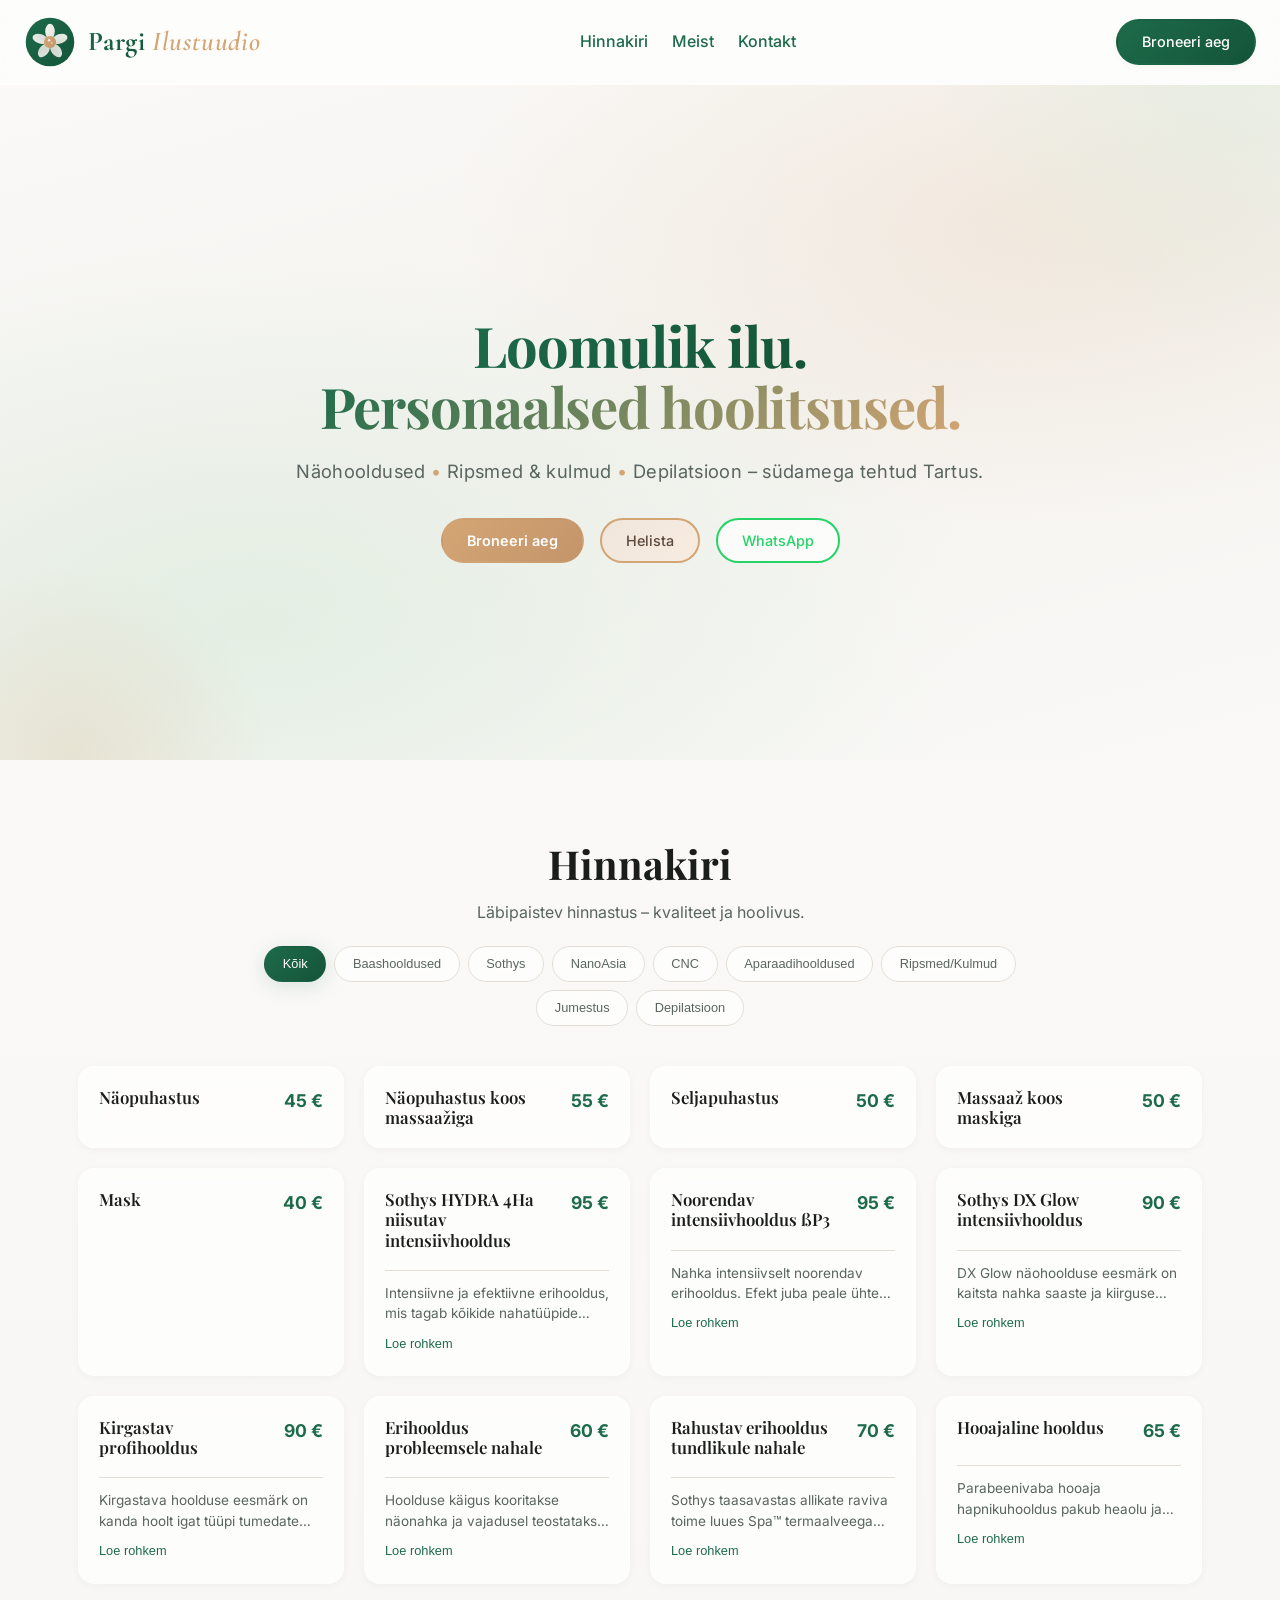
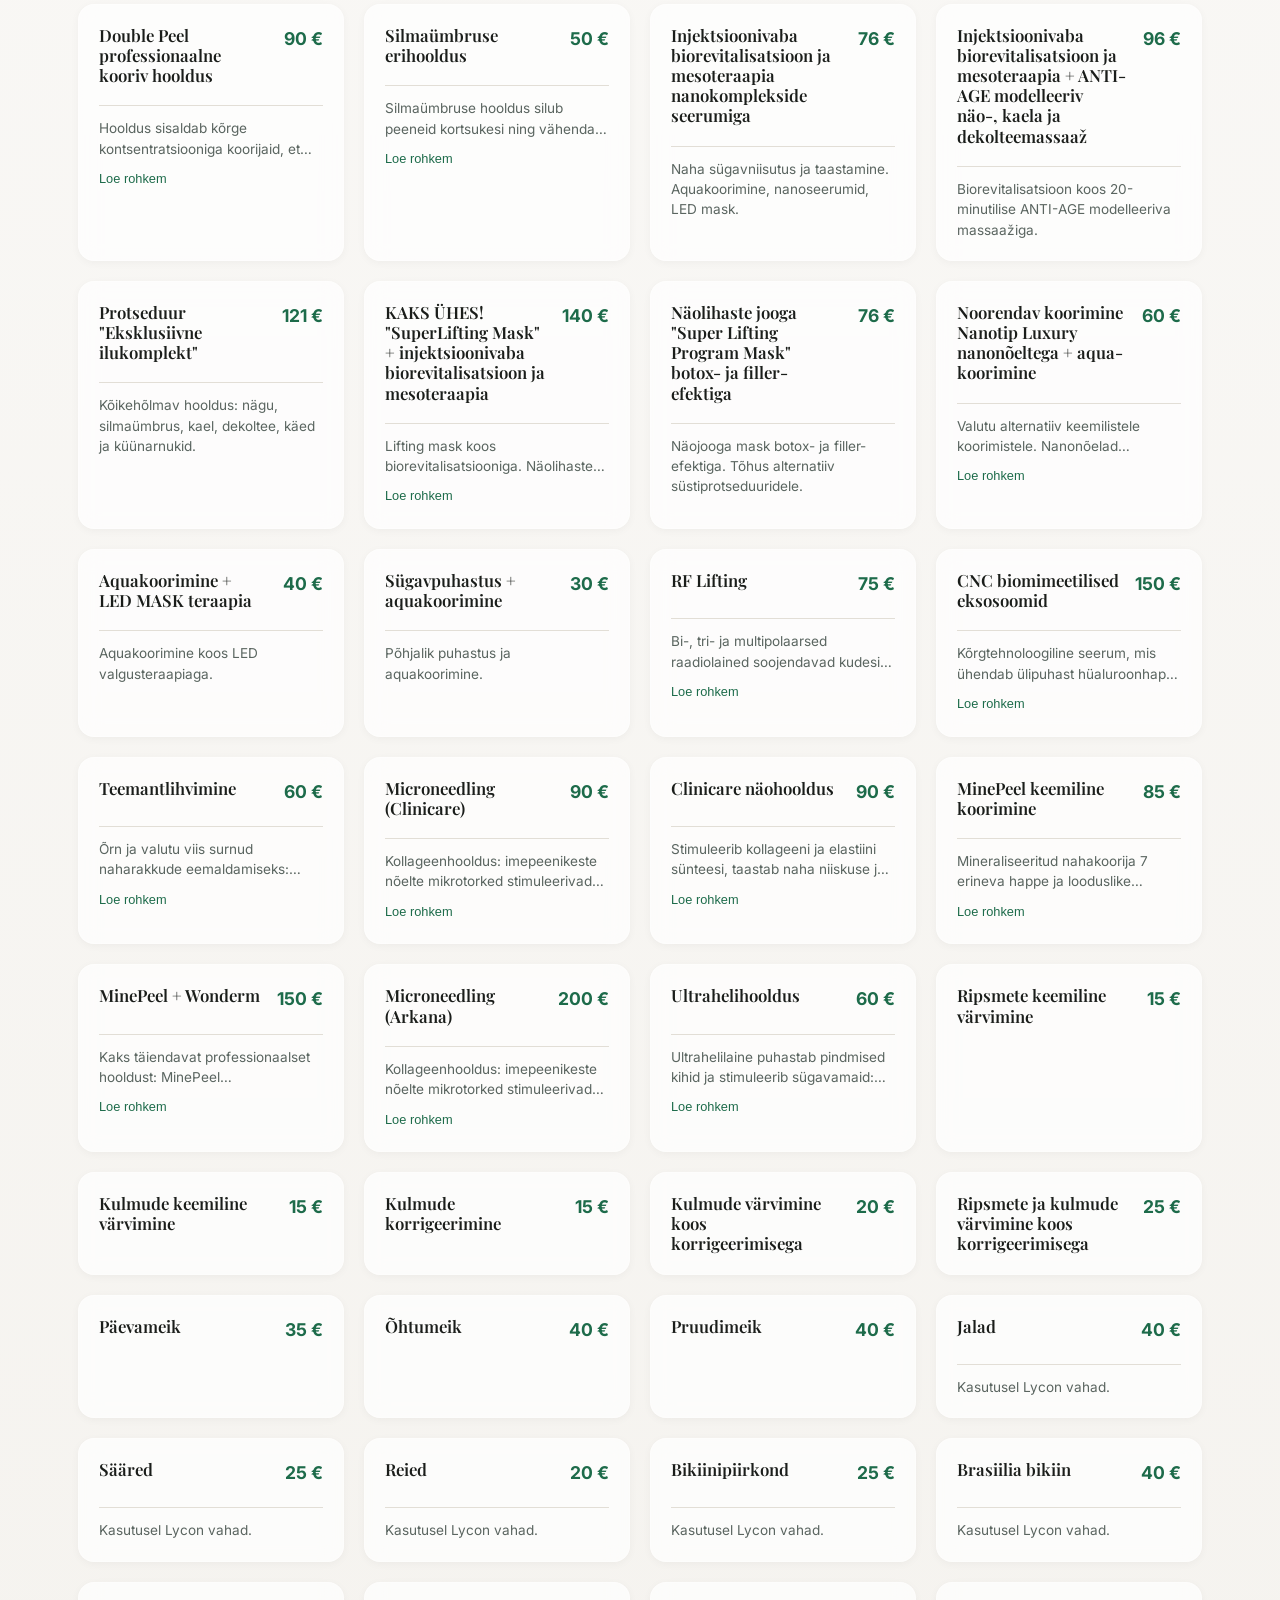
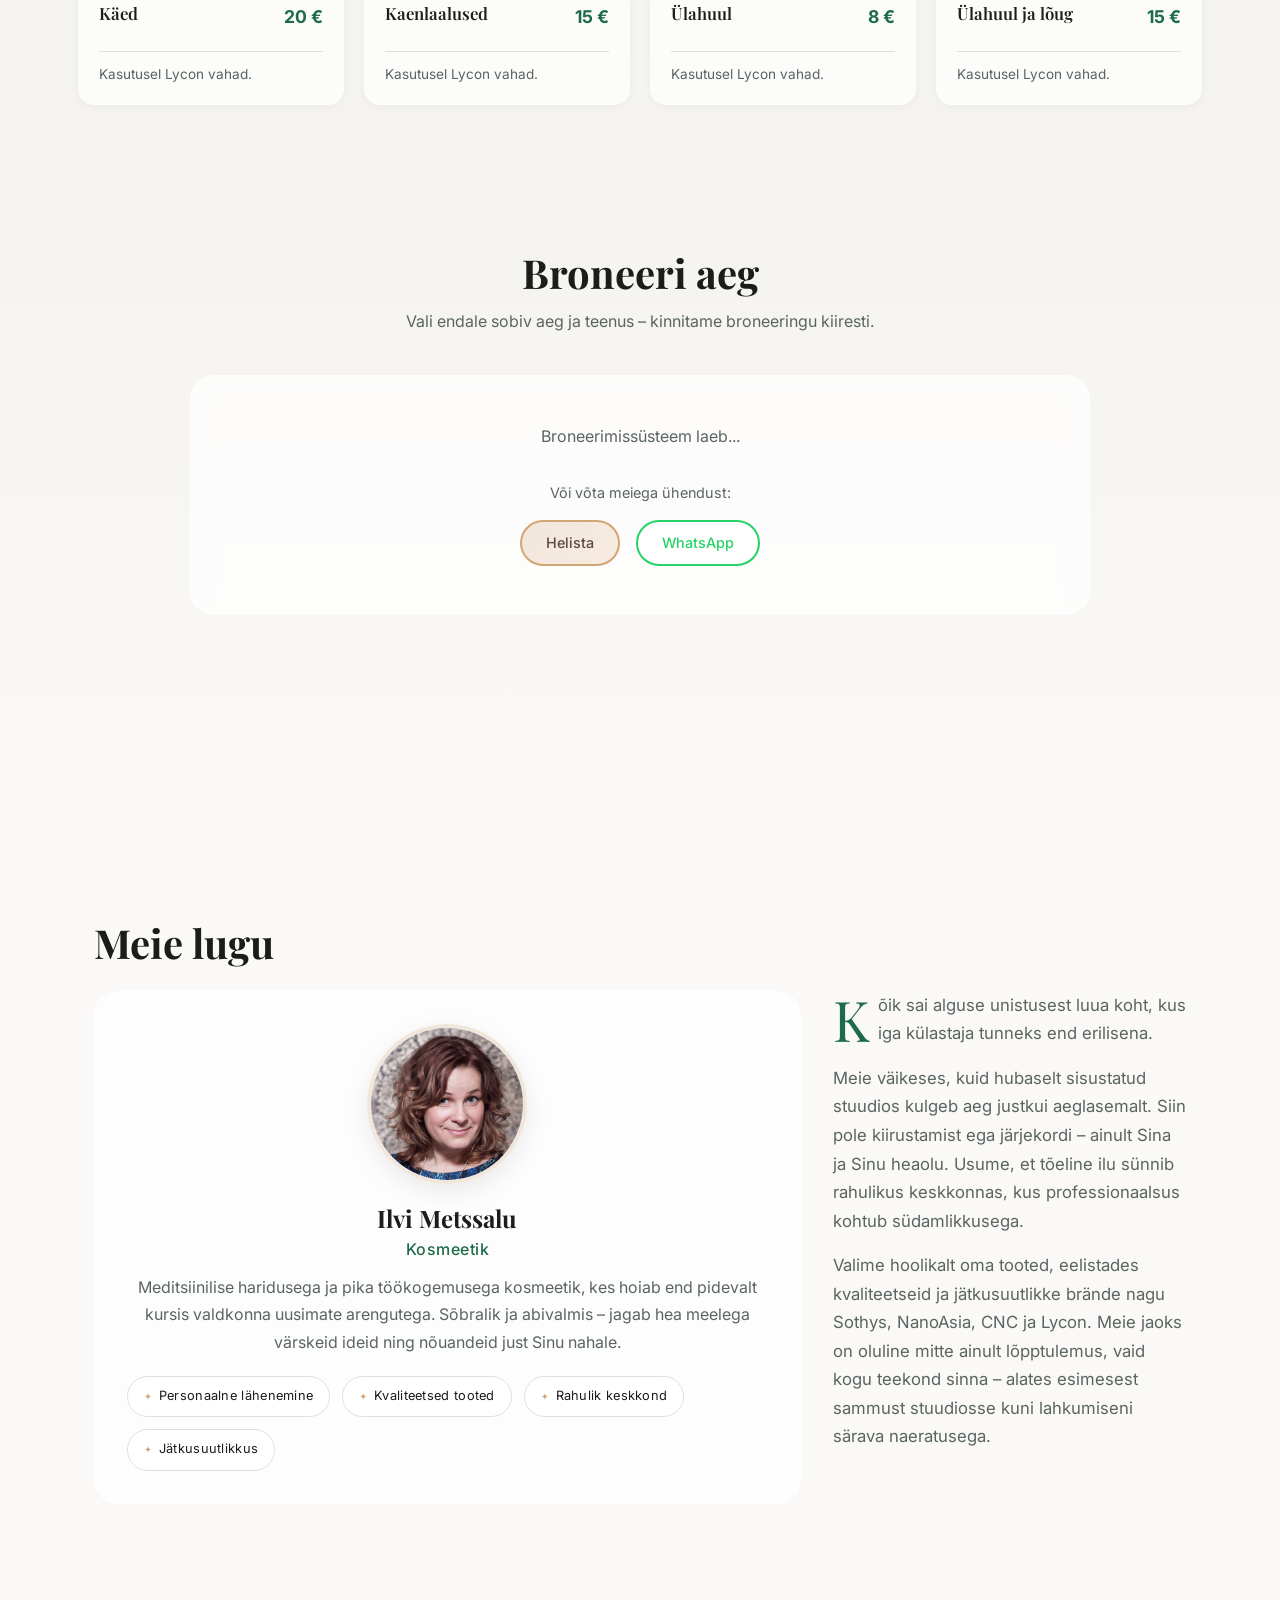
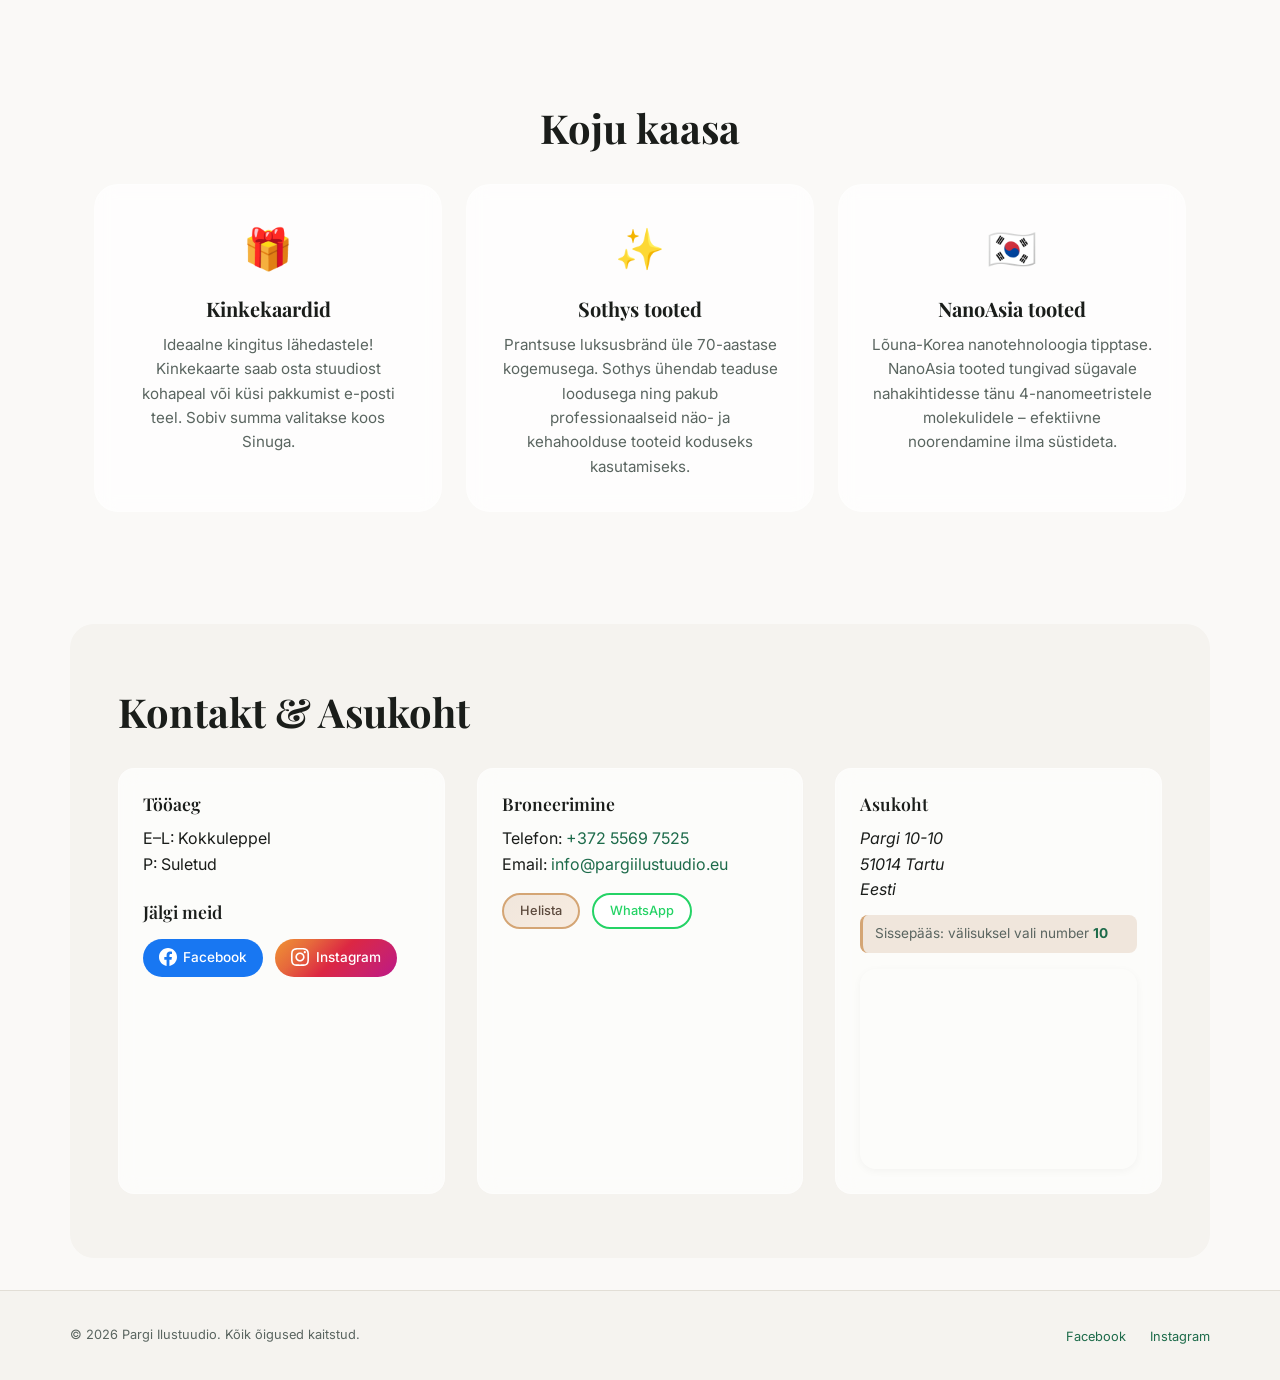
==== index.html @ 6206e0dc "Fix story text and rename products section - Fix grammar: 'on aeg justkui aeglasemalt' → 'kulgeb aeg" ====
<!DOCTYPE html>
<html lang="et">
<head>
  <meta charset="UTF-8" />
  <meta name="viewport" content="width=device-width,initial-scale=1" />
  <title>Pargi Ilustuudio – Ilu & Hoolitsus Tartus</title>
  <meta name="description" content="Pargi Ilustuudio Tartus: näohooldused, ripsmed ja kulmud, depilatsioon. Vaata hinnakirja ja broneeri aeg." />
  <meta name="author" content="Pargi Ilustuudio" />
  <meta name="theme-color" content="#f8f8f6" />
  <!-- Open Graph -->
  <meta property="og:title" content="Pargi Ilustuudio – Ilu & Hoolitsus Tartus" />
  <meta property="og:description" content="Pargi Ilustuudio Tartus: näohooldused, ripsmed ja kulmud, depilatsioon." />
  <meta property="og:type" content="website" />
  <meta property="og:url" content="https://www.pargiilustuudio.eu" />
  <meta property="og:image" content="assets/og-image.jpg" />
  <link rel="canonical" href="https://www.pargiilustuudio.eu" />
  <link rel="manifest" href="manifest.json" />
  <link rel="icon" href="assets/favicon.svg" type="image/svg+xml" />
  <link rel="apple-touch-icon" sizes="192x192" href="assets/favicon.svg" />
  <link rel="apple-touch-icon" sizes="512x512" href="assets/favicon.svg" />
  <link rel="preconnect" href="https://fonts.googleapis.com" />
  <link rel="preconnect" href="https://fonts.gstatic.com" crossorigin />
  <link href="https://fonts.googleapis.com/css2?family=Cormorant+Garamond:wght@400;500;600&family=Inter:wght@400;500;600&family=Playfair+Display:wght@600&display=swap" rel="stylesheet" />
  <link rel="stylesheet" href="styles.css" />
  <script type="application/ld+json" id="structured-data"></script>
</head>
<body>
  <header class="site-header" role="banner">
    <div class="logo-wrap">
          <img src="assets/logo-pargi.svg" alt="Pargi Ilustuudio logo" class="logo" />
          <h1 class="brand"><span class="brand-pargi">Pargi</span> <span class="brand-ilu">Ilustuudio</span></h1>
    </div>
    <nav aria-label="Põhinavigatsioon" class="main-nav">
      <ul>
        <li><a href="#hinnakiri">Hinnakiri</a></li>
        <li><a href="#meist">Meist</a></li>
        <li><a href="#kontakt">Kontakt</a></li>
      </ul>
    </nav>
    <a href="#booklux-booking" class="cta primary" id="hero-book-cta">Broneeri aeg</a>
  </header>

  <section class="hero" id="broneeri" aria-labelledby="hero-heading">
    <div class="hero-inner">
      <h2 id="hero-heading"><span class="highlight">Loomulik ilu.</span><br><span class="highlight accent">Personaalsed hoolitsused.</span></h2>
      <p class="tagline">Näohooldused <span>•</span> Ripsmed & kulmud <span>•</span> Depilatsioon – südamega tehtud Tartus.</p>
      <div class="hero-actions">
        <a class="cta booking" href="#booklux-booking" id="booking-cta">Broneeri aeg</a>
        <a class="cta accent" href="tel:+37255697525">Helista</a>
        <a class="cta outline whatsapp" href="https://wa.me/37255697525" rel="noopener" target="_blank">WhatsApp</a>
      </div>
    </div>
  </section>

  <main id="main" tabindex="-1">
    <section id="hinnakiri" aria-labelledby="hinnakiri-heading" class="pricing-section">
      <div class="section-head">
        <h2 id="hinnakiri-heading">Hinnakiri</h2>
        <p class="intro">Läbipaistev hinnastus – kvaliteet ja hoolivus.</p>
        <div class="pricing-filters" role="tablist" aria-label="Teenuste kategooriad">
          <!-- Tabs inserted dynamically -->
        </div>
      </div>
      <div id="pricing-container" class="pricing-container" aria-live="polite"></div>
    </section>

    <section id="booklux-booking" aria-labelledby="booking-heading" class="booking-section">
      <div class="section-head">
        <h2 id="booking-heading">Broneeri aeg</h2>
        <p class="intro">Vali endale sobiv aeg ja teenus – kinnitame broneeringu kiiresti.</p>
      </div>
      <div id="booklux-container" class="booklux-container">
        <!-- Booklux embed will be inserted here -->
        <div class="booklux-placeholder">
          <p>Broneerimissüsteem laeb...</p>
          <p class="booklux-fallback">Või võta meiega ühendust:</p>
          <div class="hero-actions">
            <a class="cta accent" href="tel:+37255697525">Helista</a>
            <a class="cta outline whatsapp" href="https://wa.me/37255697525" rel="noopener" target="_blank">WhatsApp</a>
          </div>
        </div>
      </div>
    </section>

    <section id="meist" aria-labelledby="meist-heading" class="about-section reveal">
      <h2 id="meist-heading">Meie lugu</h2>
      <div class="about-content">
        <div class="beautician-profile">
          <div class="profile-image-wrap">
            <img src="assets/ilvi-1-300x300.png" alt="Ilvi Metssalu - Kosmeetik" class="profile-image" />
          </div>
          <div class="profile-info">
            <h3 class="profile-name">Ilvi Metssalu</h3>
            <p class="profile-title">Kosmeetik</p>
            <p class="profile-bio">Meditsiinilise haridusega ja pika töökogemusega kosmeetik, kes hoiab end pidevalt kursis valdkonna uusimate arengutega. Sõbralik ja abivalmis – jagab hea meelega värskeid ideid ning nõuandeid just Sinu nahale.</p>
          </div>
          <ul class="pill-list" aria-label="Väärtused">
            <li>Personaalne lähenemine</li>
            <li>Kvaliteetsed tooted</li>
            <li>Rahulik keskkond</li>
            <li>Jätkusuutlikkus</li>
          </ul>
        </div>
        <div class="story">
          <p>Kõik sai alguse unistusest luua koht, kus iga külastaja tunneks end erilisena.</p>
          <p>Meie väikeses, kuid hubaselt sisustatud stuudios kulgeb aeg justkui aeglasemalt. Siin pole kiirustamist ega järjekordi – ainult Sina ja Sinu heaolu. Usume, et tõeline ilu sünnib rahulikus keskkonnas, kus professionaalsus kohtub südamlikkusega.</p>
          <p>Valime hoolikalt oma tooted, eelistades kvaliteetseid ja jätkusuutlikke brände nagu Sothys, NanoAsia, CNC ja Lycon. Meie jaoks on oluline mitte ainult lõpptulemus, vaid kogu teekond sinna – alates esimesest sammust stuudiosse kuni lahkumiseni särava naeratusega.</p>
        </div>
      </div>
    </section>

    <section id="koju-kaasa" aria-labelledby="koju-kaasa-heading" class="highlights-section reveal">
      <h2 id="koju-kaasa-heading">Koju kaasa</h2>
      <div class="highlights-grid">
        <div class="highlight-card">
          <div class="highlight-icon">🎁</div>
          <h3>Kinkekaardid</h3>
          <p>Ideaalne kingitus lähedastele! Kinkekaarte saab osta stuudiost kohapeal või küsi pakkumist e-posti teel. Sobiv summa valitakse koos Sinuga.</p>
        </div>
        <div class="highlight-card">
          <div class="highlight-icon">✨</div>
          <h3>Sothys tooted</h3>
          <p>Prantsuse luksusbränd üle 70-aastase kogemusega. Sothys ühendab teaduse loodusega ning pakub professionaalseid näo- ja kehahoolduse tooteid koduseks kasutamiseks.</p>
        </div>
        <div class="highlight-card">
          <div class="highlight-icon">🇰🇷</div>
          <h3>NanoAsia tooted</h3>
          <p>Lõuna-Korea nanotehnoloogia tipptase. NanoAsia tooted tungivad sügavale nahakihtidesse tänu 4-nanomeetristele molekulidele – efektiivne noorendamine ilma süstideta.</p>
        </div>
      </div>
    </section>

    <section id="kontakt" aria-labelledby="kontakt-heading" class="contact-section reveal">
      <h2 id="kontakt-heading">Kontakt & Asukoht</h2>
      <div class="contact-grid">
        <div>
          <h3>Tööaeg</h3>
          <p>E–L: Kokkuleppel</p>
          <p>P: Suletud</p>
          <h3 style="margin-top: 1.5rem;">Jälgi meid</h3>
          <div class="social-links">
            <a href="https://www.facebook.com/pargiilustuudio/" target="_blank" rel="noopener" aria-label="Facebook" class="facebook-link">
              <svg width="18" height="18" viewBox="0 0 24 24" fill="currentColor"><path d="M24 12.073c0-6.627-5.373-12-12-12s-12 5.373-12 12c0 5.99 4.388 10.954 10.125 11.854v-8.385H7.078v-3.47h3.047V9.43c0-3.007 1.792-4.669 4.533-4.669 1.312 0 2.686.235 2.686.235v2.953H15.83c-1.491 0-1.956.925-1.956 1.874v2.25h3.328l-.532 3.47h-2.796v8.385C19.612 23.027 24 18.062 24 12.073z"/></svg>
              Facebook
            </a>
            <a href="https://instagram.com/pargiilustuudio" target="_blank" rel="noopener" aria-label="Instagram">
              <svg width="18" height="18" viewBox="0 0 24 24" fill="currentColor"><path d="M12 2.163c3.204 0 3.584.012 4.85.07 3.252.148 4.771 1.691 4.919 4.919.058 1.265.069 1.645.069 4.849 0 3.205-.012 3.584-.069 4.849-.149 3.225-1.664 4.771-4.919 4.919-1.266.058-1.644.07-4.85.07-3.204 0-3.584-.012-4.849-.07-3.26-.149-4.771-1.699-4.919-4.92-.058-1.265-.07-1.644-.07-4.849 0-3.204.013-3.583.07-4.849.149-3.227 1.664-4.771 4.919-4.919 1.266-.057 1.645-.069 4.849-.069zm0-2.163c-3.259 0-3.667.014-4.947.072-4.358.2-6.78 2.618-6.98 6.98-.059 1.281-.073 1.689-.073 4.948 0 3.259.014 3.668.072 4.948.2 4.358 2.618 6.78 6.98 6.98 1.281.058 1.689.072 4.948.072 3.259 0 3.668-.014 4.948-.072 4.354-.2 6.782-2.618 6.979-6.98.059-1.28.073-1.689.073-4.948 0-3.259-.014-3.667-.072-4.947-.196-4.354-2.617-6.78-6.979-6.98-1.281-.059-1.69-.073-4.949-.073zm0 5.838c-3.403 0-6.162 2.759-6.162 6.162s2.759 6.163 6.162 6.163 6.162-2.759 6.162-6.163c0-3.403-2.759-6.162-6.162-6.162zm0 10.162c-2.209 0-4-1.79-4-4 0-2.209 1.791-4 4-4s4 1.791 4 4c0 2.21-1.791 4-4 4zm6.406-11.845c-.796 0-1.441.645-1.441 1.44s.645 1.44 1.441 1.44c.795 0 1.439-.645 1.439-1.44s-.644-1.44-1.439-1.44z"/></svg>
              Instagram
            </a>
          </div>
        </div>
        <div>
          <h3>Broneerimine</h3>
          <p>Telefon: <a href="tel:+37255697525">+372 5569 7525</a></p>
          <p>Email: <a href="mailto:info@pargiilustuudio.eu">info@pargiilustuudio.eu</a></p>
          <div class="quick-actions">
            <a class="cta small accent" href="tel:+37255697525">Helista</a>
            <a class="cta small outline whatsapp" href="https://wa.me/37255697525" target="_blank" rel="noopener">WhatsApp</a>
          </div>
        </div>
        <div>
          <h3>Asukoht</h3>
          <address>
            Pargi 10-10<br />
            51014 Tartu<br />
            Eesti
          </address>
          <p class="entrance-note">Sissepääs: välisuksel vali number <strong>10</strong></p>
          <div class="map-embed">
            <iframe
              src="https://www.google.com/maps/embed?pb=!1m18!1m12!1m3!1d2092.8!2d26.729!3d58.377!2m3!1f0!2f0!3f0!3m2!1i1024!2i768!4f13.1!3m3!1m2!1s0x46eb36e4a3a9a8c7%3A0x0!2sPargi%2010%2C%20Tartu!5e0!3m2!1set!2see!4v1"
              width="100%"
              height="200"
              style="border:0;"
              allowfullscreen=""
              loading="lazy"
              referrerpolicy="no-referrer-when-downgrade"
              title="Pargi Ilustuudio asukoht kaardil">
            </iframe>
          </div>
        </div>
      </div>
    </section>
  </main>

  <footer class="site-footer" role="contentinfo">
    <div class="footer-inner">
      <p>&copy; <span id="year"></span> Pargi Ilustuudio. Kõik õigused kaitstud.</p>
      <div class="footer-nav">
        <ul>
          <li><a href="https://www.facebook.com/pargiilustuudio/" target="_blank" rel="noopener">Facebook</a></li>
          <li><a href="https://instagram.com/pargiilustuudio" target="_blank" rel="noopener">Instagram</a></li>
        </ul>
      </div>
    </div>
  </footer>

  <!-- Mobile sticky booking button -->
  <div class="mobile-booking">
    <a class="cta booking" href="#booklux-booking">Broneeri aeg</a>
  </div>

  <script src="script.js" defer></script>
</body>
</html>
---- styles.css ----
/* Base CSS Variables - 2026 Modern Design */
:root {
  --bg: #faf9f7;
  --bg-warm: #f5f3ef;
  --text: #1a1d1a;
  --text-muted: #5a6560;
  --accent: #c8e6d0; /* soft mint */
  --accent-strong: #1d6b4a; /* deep green */
  --accent-alt: #145438; /* darker for hover */
  --accent-warm: #d4a574; /* rose gold / warm accent */
  --accent-warm-light: #f0e6dc;
  --border: #e2ded6;
  --card-bg: rgba(255, 255, 255, 0.7);
  --glass-bg: rgba(255, 255, 255, 0.6);
  --glass-border: rgba(255, 255, 255, 0.3);
  --radius-sm: 8px;
  --radius-md: 16px;
  --radius-lg: 24px;
  --radius-pill: 999px;
  --shadow-sm: 0 2px 8px rgba(0,0,0,.04);
  --shadow-md: 0 8px 24px rgba(0,0,0,.08);
  --shadow-lg: 0 16px 48px rgba(0,0,0,.1);
  --shadow-glow: 0 4px 20px rgba(29, 107, 74, 0.15);
  --font-sans: 'Inter', system-ui, -apple-system, BlinkMacSystemFont, 'Segoe UI', Roboto, Oxygen, Ubuntu, Cantarell, 'Fira Sans', 'Droid Sans', 'Helvetica Neue', Arial, sans-serif;
  --font-serif: 'Playfair Display', 'Georgia', serif;
  --font-brand: 'Cormorant Garamond', 'Georgia', serif;
  --max-width: 1140px;
  --transition-smooth: cubic-bezier(0.4, 0, 0.2, 1);
}

* { box-sizing: border-box; margin: 0; padding: 0; }
html { scroll-behavior: smooth; }
body {
  font-family: var(--font-sans);
  background: var(--bg);
  color: var(--text);
  -webkit-font-smoothing: antialiased;
  line-height: 1.6;
  overflow-x: hidden;
}
img { max-width: 100%; display: block; height: auto; }
a { color: var(--accent-strong); text-decoration: none; transition: color 0.3s var(--transition-smooth); }
a:hover, a:focus { color: var(--accent-alt); }
h1, h2, h3, h4 { line-height: 1.2; }

.site-header {
  display: flex;
  align-items: center;
  justify-content: space-between;
  flex-wrap: wrap;
  gap: 1rem;
  padding: 1rem 1.5rem;
  position: sticky;
  top: 0;
  background: var(--glass-bg);
  backdrop-filter: blur(20px);
  -webkit-backdrop-filter: blur(20px);
  border-bottom: 1px solid var(--glass-border);
  z-index: 100;
  transition: all 0.3s var(--transition-smooth);
}
.site-header.scrolled {
  padding: 0.75rem 1.5rem;
  box-shadow: var(--shadow-sm);
}
.logo-wrap { display: flex; align-items: center; gap: 0.75rem; }
.logo {
  width: 52px;
  height: 52px;
  transition: transform 0.3s var(--transition-smooth);
}
.logo:hover { transform: scale(1.05); }
.brand {
  font-family: 'Cormorant Garamond', var(--font-serif);
  font-size: 1.7rem;
  font-weight: 600;
  letter-spacing: 0.03em;
  display: flex;
  align-items: baseline;
  gap: 0.35rem;
}
.brand-pargi {
  background: linear-gradient(135deg, var(--accent-strong), var(--accent-alt));
  -webkit-background-clip: text;
  -webkit-text-fill-color: transparent;
  background-clip: text;
  font-weight: 700;
}
.brand-ilu {
  color: var(--accent-warm);
  font-weight: 600;
  font-style: italic;
}

.main-nav ul, .footer-nav ul { list-style: none; display: flex; gap: 1.5rem; flex-wrap: wrap; }
.main-nav a {
  font-weight: 500;
  position: relative;
  padding: 0.25rem 0;
}
.main-nav a::after {
  content: '';
  position: absolute;
  bottom: 0;
  left: 0;
  width: 0;
  height: 2px;
  background: linear-gradient(90deg, var(--accent-strong), var(--accent-warm));
  transition: width 0.3s var(--transition-smooth);
}
.main-nav a:hover::after { width: 100%; }
.main-nav a:hover { text-decoration: none; }

.cta {
  display: inline-flex;
  align-items: center;
  justify-content: center;
  gap: 0.5rem;
  padding: 0.75rem 1.5rem;
  border-radius: var(--radius-pill);
  font-size: 0.9rem;
  font-weight: 500;
  line-height: 1.2;
  transition: all 0.3s var(--transition-smooth);
  border: 2px solid transparent;
  cursor: pointer;
  text-decoration: none !important;
  position: relative;
  overflow: hidden;
}
.cta::before {
  content: '';
  position: absolute;
  top: 0;
  left: -100%;
  width: 100%;
  height: 100%;
  background: linear-gradient(90deg, transparent, rgba(255,255,255,0.2), transparent);
  transition: left 0.5s var(--transition-smooth);
}
.cta:hover::before { left: 100%; }
.cta.primary {
  background: linear-gradient(135deg, var(--accent-strong), var(--accent-alt));
  color: #ffffff;
  box-shadow: var(--shadow-sm);
}
.cta.primary:hover {
  transform: translateY(-2px);
  box-shadow: var(--shadow-glow);
}
.cta.accent {
  background: linear-gradient(135deg, var(--accent-warm-light), #f8ece0);
  color: #5c4a3d;
  border-color: var(--accent-warm);
}
.cta.accent:hover {
  background: var(--accent-warm);
  color: #fff;
  transform: translateY(-2px);
}
.cta.outline {
  background: var(--card-bg);
  backdrop-filter: blur(10px);
  color: var(--accent-strong);
  border-color: var(--accent-strong);
}
.cta.outline:hover {
  background: var(--accent-strong);
  color: #fff;
  transform: translateY(-2px);
}
.cta.small { padding: 0.5rem 1rem; font-size: 0.8rem; }
.cta.booking {
  background: linear-gradient(135deg, var(--accent-warm), #c4956a);
  color: #fff;
  font-weight: 600;
}
.cta.booking:hover {
  transform: translateY(-2px);
  box-shadow: 0 4px 20px rgba(212, 165, 116, 0.4);
}


.hero {
  min-height: 70vh;
  display: grid;
  place-items: center;
  padding: 6rem 1.5rem 4rem;
  background:
    radial-gradient(ellipse at 20% 80%, rgba(200, 230, 208, 0.4) 0%, transparent 50%),
    radial-gradient(ellipse at 80% 20%, rgba(212, 165, 116, 0.15) 0%, transparent 40%),
    linear-gradient(165deg, var(--bg) 0%, var(--bg-warm) 50%, var(--bg) 100%);
  position: relative;
  overflow: hidden;
}
.hero::before {
  content: '';
  position: absolute;
  top: -50%;
  right: -20%;
  width: 600px;
  height: 600px;
  background: radial-gradient(circle, rgba(200, 230, 208, 0.3) 0%, transparent 70%);
  animation: float 20s ease-in-out infinite;
}
.hero::after {
  content: '';
  position: absolute;
  bottom: -30%;
  left: -10%;
  width: 400px;
  height: 400px;
  background: radial-gradient(circle, rgba(212, 165, 116, 0.2) 0%, transparent 70%);
  animation: float 15s ease-in-out infinite reverse;
}
@keyframes float {
  0%, 100% { transform: translate(0, 0) scale(1); }
  50% { transform: translate(30px, -30px) scale(1.05); }
}
.hero-inner {
  max-width: 800px;
  text-align: center;
  animation: fadeInUp 1s ease;
  position: relative;
  z-index: 1;
}
.hero h2 {
  font-family: var(--font-serif);
  font-size: clamp(2.2rem, 6vw, 3.5rem);
  margin: 0 0 1.25rem;
  line-height: 1.1;
  color: var(--text);
  letter-spacing: -0.02em;
}
.hero h2 span.highlight {
  background: linear-gradient(135deg, var(--accent-strong), var(--accent-alt));
  -webkit-background-clip: text;
  -webkit-text-fill-color: transparent;
  background-clip: text;
}
.hero h2 span.highlight.accent {
  background: linear-gradient(135deg, var(--accent-strong), var(--accent-warm));
  -webkit-background-clip: text;
  -webkit-text-fill-color: transparent;
  background-clip: text;
}
.tagline {
  font-size: 1.15rem;
  margin: 0 0 2rem;
  color: var(--text-muted);
  letter-spacing: 0.02em;
}
.tagline span { color: var(--accent-warm); }
.hero-actions {
  display: flex;
  gap: 1rem;
  justify-content: center;
  flex-wrap: wrap;
}
@keyframes fadeInUp {
  from { opacity: 0; transform: translateY(30px); }
  to { opacity: 1; transform: translateY(0); }
}

.section-head {
  max-width: 800px;
  margin: 0 auto 2.5rem;
  padding: 0 1.5rem;
  text-align: center;
}
.section-head h2 {
  font-family: var(--font-serif);
  font-size: clamp(1.8rem, 4vw, 2.5rem);
  margin: 0 0 0.75rem;
  color: var(--text);
}
.section-head .intro {
  margin: 0 0 1.25rem;
  font-size: 1rem;
  color: var(--text-muted);
}

.pricing-section {
  padding: 5rem 1rem 4rem;
  background: linear-gradient(180deg, var(--bg) 0%, var(--bg-warm) 100%);
}
.pricing-filters {
  display: flex;
  gap: 0.5rem;
  flex-wrap: wrap;
  justify-content: center;
}
.pricing-filters button {
  background: var(--card-bg);
  backdrop-filter: blur(10px);
  color: var(--text-muted);
  border: 1px solid var(--border);
  padding: 0.6rem 1.1rem;
  border-radius: var(--radius-pill);
  font-size: 0.8rem;
  cursor: pointer;
  font-weight: 500;
  transition: all 0.3s var(--transition-smooth);
}
.pricing-filters button:hover {
  background: var(--accent-warm-light);
  border-color: var(--accent-warm);
  color: var(--text);
  transform: translateY(-1px);
}
.pricing-filters button[aria-selected="true"] {
  background: linear-gradient(135deg, var(--accent-strong), var(--accent-alt));
  color: #ffffff;
  border-color: transparent;
  box-shadow: var(--shadow-glow);
}
.pricing-container {
  display: grid;
  gap: 1.25rem;
  grid-template-columns: repeat(auto-fill, minmax(260px, 1fr));
  max-width: var(--max-width);
  margin: 0 auto;
  padding: 0 0.5rem;
}
.service-card {
  background: var(--card-bg);
  backdrop-filter: blur(10px);
  border: 1px solid var(--glass-border);
  padding: 1.25rem;
  border-radius: var(--radius-md);
  display: flex;
  flex-direction: column;
  gap: 0.5rem;
  position: relative;
  box-shadow: var(--shadow-sm);
  min-width: 0;
  transition: all 0.3s var(--transition-smooth);
}
.service-card:hover {
  transform: translateY(-4px);
  box-shadow: var(--shadow-md);
  border-color: var(--accent);
}
.service-card h3 {
  margin: 0;
  font-family: var(--font-serif);
  font-size: 1.05rem;
  font-weight: 600;
  letter-spacing: 0;
  color: var(--text);
}
.service-meta {
  font-size: 0.7rem;
  text-transform: uppercase;
  letter-spacing: 1px;
  color: var(--text-muted);
}
.price {
  font-weight: 700;
  font-size: 1.1rem;
  color: var(--accent-strong);
}
.service-desc {
  font-size: 0.85rem;
  line-height: 1.5;
  margin: 0;
  color: var(--text-muted);
}
.service-desc-wrap {
  margin-top: 0.75rem;
  padding-top: 0.75rem;
  border-top: 1px solid var(--border);
}
.service-desc-wrap.collapsed .service-desc {
  display: -webkit-box;
  -webkit-line-clamp: 2;
  -webkit-box-orient: vertical;
  overflow: hidden;
}
.desc-toggle {
  background: none;
  border: none;
  color: var(--accent-strong);
  font-size: 0.8rem;
  font-weight: 500;
  cursor: pointer;
  padding: 0.25rem 0;
  margin-top: 0.5rem;
  transition: color 0.2s var(--transition-smooth);
}
.desc-toggle:hover {
  color: var(--accent-alt);
  text-decoration: underline;
}
.service-top {
  display: flex;
  justify-content: space-between;
  align-items: flex-start;
  gap: 1rem;
}
.service-top h3 {
  flex: 1;
  word-break: break-word;
}
.service-top .price {
  flex-shrink: 0;
}

.about-section, .gallery-section, .contact-section {
  padding: 5rem 1.5rem;
  max-width: var(--max-width);
  margin: 0 auto;
}
.about-section {
  position: relative;
}
.about-section h2 {
  font-family: var(--font-serif);
  font-size: clamp(1.8rem, 4vw, 2.5rem);
  margin-bottom: 1.5rem;
}
.about-section .about-content {
  display: grid;
  grid-template-columns: 1fr;
  gap: 2rem;
}
@media (min-width: 768px) {
  .about-section .about-content {
    grid-template-columns: 2fr 1fr;
    align-items: start;
  }
}
.about-section .story {
  max-width: 680px;
  line-height: 1.7;
  color: var(--text-muted);
  font-size: 1.05rem;
}
.about-section .story p {
  margin-bottom: 1rem;
}
.about-section .story p:first-child::first-letter {
  font-family: var(--font-serif);
  font-size: 3.5rem;
  float: left;
  line-height: 1;
  margin-right: 0.5rem;
  color: var(--accent-strong);
}
.pill-list {
  list-style: none;
  display: flex;
  gap: 0.75rem;
  margin: 1.25rem 0 0;
  flex-wrap: wrap;
}
.pill-list li {
  background: var(--card-bg);
  backdrop-filter: blur(10px);
  border: 1px solid var(--border);
  padding: 0.6rem 1rem;
  font-size: 0.8rem;
  border-radius: var(--radius-pill);
  letter-spacing: 0.3px;
  transition: all 0.3s var(--transition-smooth);
  display: flex;
  align-items: center;
  gap: 0.4rem;
}
.pill-list li:hover {
  border-color: var(--accent-warm);
  background: var(--accent-warm-light);
}
.pill-list li::before {
  content: '✦';
  color: var(--accent-warm);
  font-size: 0.6rem;
}

.contact-section {
  background: var(--bg-warm);
  border-radius: var(--radius-lg);
  padding: 3rem 2rem;
  margin: 2rem auto;
}
.contact-section h2 {
  font-family: var(--font-serif);
  font-size: clamp(1.8rem, 4vw, 2.5rem);
  margin-bottom: 2rem;
}
.contact-section h3 {
  font-family: var(--font-serif);
  font-size: 1.1rem;
  font-weight: 600;
  margin-bottom: 0.75rem;
  color: var(--text);
}
.contact-grid {
  display: grid;
  gap: 2rem;
  grid-template-columns: repeat(auto-fit, minmax(250px, 1fr));
}
.contact-grid > div {
  background: var(--card-bg);
  backdrop-filter: blur(10px);
  padding: 1.5rem;
  border-radius: var(--radius-md);
  border: 1px solid var(--glass-border);
}
.hours { list-style: none; margin: 0.5rem 0 0; }
.hours li { font-size: 0.9rem; line-height: 1.5; }
.quick-actions { display: flex; gap: 0.75rem; margin-top: 1rem; flex-wrap: wrap; }
.map-link {
  font-size: 0.85rem;
  display: inline-flex;
  align-items: center;
  gap: 0.3rem;
}
.map-link::before { content: '📍'; }
.map-embed {
  border-radius: var(--radius-md);
  overflow: hidden;
  margin-top: 1rem;
  box-shadow: var(--shadow-sm);
}
.map-embed iframe {
  display: block;
  width: 100%;
  height: 200px;
  border: none;
}
.social-links {
  display: flex;
  gap: 0.75rem;
  margin-top: 1rem;
}
.social-links a {
  display: inline-flex;
  align-items: center;
  gap: 0.4rem;
  padding: 0.5rem 1rem;
  background: linear-gradient(135deg, #f09433, #e6683c, #dc2743, #cc2366, #bc1888);
  color: #fff;
  border-radius: var(--radius-pill);
  font-size: 0.85rem;
  font-weight: 500;
  transition: all 0.3s var(--transition-smooth);
}
.social-links a:hover {
  transform: translateY(-2px);
  box-shadow: 0 4px 15px rgba(225, 48, 108, 0.4);
  color: #fff;
}

.site-footer {
  background: var(--bg-warm);
  border-top: 1px solid var(--border);
  padding: 2rem 1.5rem;
}
.footer-inner {
  max-width: var(--max-width);
  margin: 0 auto;
  display: flex;
  flex-wrap: wrap;
  gap: 1rem;
  align-items: center;
  justify-content: space-between;
}
.footer-inner p {
  margin: 0;
  font-size: 0.8rem;
  color: var(--text-muted);
}
.footer-nav a { font-size: 0.8rem; }

/* Sticky mobile booking button */
.mobile-booking {
  display: none;
  position: fixed;
  bottom: 0;
  left: 0;
  right: 0;
  padding: 1rem;
  background: var(--glass-bg);
  backdrop-filter: blur(20px);
  border-top: 1px solid var(--glass-border);
  z-index: 90;
}
.mobile-booking .cta {
  width: 100%;
  justify-content: center;
}

@media (max-width: 768px) {
  .mobile-booking { display: block; }
  body { padding-bottom: 80px; }
}

@media (min-width: 880px) {
  .hero { min-height: 75vh; }
  .contact-section { padding: 4rem 3rem; }
}

@media (max-width: 640px) {
  .main-nav ul { gap: 1rem; }
  .brand { font-size: 1.2rem; }
  .cta.primary#hero-book-cta { order: 99; width: 100%; text-align: center; }
  .service-card { padding: 1rem; }
  .pricing-container { grid-template-columns: repeat(2, 1fr); }
  .contact-section { padding: 2rem 1.25rem; margin: 1rem; }
}

@media (max-width: 460px) {
  .pricing-container { grid-template-columns: 1fr; }
  .hero { padding: 5rem 1rem 3.5rem; min-height: 60vh; }
  .hero h2 { font-size: 1.8rem; }
  .hero-actions { flex-direction: column; width: 100%; }
  .hero-actions .cta { width: 100%; }
  .site-header { justify-content: center; padding: 0.75rem 1rem; }
  .logo-wrap { width: 100%; justify-content: center; }
  .main-nav { width: 100%; }
  .main-nav ul { justify-content: center; gap: 0.75rem; }
  .cta.primary#hero-book-cta { display: none; }
  .pricing-filters { gap: 0.4rem; }
  .pricing-filters button { padding: 0.5rem 0.8rem; font-size: 0.75rem; }
}

/* Animations */
@keyframes fadeIn { from { opacity: 0; transform: translateY(12px); } to { opacity: 1; transform: translateY(0); } }

/* Focus styles */
:focus-visible {
  outline: 2px solid var(--accent-strong);
  outline-offset: 3px;
  border-radius: var(--radius-sm);
}

/* Selection color */
::selection {
  background: var(--accent);
  color: var(--text);
}

/* Smooth reveal animations */
.reveal {
  opacity: 0;
  transform: translateY(20px);
  transition: opacity 0.6s var(--transition-smooth), transform 0.6s var(--transition-smooth);
}
.reveal.visible {
  opacity: 1;
  transform: translateY(0);
}

/* Booking section */
.booking-section {
  padding: 5rem 1rem 4rem;
  background: linear-gradient(180deg, var(--bg-warm) 0%, var(--bg) 100%);
}
.booklux-container {
  max-width: 900px;
  margin: 0 auto;
  min-height: 400px;
}
.booklux-placeholder {
  background: var(--card-bg);
  backdrop-filter: blur(10px);
  border: 1px solid var(--glass-border);
  border-radius: var(--radius-lg);
  padding: 3rem 2rem;
  text-align: center;
}
.booklux-placeholder p {
  color: var(--text-muted);
  margin-bottom: 1rem;
}
.booklux-placeholder .booklux-fallback {
  margin-top: 2rem;
  font-size: 0.9rem;
}
.booklux-placeholder .hero-actions {
  margin-top: 1rem;
}

/* Entrance note styling */
.entrance-note {
  font-size: 0.85rem;
  color: var(--text-muted);
  margin-top: 0.75rem;
  padding: 0.5rem 0.75rem;
  background: var(--accent-warm-light);
  border-radius: var(--radius-sm);
  border-left: 3px solid var(--accent-warm);
}
.entrance-note strong {
  color: var(--accent-strong);
}

/* Beautician profile */
.beautician-profile {
  display: flex;
  flex-direction: column;
  align-items: center;
  text-align: center;
  margin-bottom: 2.5rem;
  padding: 2rem;
  background: var(--card-bg);
  backdrop-filter: blur(10px);
  border-radius: var(--radius-lg);
  border: 1px solid var(--glass-border);
}
.profile-image-wrap {
  width: 160px;
  height: 160px;
  border-radius: 50%;
  overflow: hidden;
  margin-bottom: 1.25rem;
  border: 4px solid var(--accent-warm-light);
  box-shadow: var(--shadow-md);
}
.profile-image {
  width: 100%;
  height: 100%;
  object-fit: cover;
}
.profile-name {
  font-family: var(--font-serif);
  font-size: 1.5rem;
  margin: 0 0 0.25rem;
  color: var(--text);
}
.profile-title {
  font-size: 1rem;
  color: var(--accent-strong);
  margin: 0;
  font-weight: 500;
  letter-spacing: 0.5px;
}
.profile-bio {
  font-size: 1rem;
  color: var(--text-muted);
  margin: 0.75rem 0 0;
  line-height: 1.7;
}

/* Highlights / Good to know section */
.highlights-section {
  padding: 5rem 1.5rem;
  max-width: var(--max-width);
  margin: 0 auto;
}
.highlights-section h2 {
  font-family: var(--font-serif);
  font-size: clamp(1.8rem, 4vw, 2.5rem);
  margin-bottom: 2rem;
  text-align: center;
}
.highlights-grid {
  display: grid;
  gap: 1.5rem;
  grid-template-columns: repeat(auto-fit, minmax(280px, 1fr));
}
.highlight-card {
  background: var(--card-bg);
  backdrop-filter: blur(10px);
  border: 1px solid var(--glass-border);
  border-radius: var(--radius-lg);
  padding: 2rem;
  text-align: center;
  transition: all 0.3s var(--transition-smooth);
}
.highlight-card:hover {
  transform: translateY(-4px);
  box-shadow: var(--shadow-md);
  border-color: var(--accent);
}
.highlight-icon {
  font-size: 2.5rem;
  margin-bottom: 1rem;
  display: block;
}
.highlight-card h3 {
  font-family: var(--font-serif);
  font-size: 1.25rem;
  margin: 0 0 0.75rem;
  color: var(--text);
}
.highlight-card p {
  font-size: 0.95rem;
  line-height: 1.6;
  color: var(--text-muted);
  margin: 0;
}

/* Facebook link styling */
.social-links .facebook-link {
  background: #1877f2;
}
.social-links .facebook-link:hover {
  box-shadow: 0 4px 15px rgba(24, 119, 242, 0.4);
}
.cta.outline.facebook {
  border-color: #1877f2;
  color: #1877f2;
}
.cta.outline.facebook:hover {
  background: #1877f2;
  color: #fff;
}

/* WhatsApp link styling */
.cta.outline.whatsapp {
  border-color: #25d366;
  color: #25d366;
}
.cta.outline.whatsapp:hover {
  background: #25d366;
  color: #fff;
}
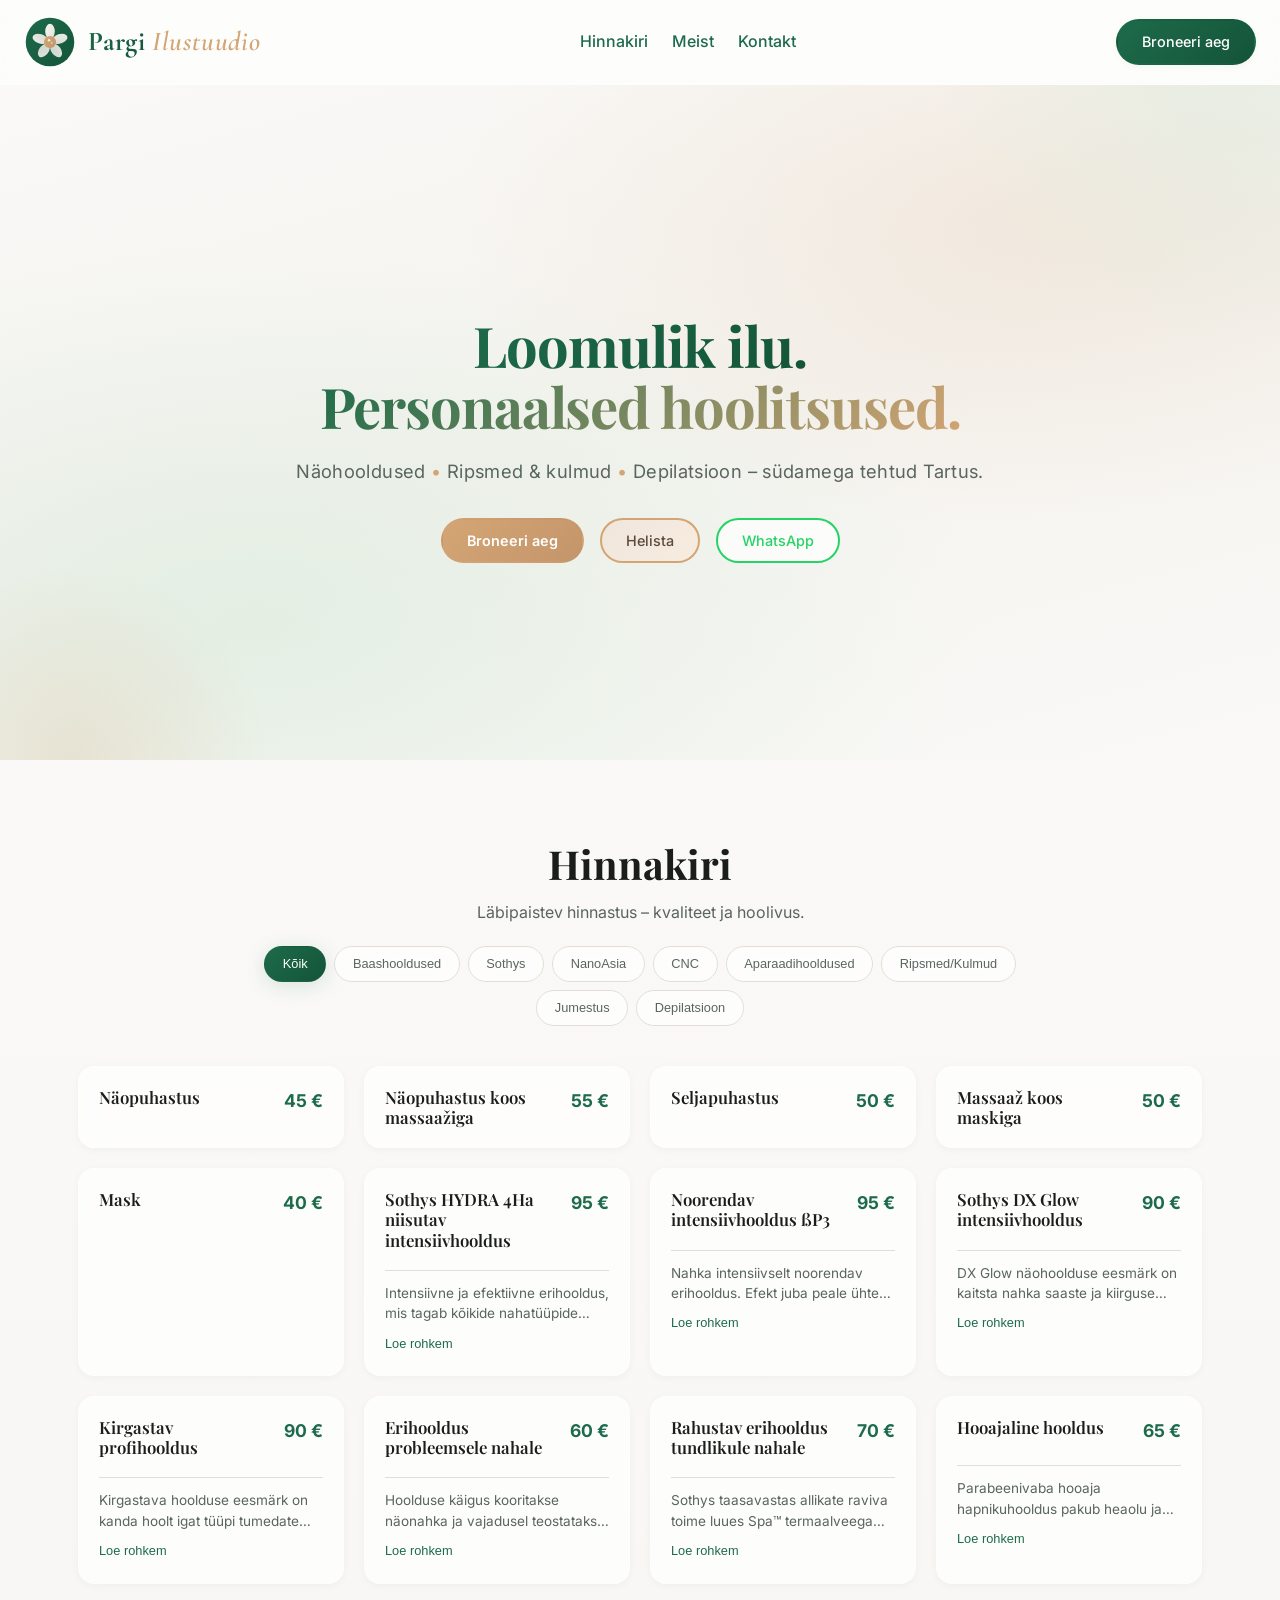
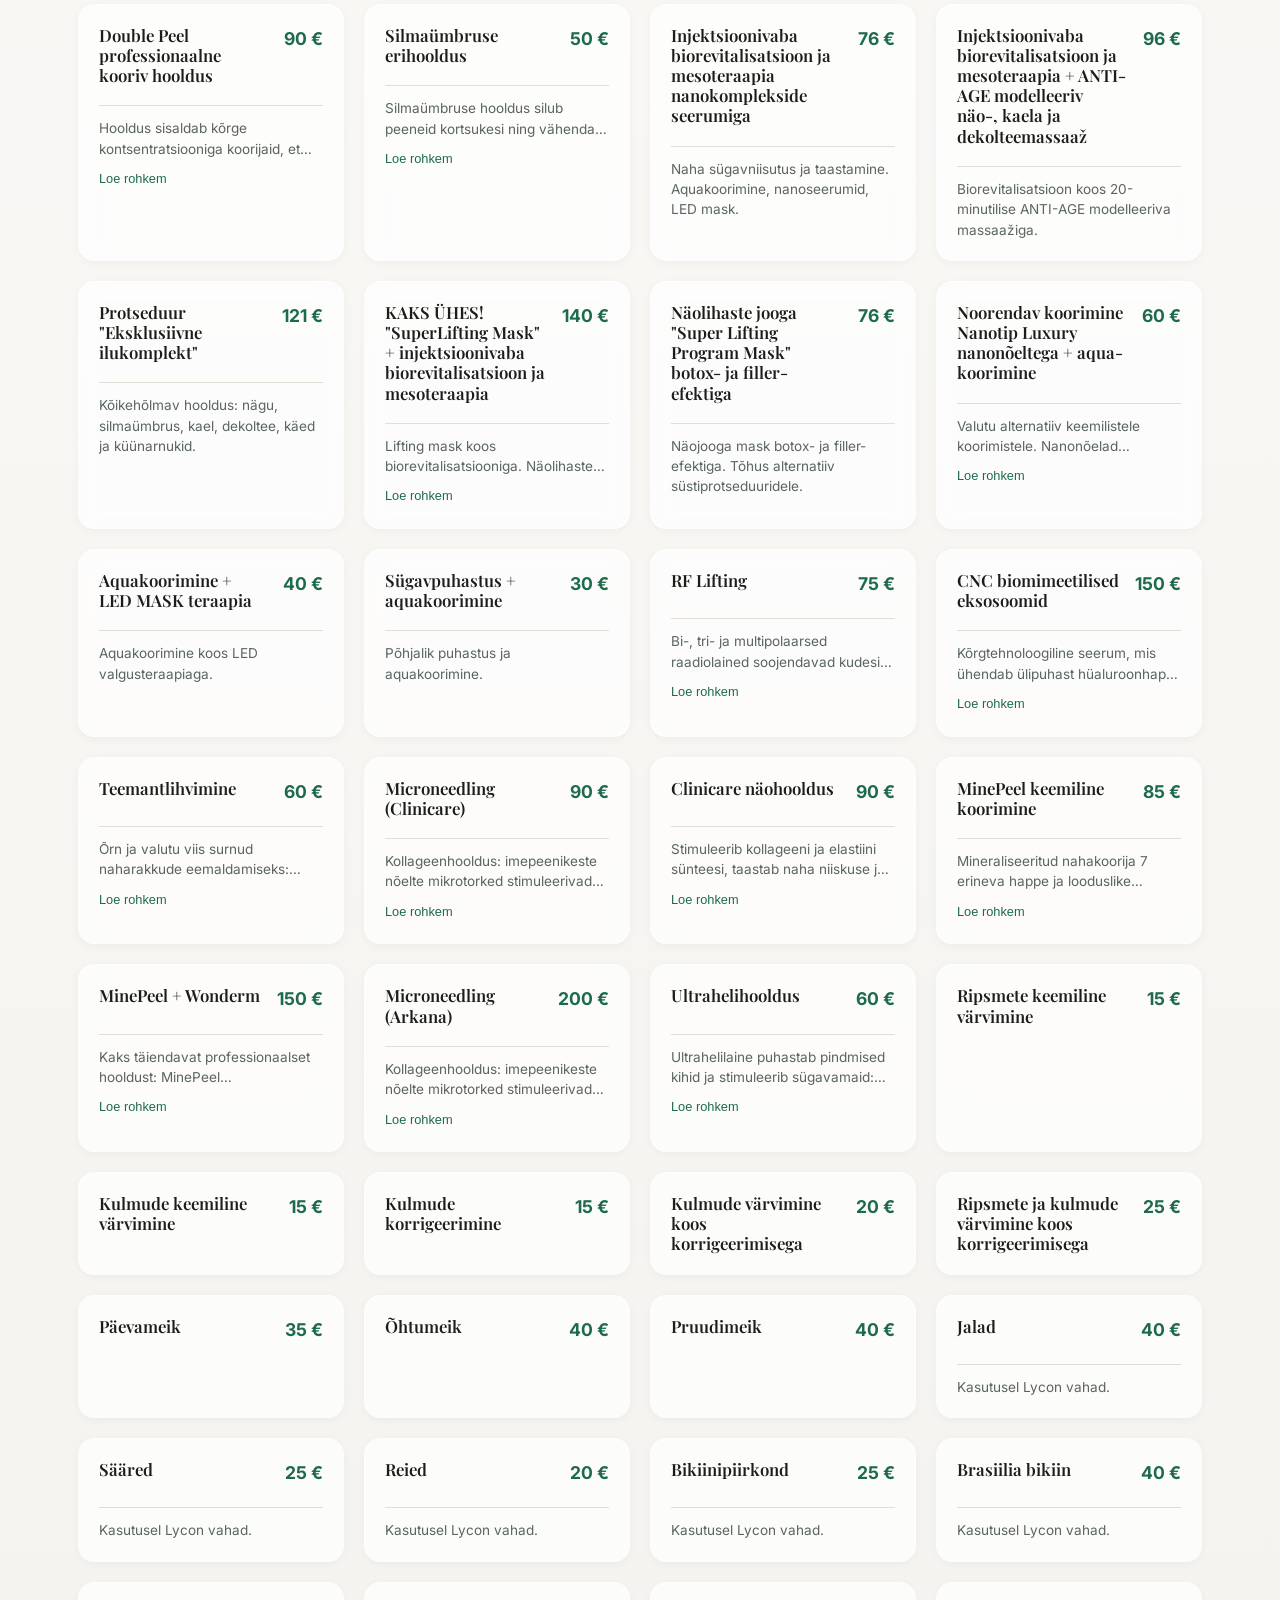
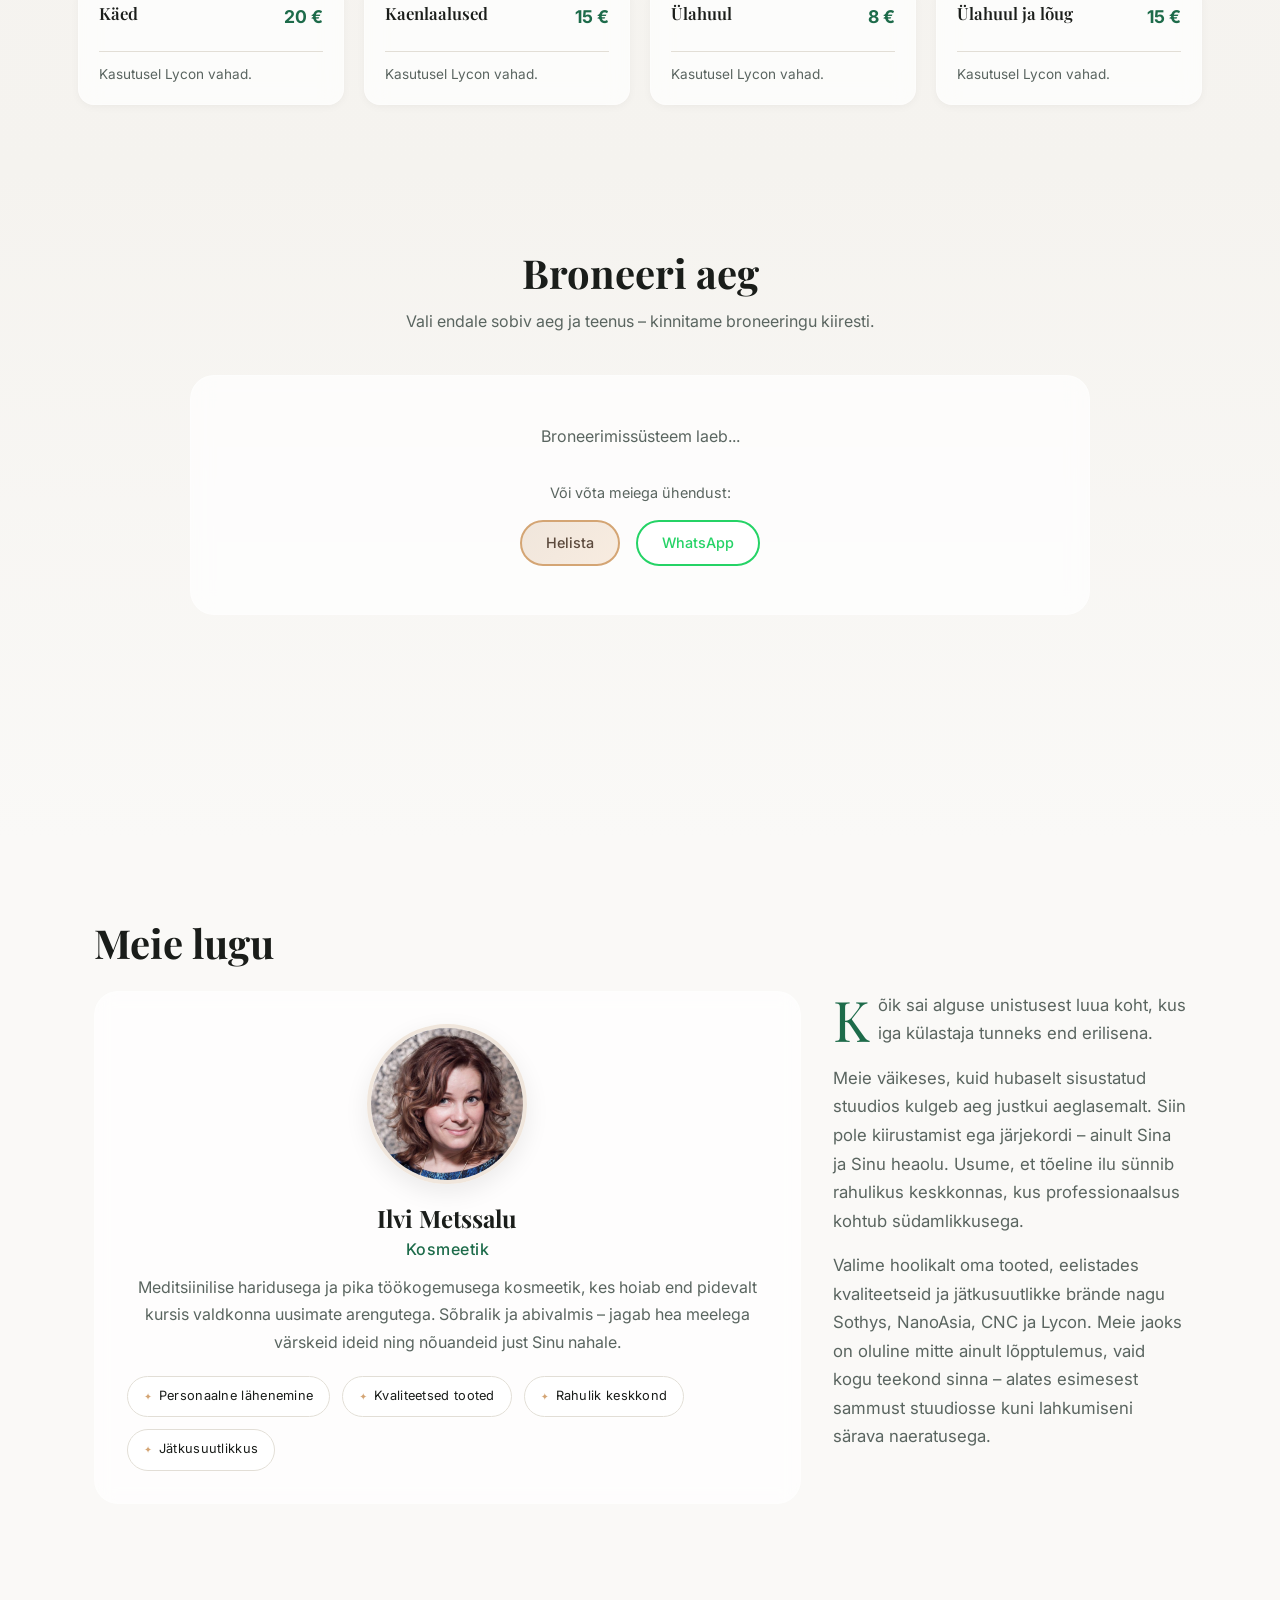
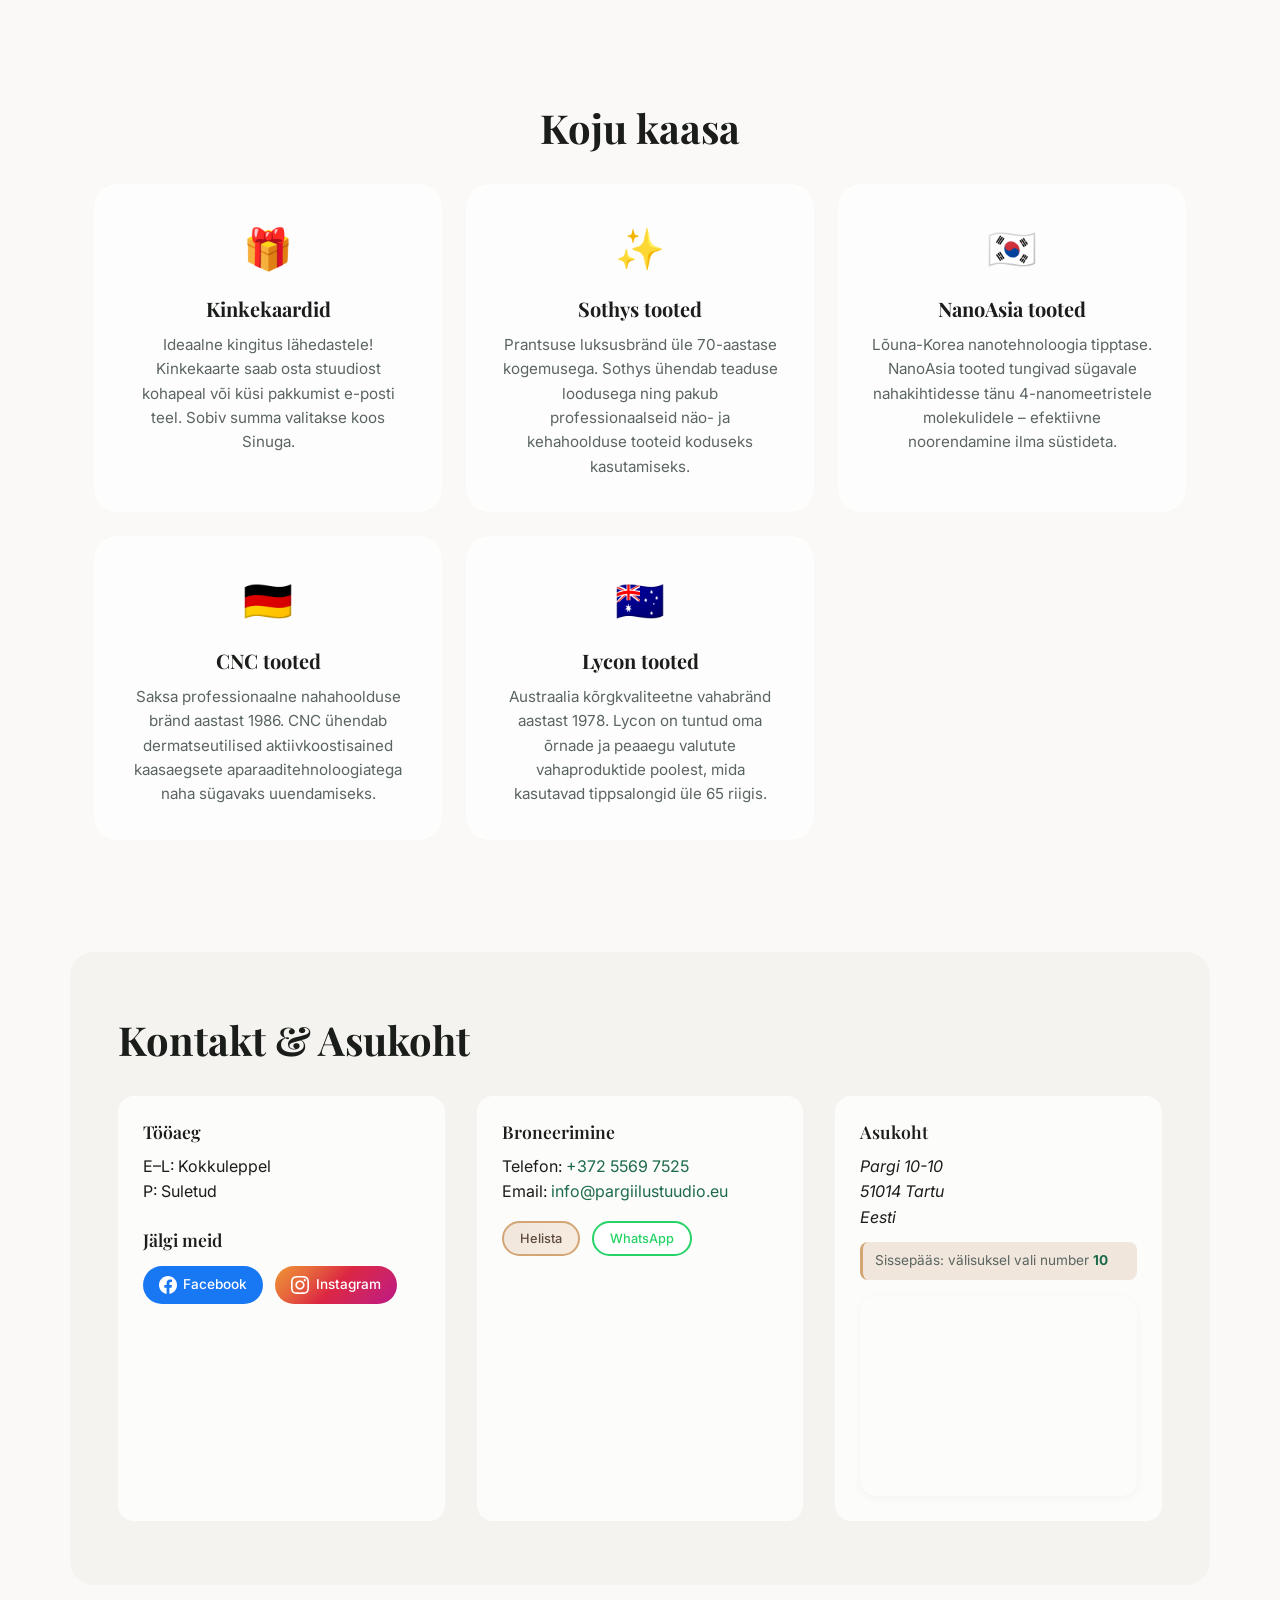
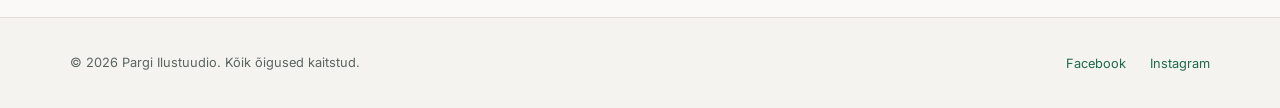
==== commit 4b82150c: "Add CNC and Lycon to 'Koju kaasa' product section - CNC: German professional skincare brand since 19" ====
--- a/index.html
+++ b/index.html
@@ -127,6 +127,16 @@
           <h3>NanoAsia tooted</h3>
           <p>Lõuna-Korea nanotehnoloogia tipptase. NanoAsia tooted tungivad sügavale nahakihtidesse tänu 4-nanomeetristele molekulidele – efektiivne noorendamine ilma süstideta.</p>
         </div>
+        <div class="highlight-card">
+          <div class="highlight-icon">🇩🇪</div>
+          <h3>CNC tooted</h3>
+          <p>Saksa professionaalne nahahoolduse bränd aastast 1986. CNC ühendab dermatseutilised aktiivkoostisained kaasaegsete aparaaditehnoloogiatega naha sügavaks uuendamiseks.</p>
+        </div>
+        <div class="highlight-card">
+          <div class="highlight-icon">🇦🇺</div>
+          <h3>Lycon tooted</h3>
+          <p>Austraalia kõrgkvaliteetne vahabränd aastast 1978. Lycon on tuntud oma õrnade ja peaaegu valutute vahaproduktide poolest, mida kasutavad tippsalongid üle 65 riigis.</p>
+        </div>
       </div>
     </section>
 
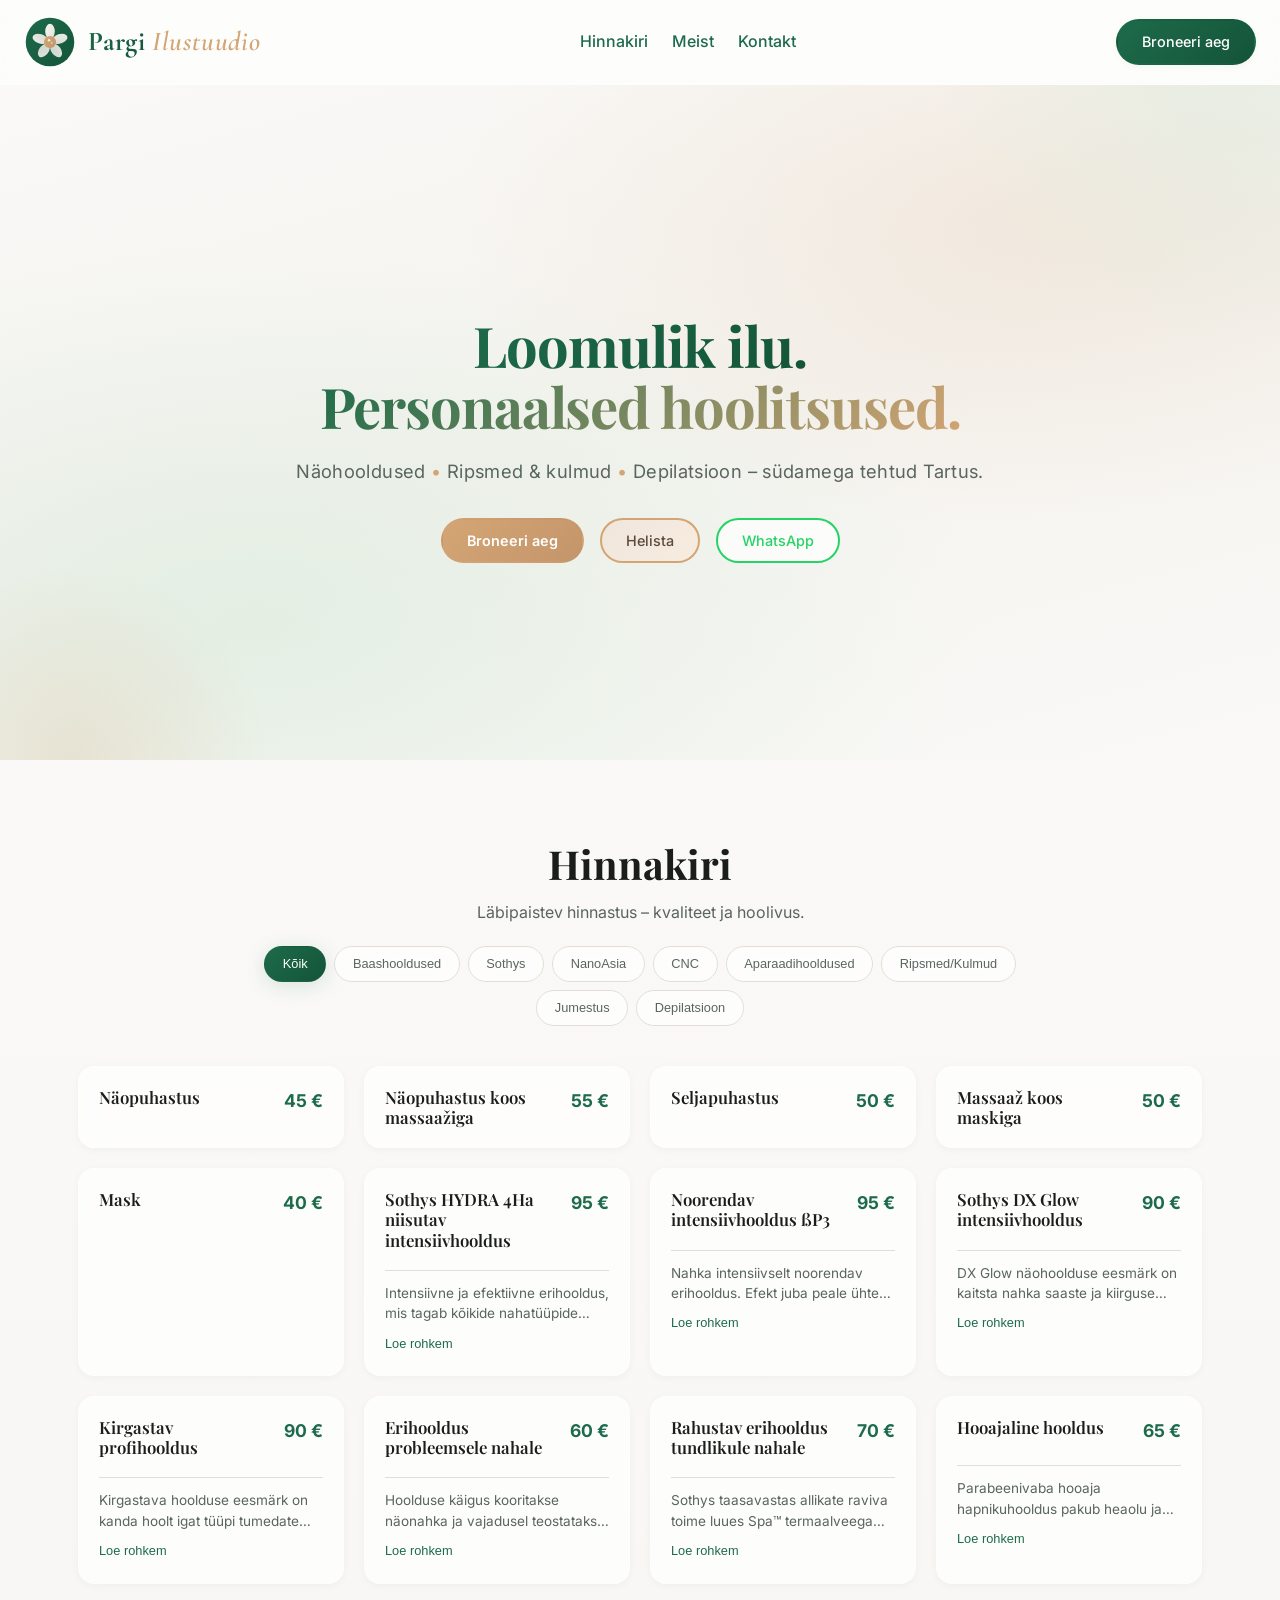
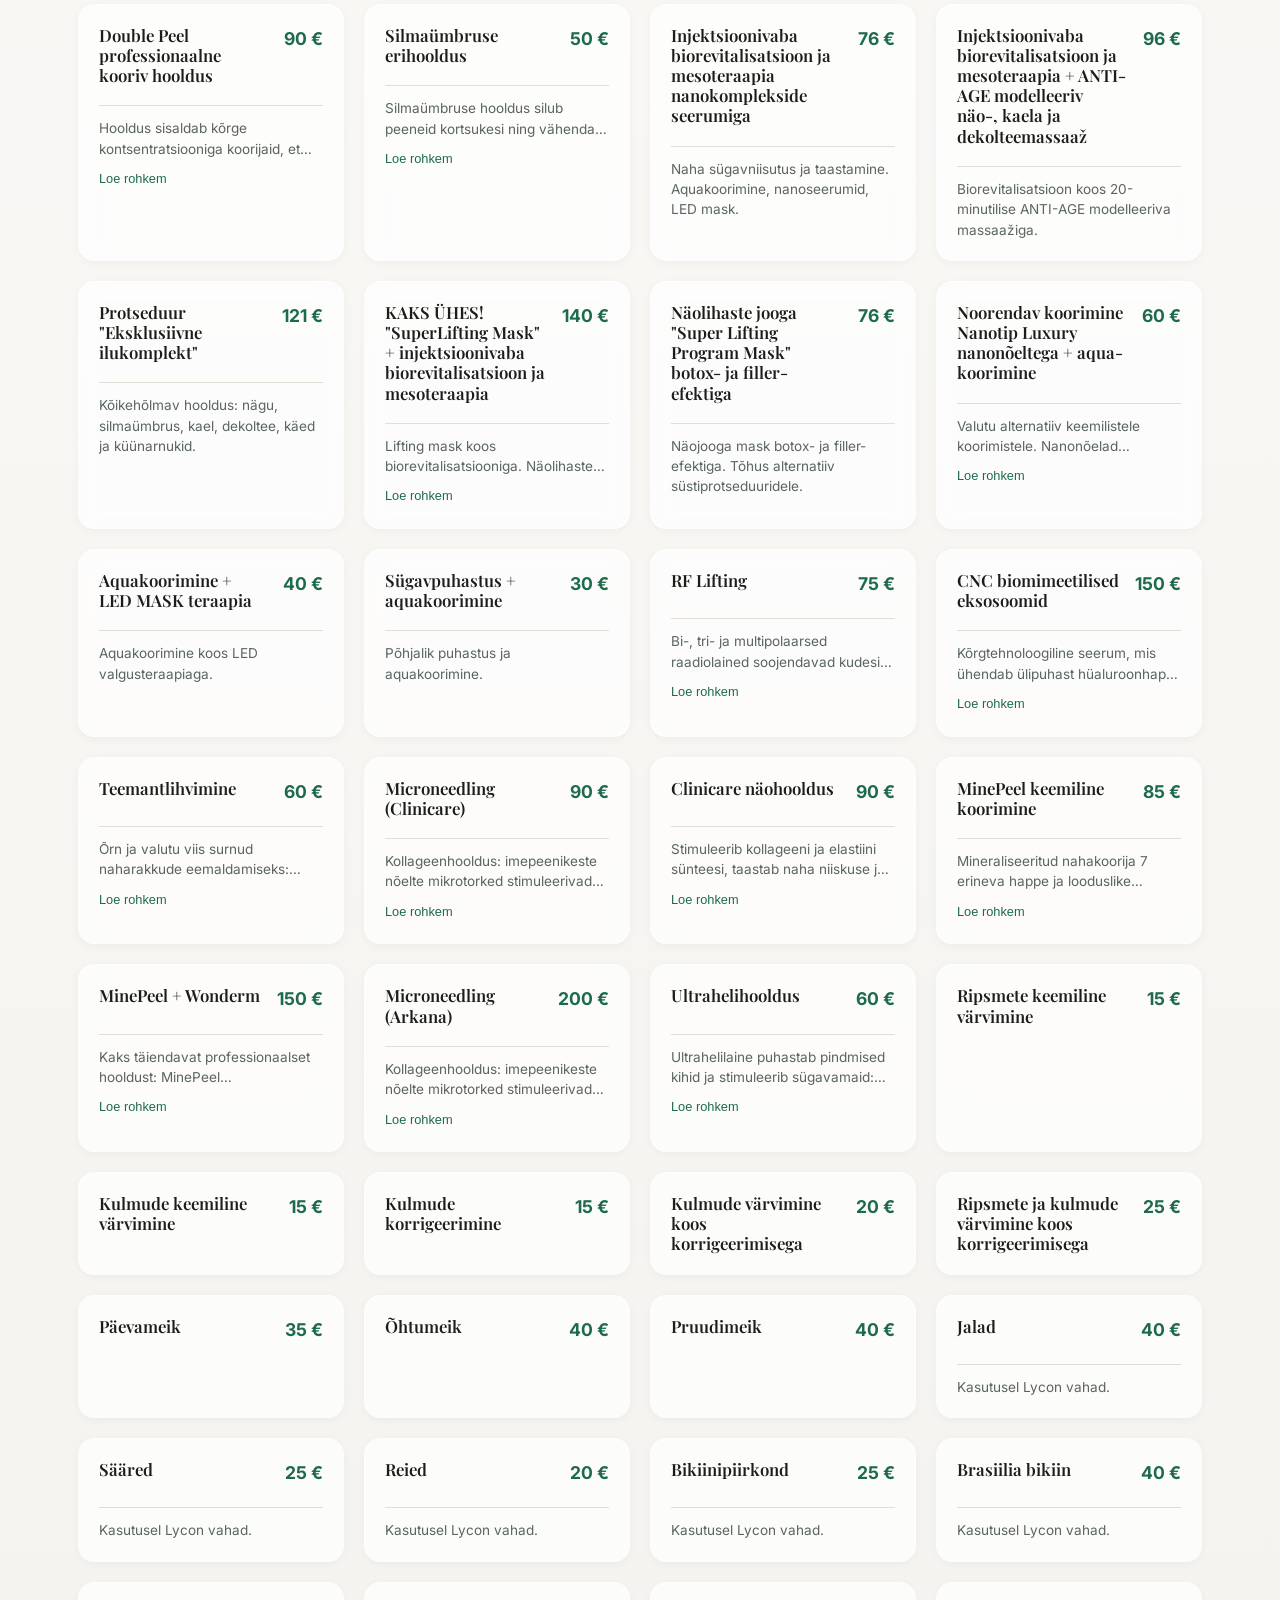
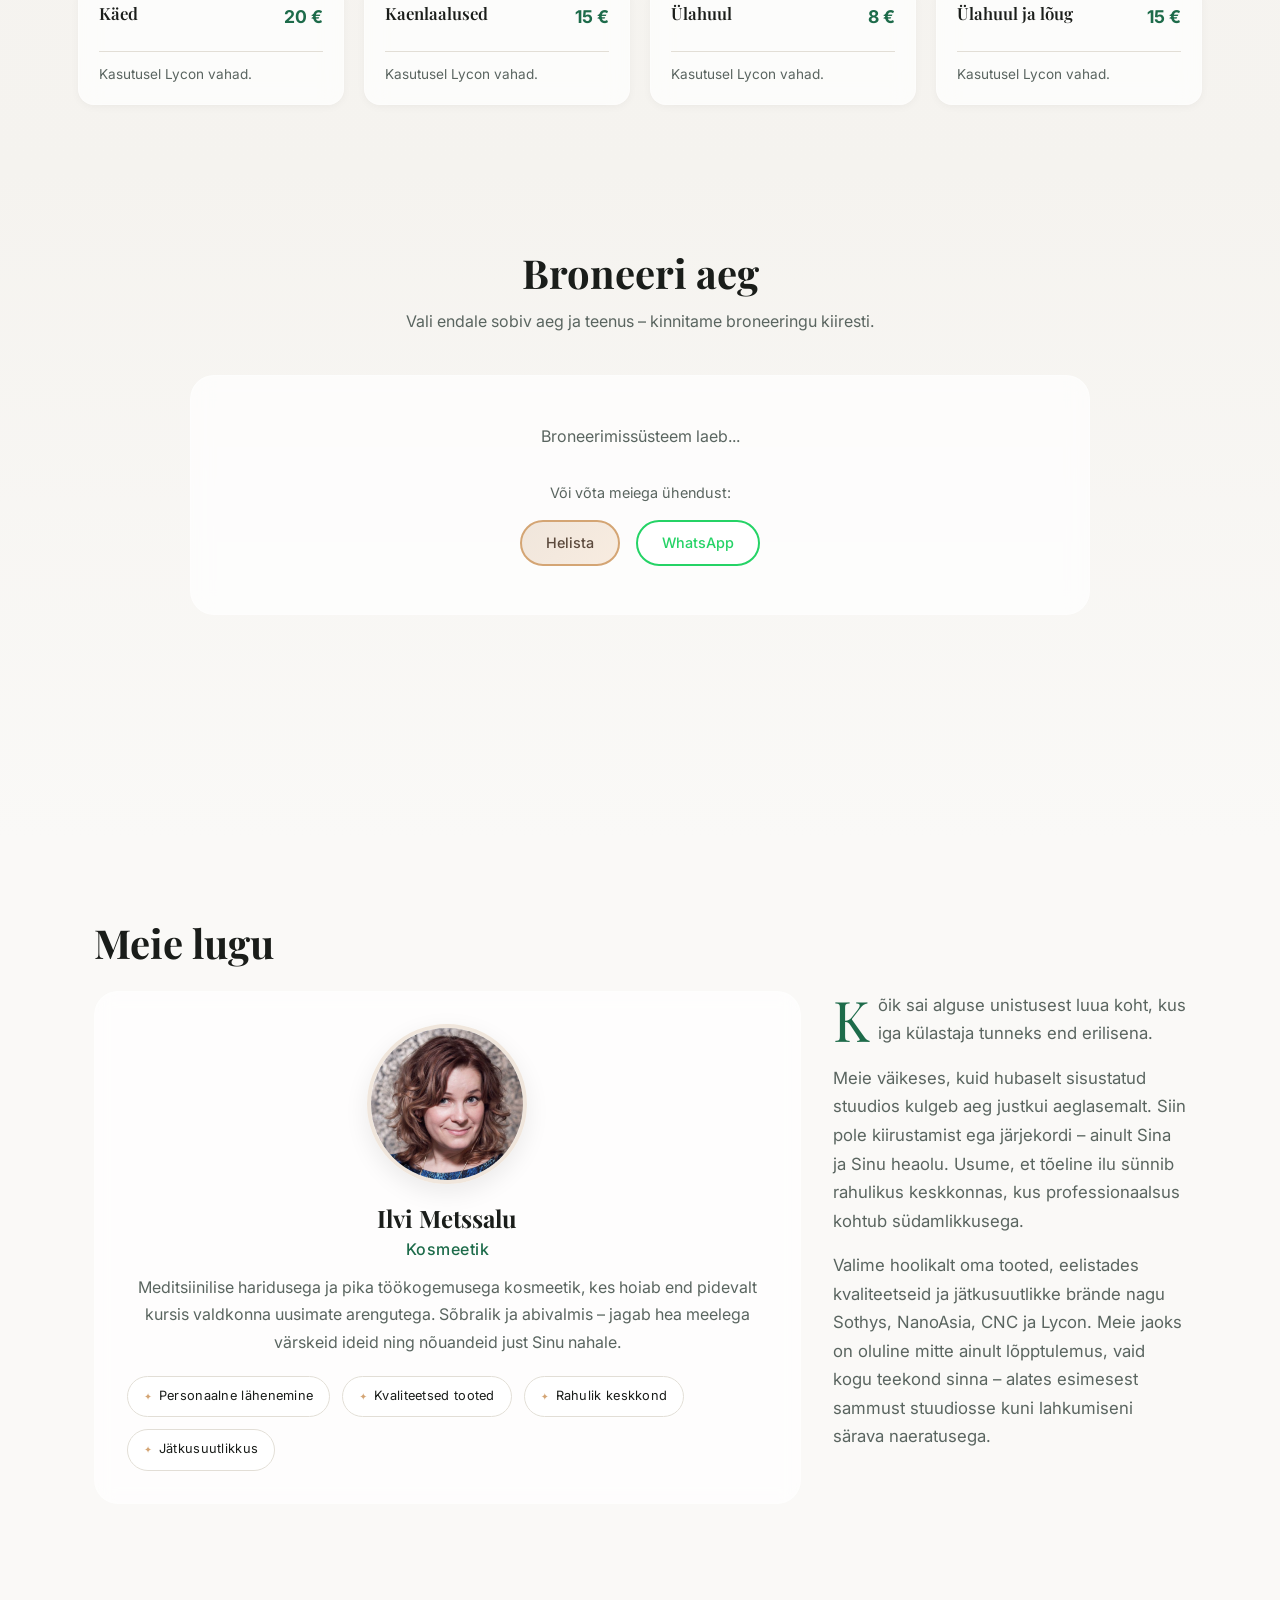
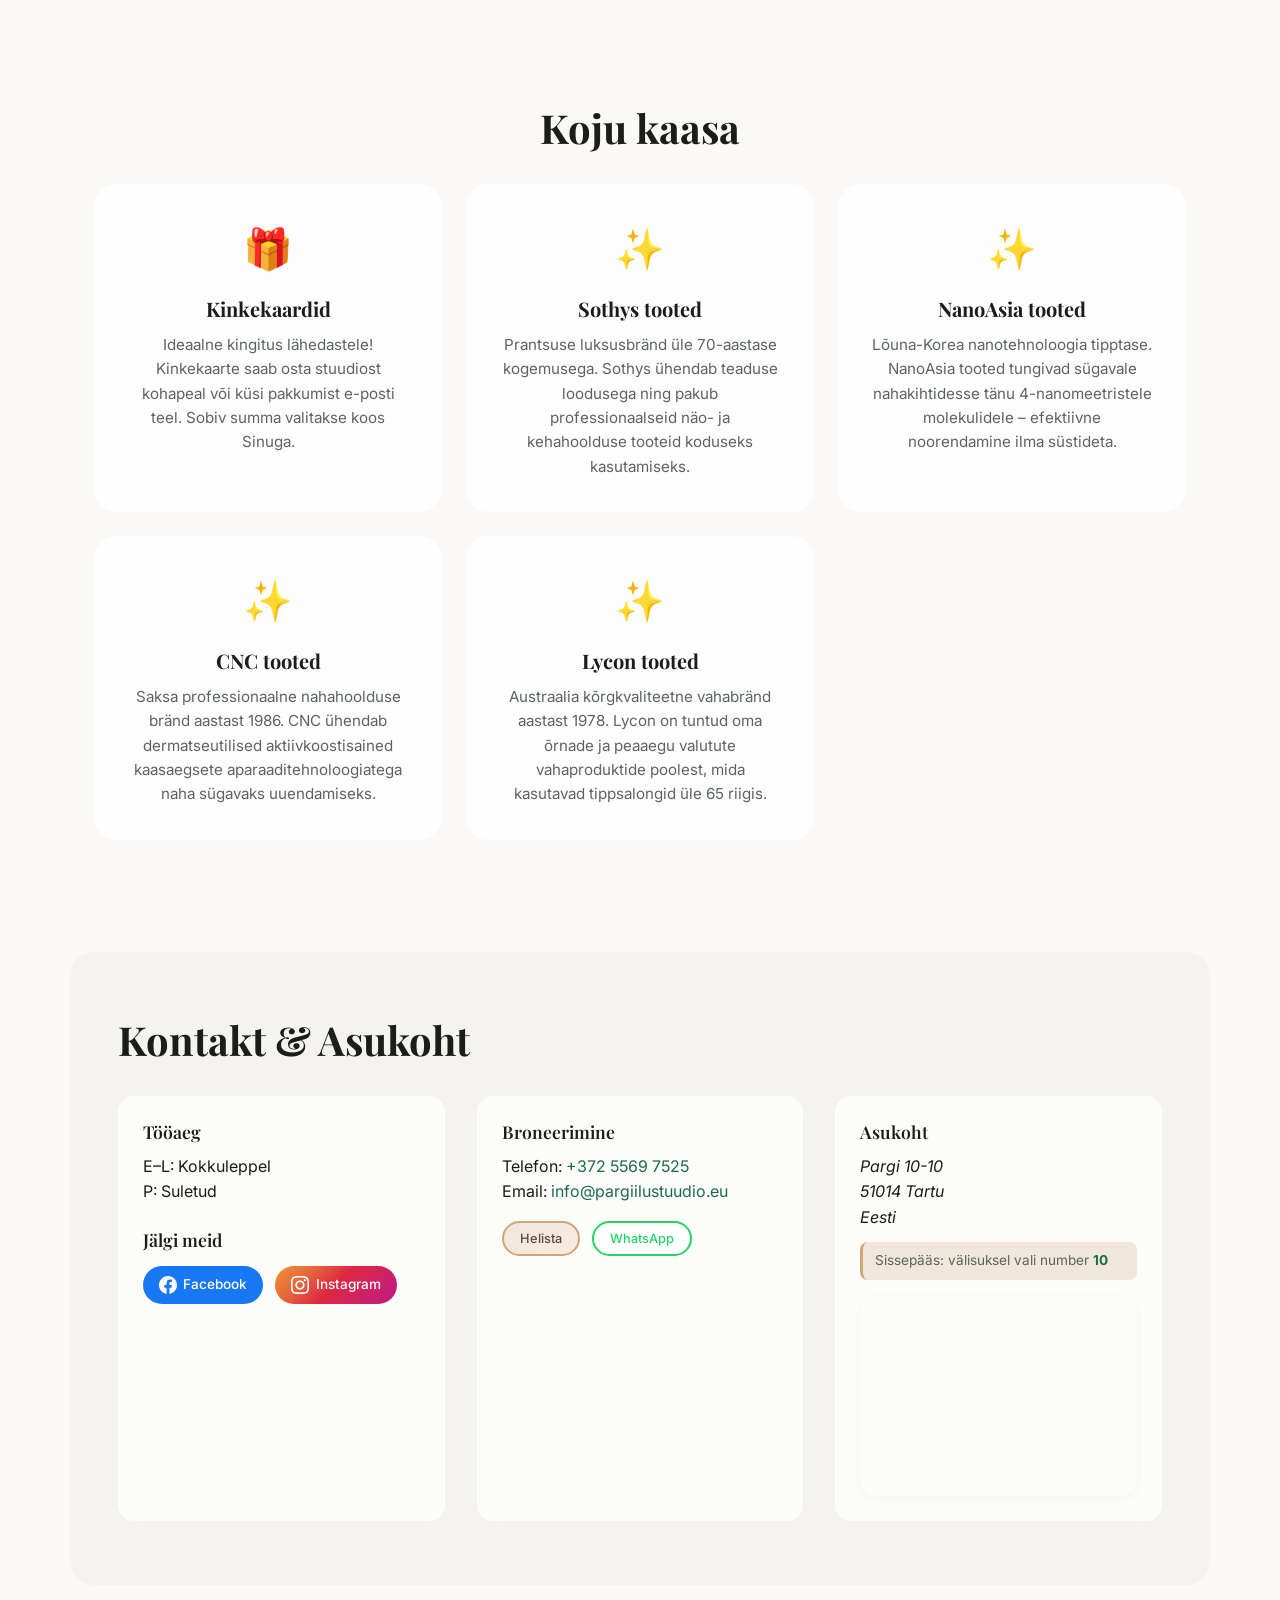
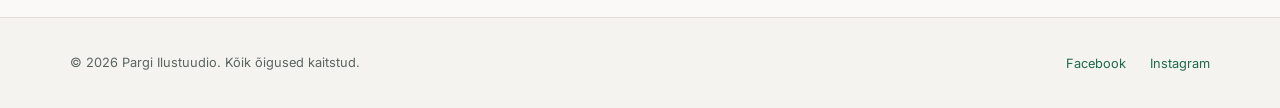
==== commit 4857f001: "Replace flag emojis with star symbols in product cards Co-Authored-By: Claude Opus 4.5 <noreply@anth" ====
--- a/index.html
+++ b/index.html
@@ -123,17 +123,17 @@
           <p>Prantsuse luksusbränd üle 70-aastase kogemusega. Sothys ühendab teaduse loodusega ning pakub professionaalseid näo- ja kehahoolduse tooteid koduseks kasutamiseks.</p>
         </div>
         <div class="highlight-card">
-          <div class="highlight-icon">🇰🇷</div>
+          <div class="highlight-icon">✨</div>
           <h3>NanoAsia tooted</h3>
           <p>Lõuna-Korea nanotehnoloogia tipptase. NanoAsia tooted tungivad sügavale nahakihtidesse tänu 4-nanomeetristele molekulidele – efektiivne noorendamine ilma süstideta.</p>
         </div>
         <div class="highlight-card">
-          <div class="highlight-icon">🇩🇪</div>
+          <div class="highlight-icon">✨</div>
           <h3>CNC tooted</h3>
           <p>Saksa professionaalne nahahoolduse bränd aastast 1986. CNC ühendab dermatseutilised aktiivkoostisained kaasaegsete aparaaditehnoloogiatega naha sügavaks uuendamiseks.</p>
         </div>
         <div class="highlight-card">
-          <div class="highlight-icon">🇦🇺</div>
+          <div class="highlight-icon">✨</div>
           <h3>Lycon tooted</h3>
           <p>Austraalia kõrgkvaliteetne vahabränd aastast 1978. Lycon on tuntud oma õrnade ja peaaegu valutute vahaproduktide poolest, mida kasutavad tippsalongid üle 65 riigis.</p>
         </div>
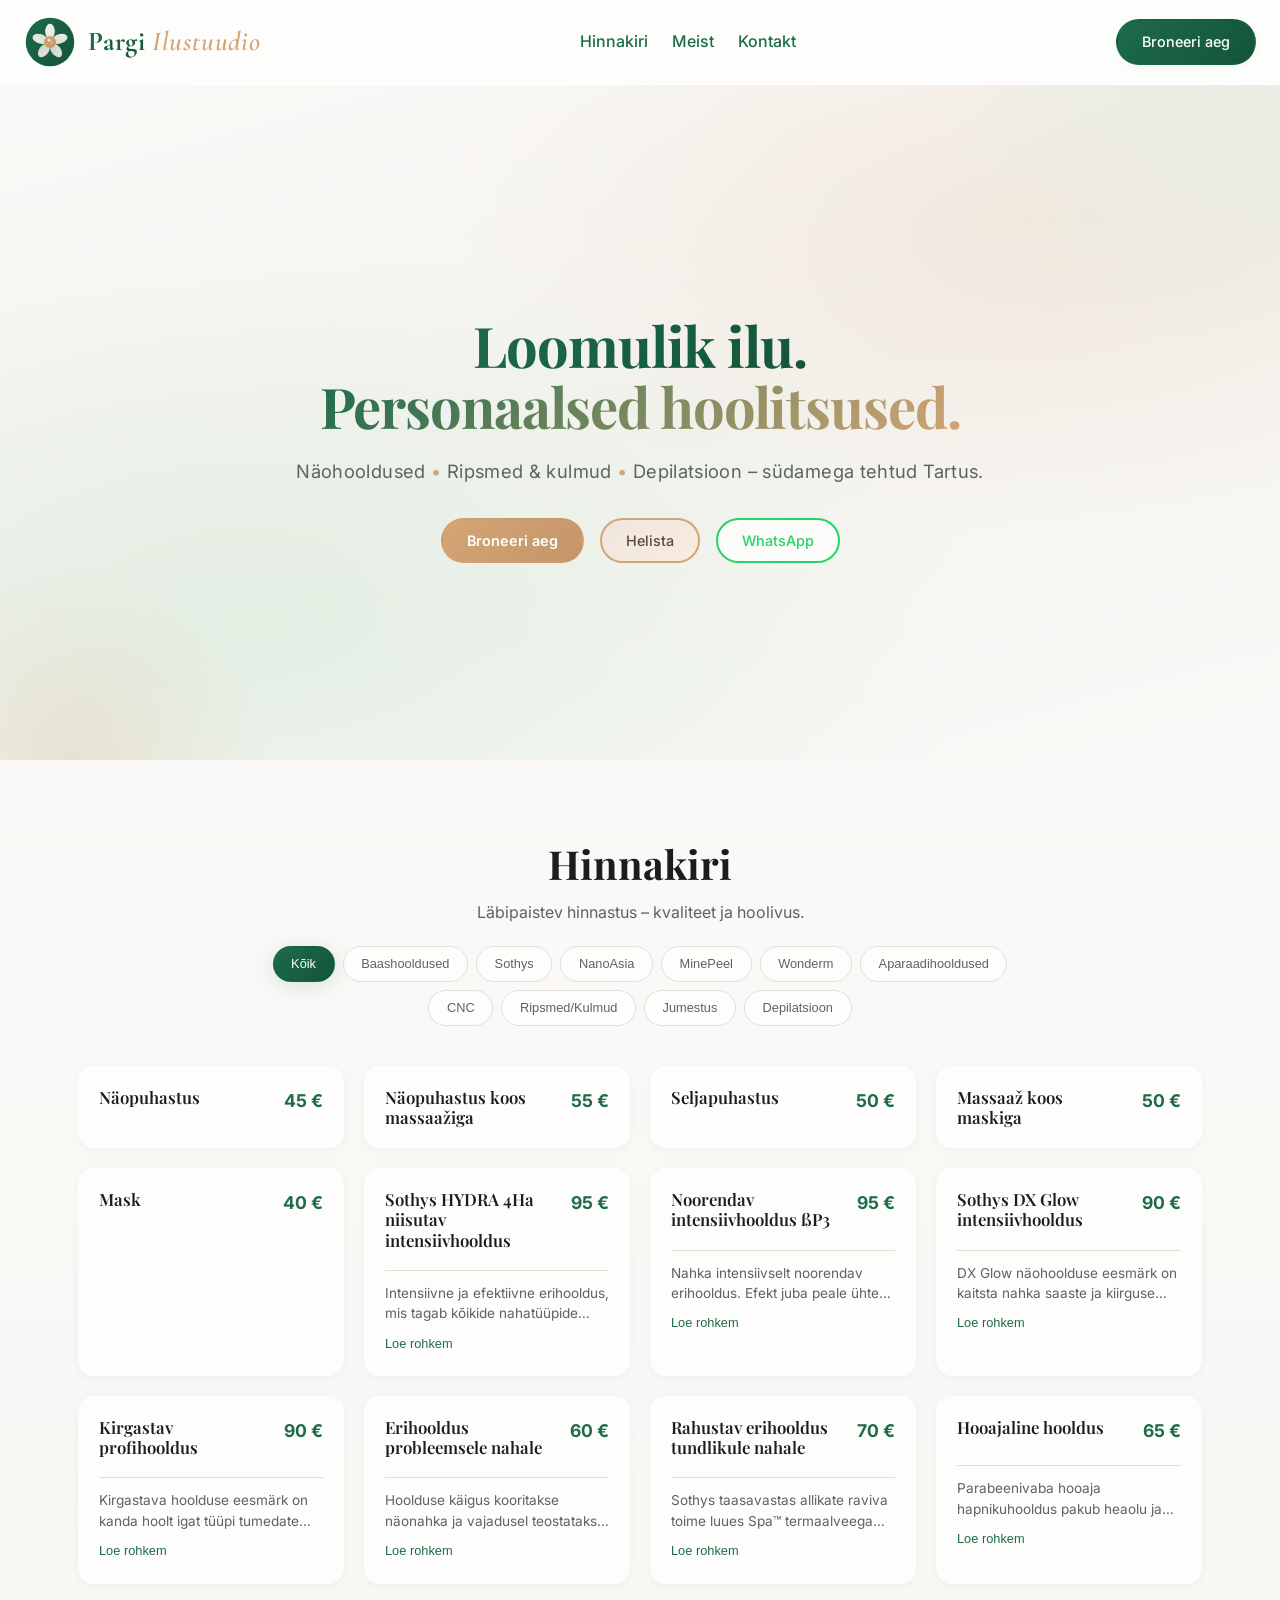
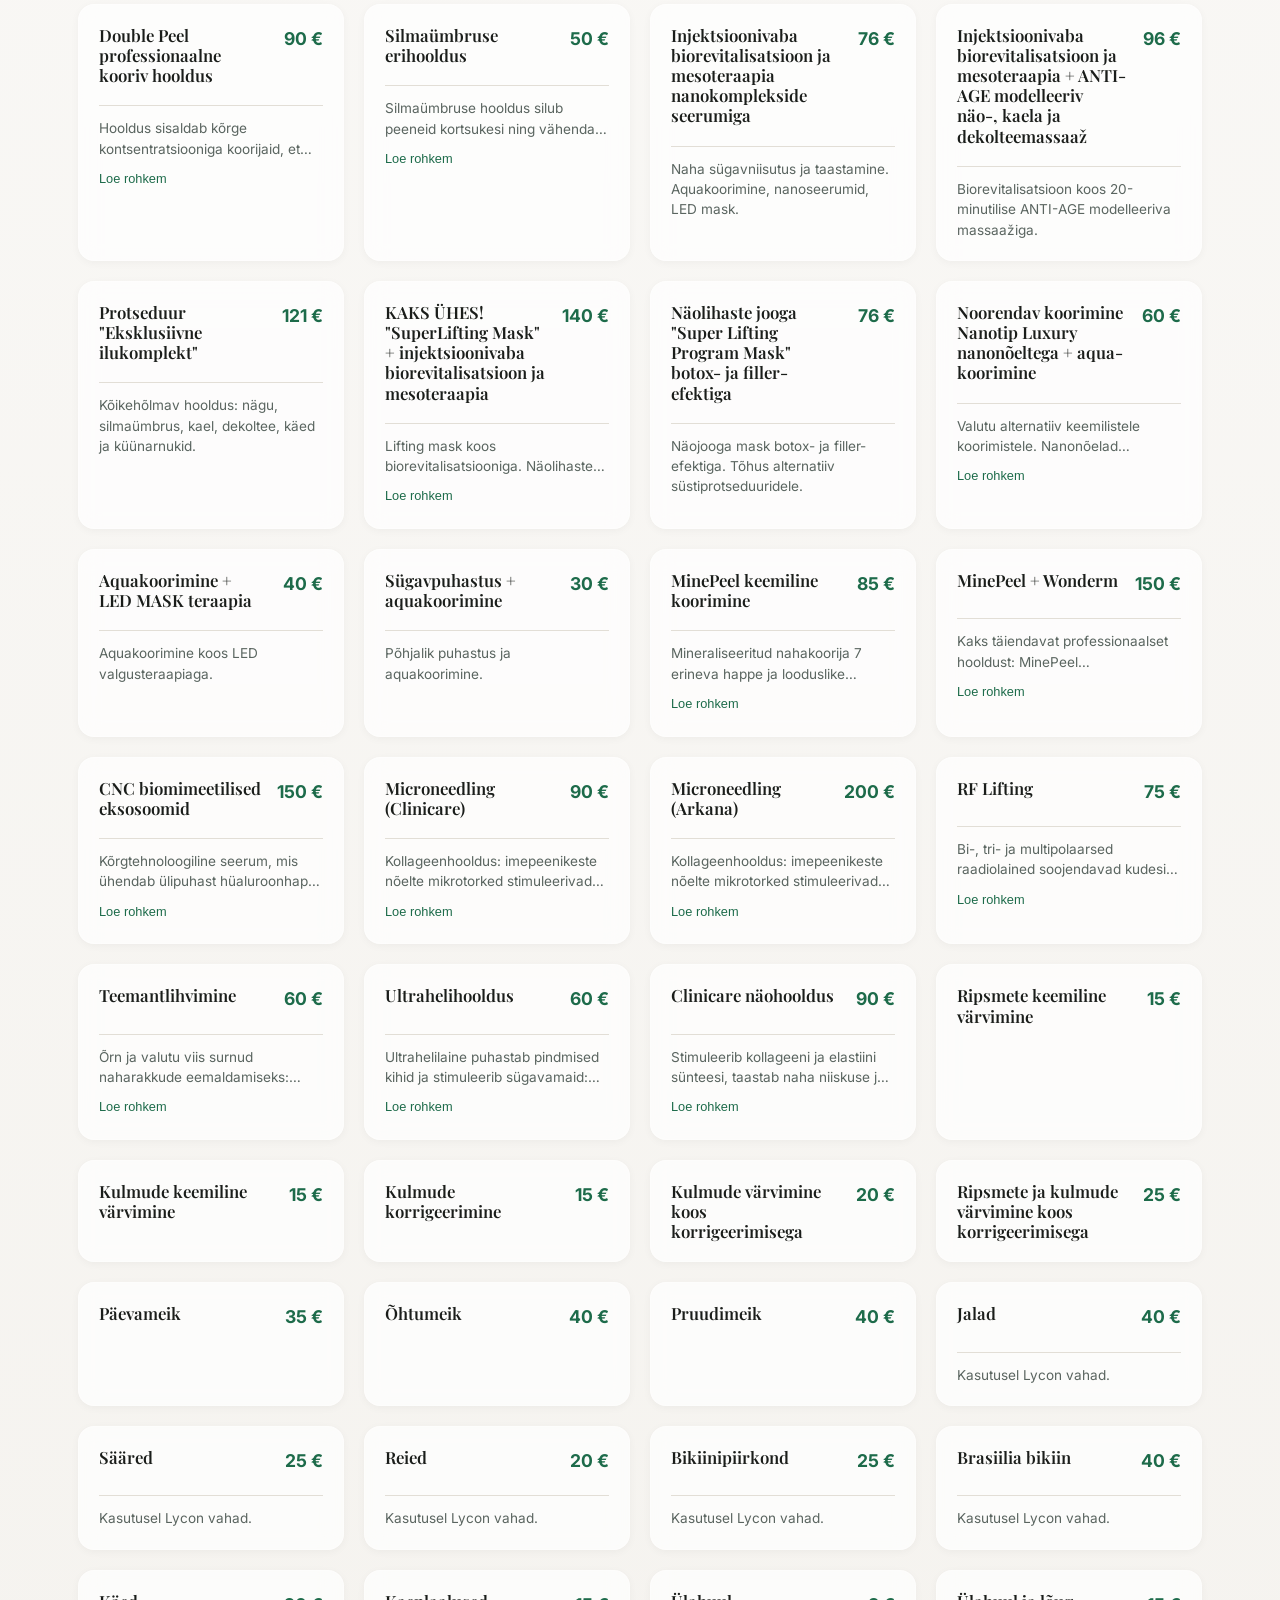
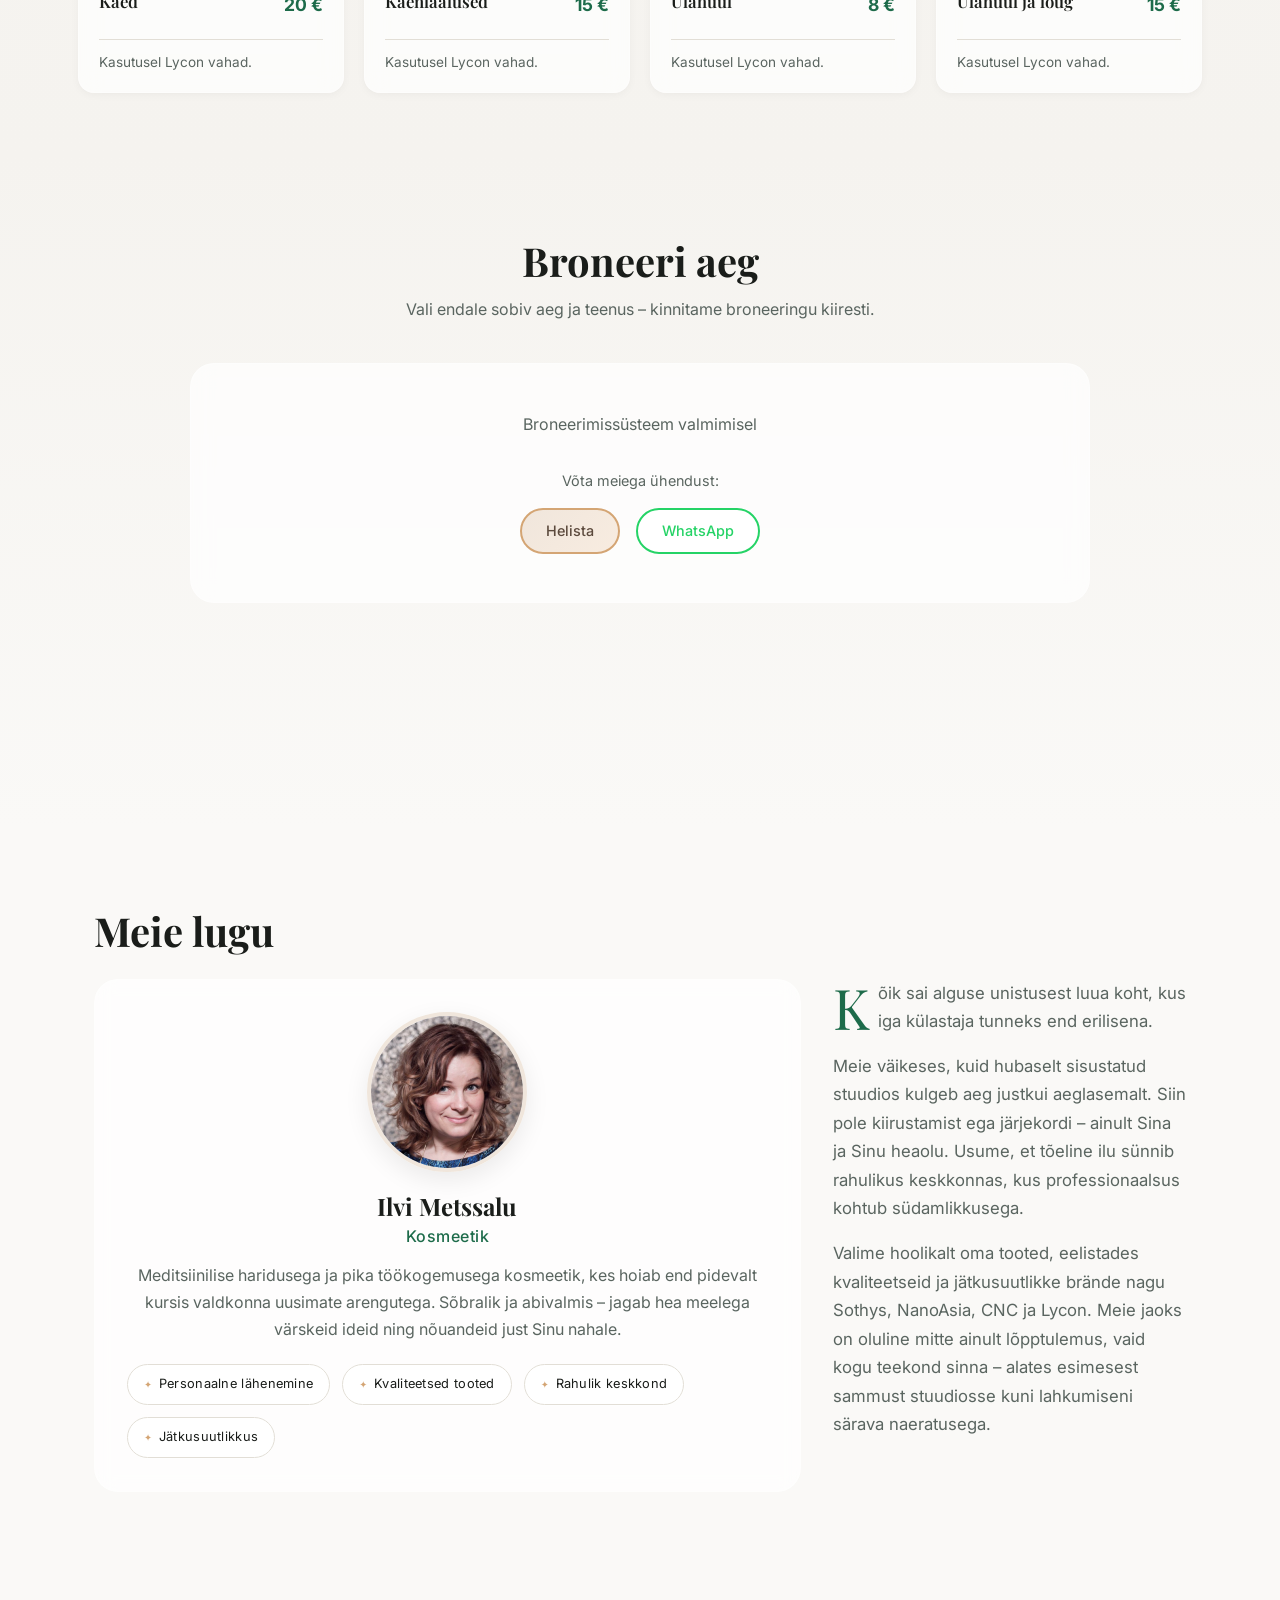
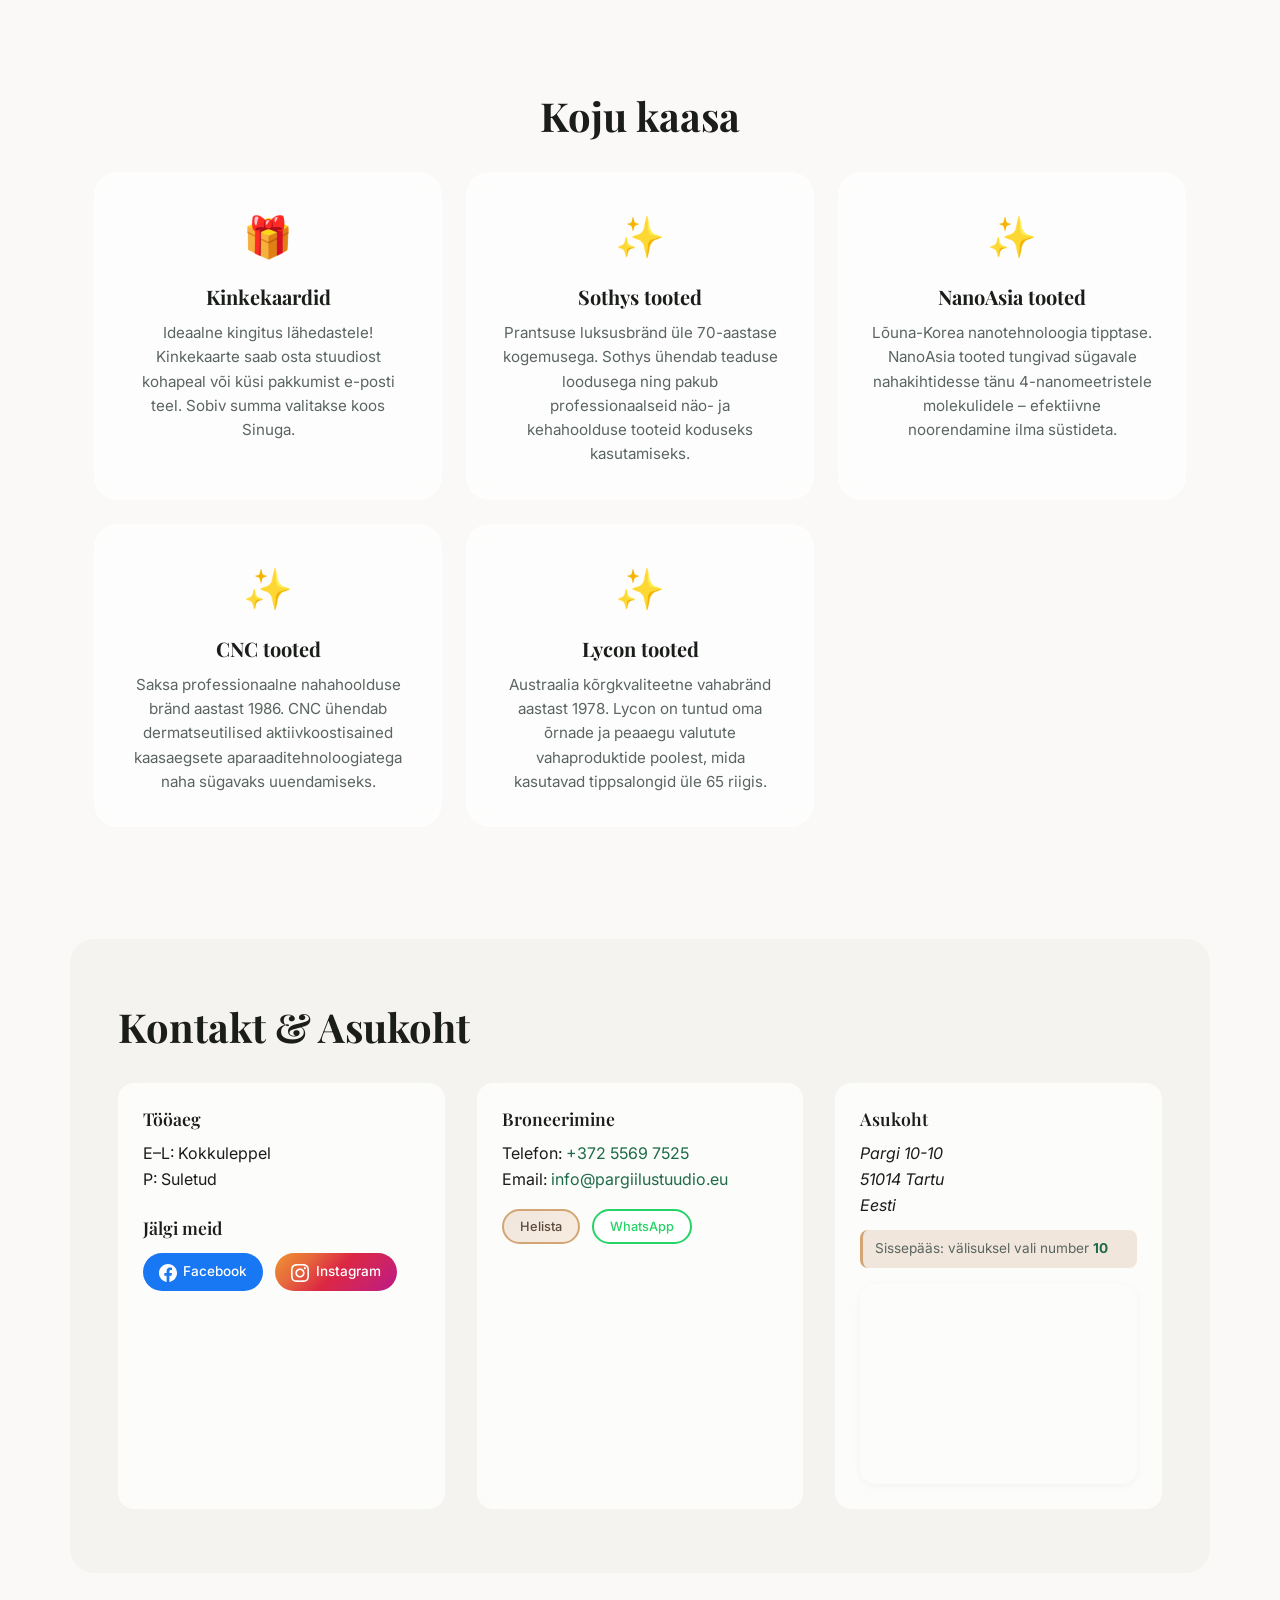
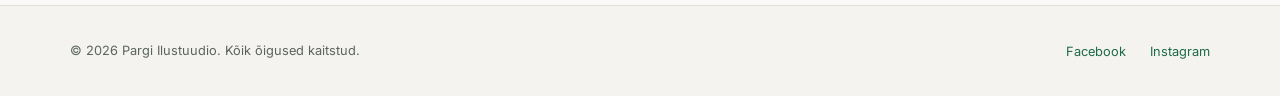
==== commit fcb0ba54: "Update booking placeholder text - 'Broneerimissüsteem laeb...' → 'Broneerimissüsteem valmimisel' - '" ====
--- a/index.html
+++ b/index.html
@@ -72,8 +72,8 @@
       <div id="booklux-container" class="booklux-container">
         <!-- Booklux embed will be inserted here -->
         <div class="booklux-placeholder">
-          <p>Broneerimissüsteem laeb...</p>
-          <p class="booklux-fallback">Või võta meiega ühendust:</p>
+          <p>Broneerimissüsteem valmimisel</p>
+          <p class="booklux-fallback">Võta meiega ühendust:</p>
           <div class="hero-actions">
             <a class="cta accent" href="tel:+37255697525">Helista</a>
             <a class="cta outline whatsapp" href="https://wa.me/37255697525" rel="noopener" target="_blank">WhatsApp</a>
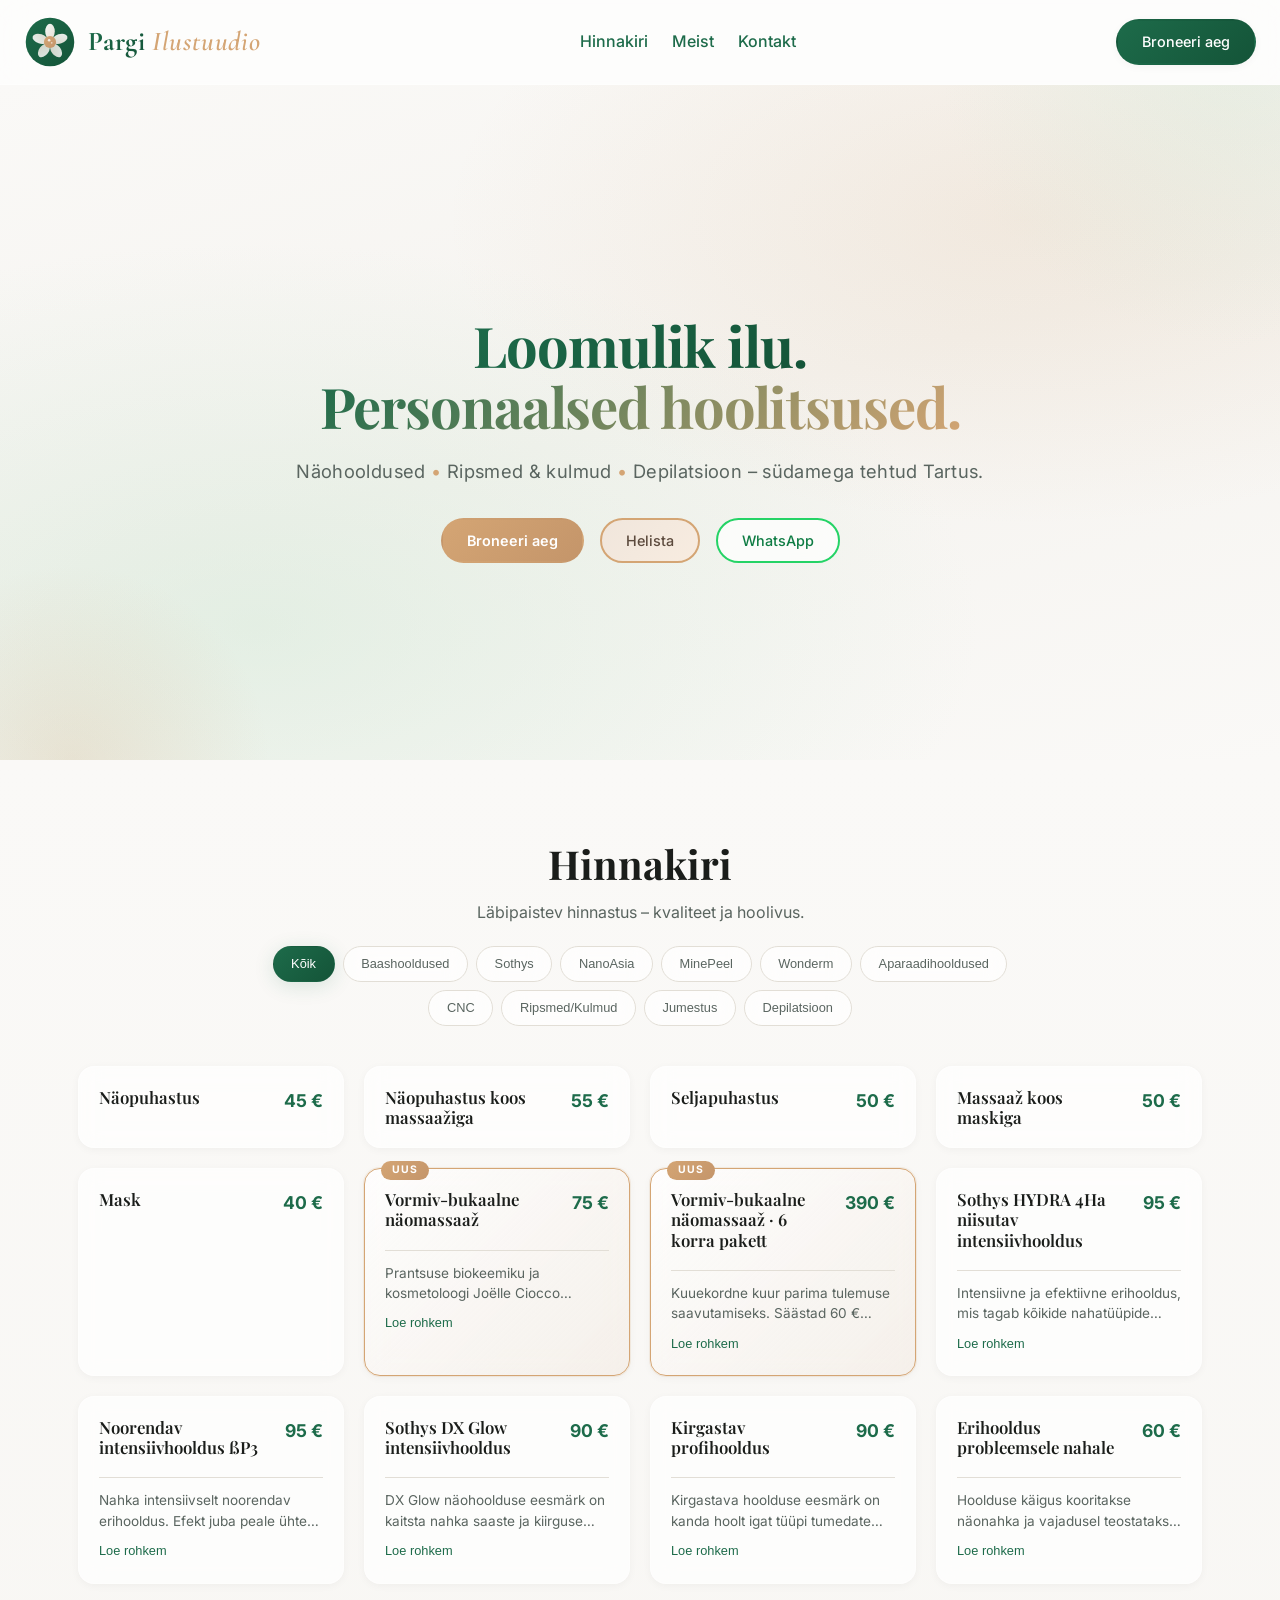
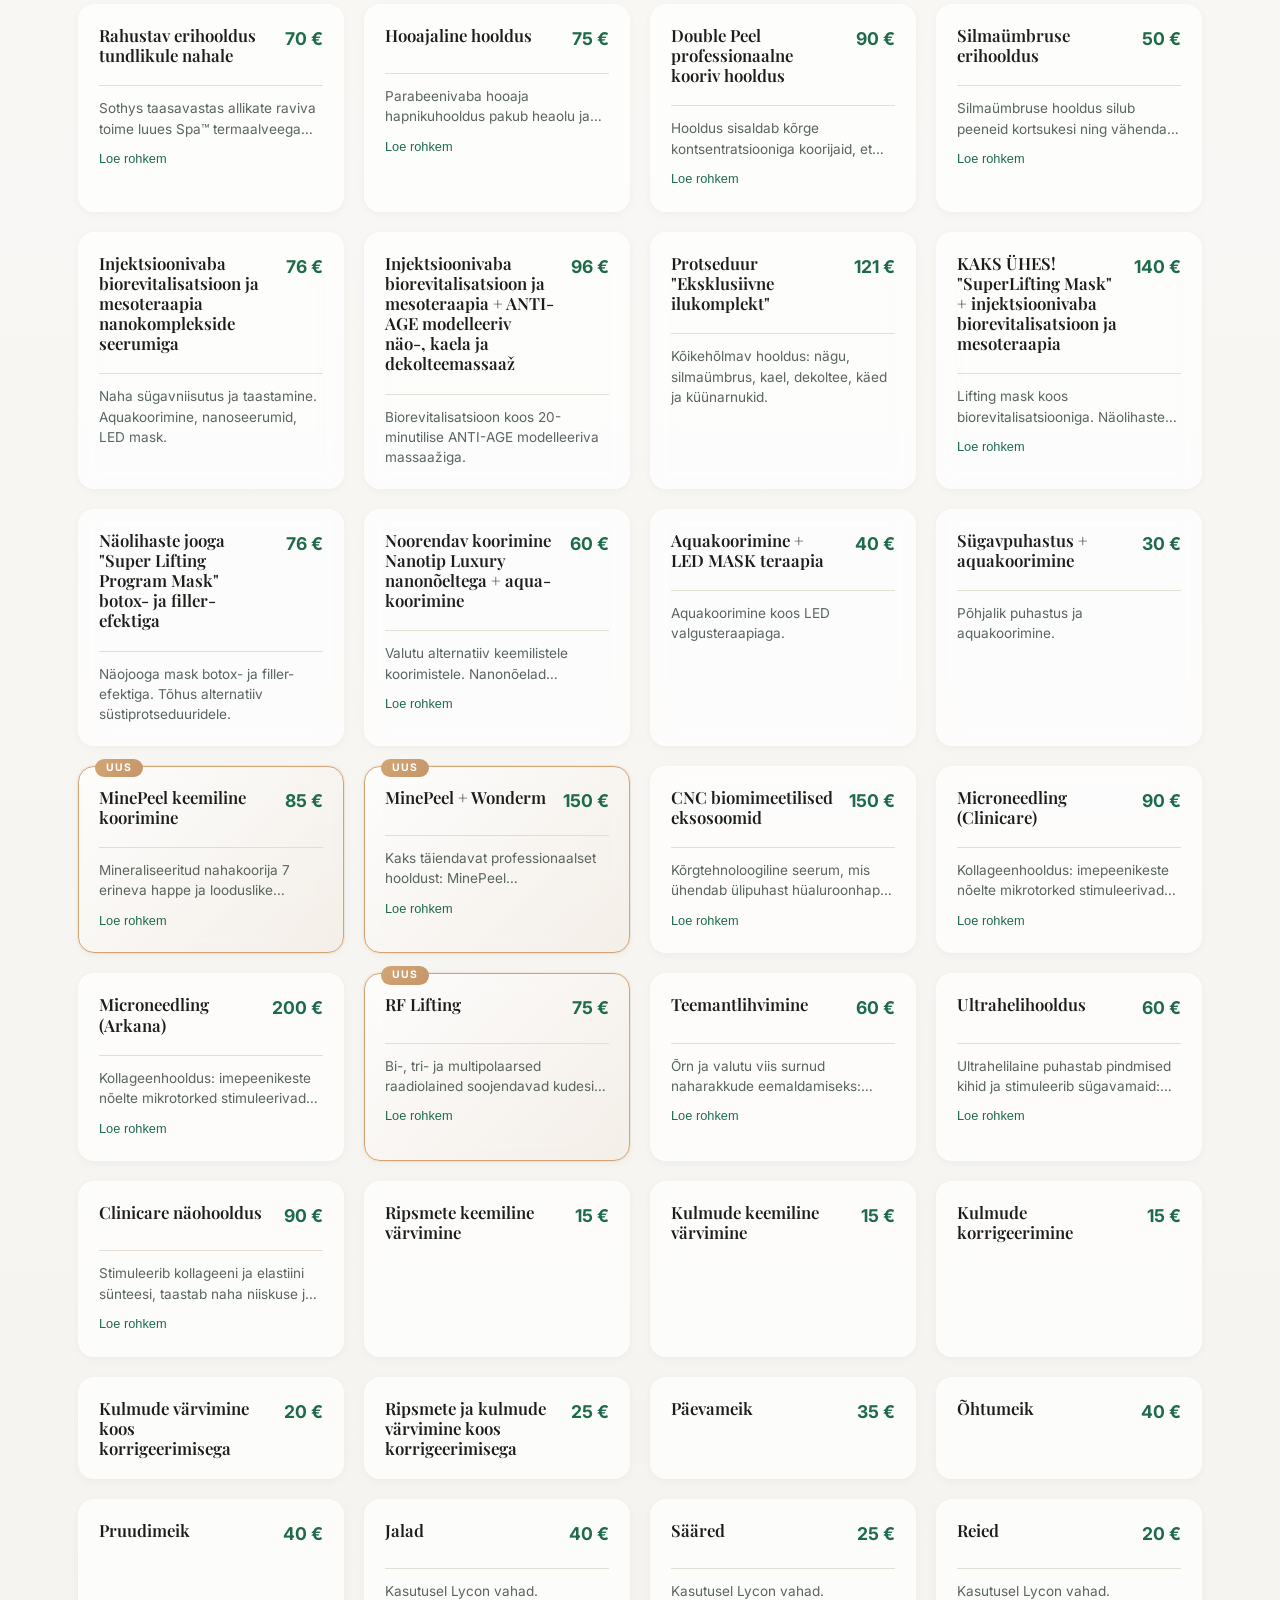
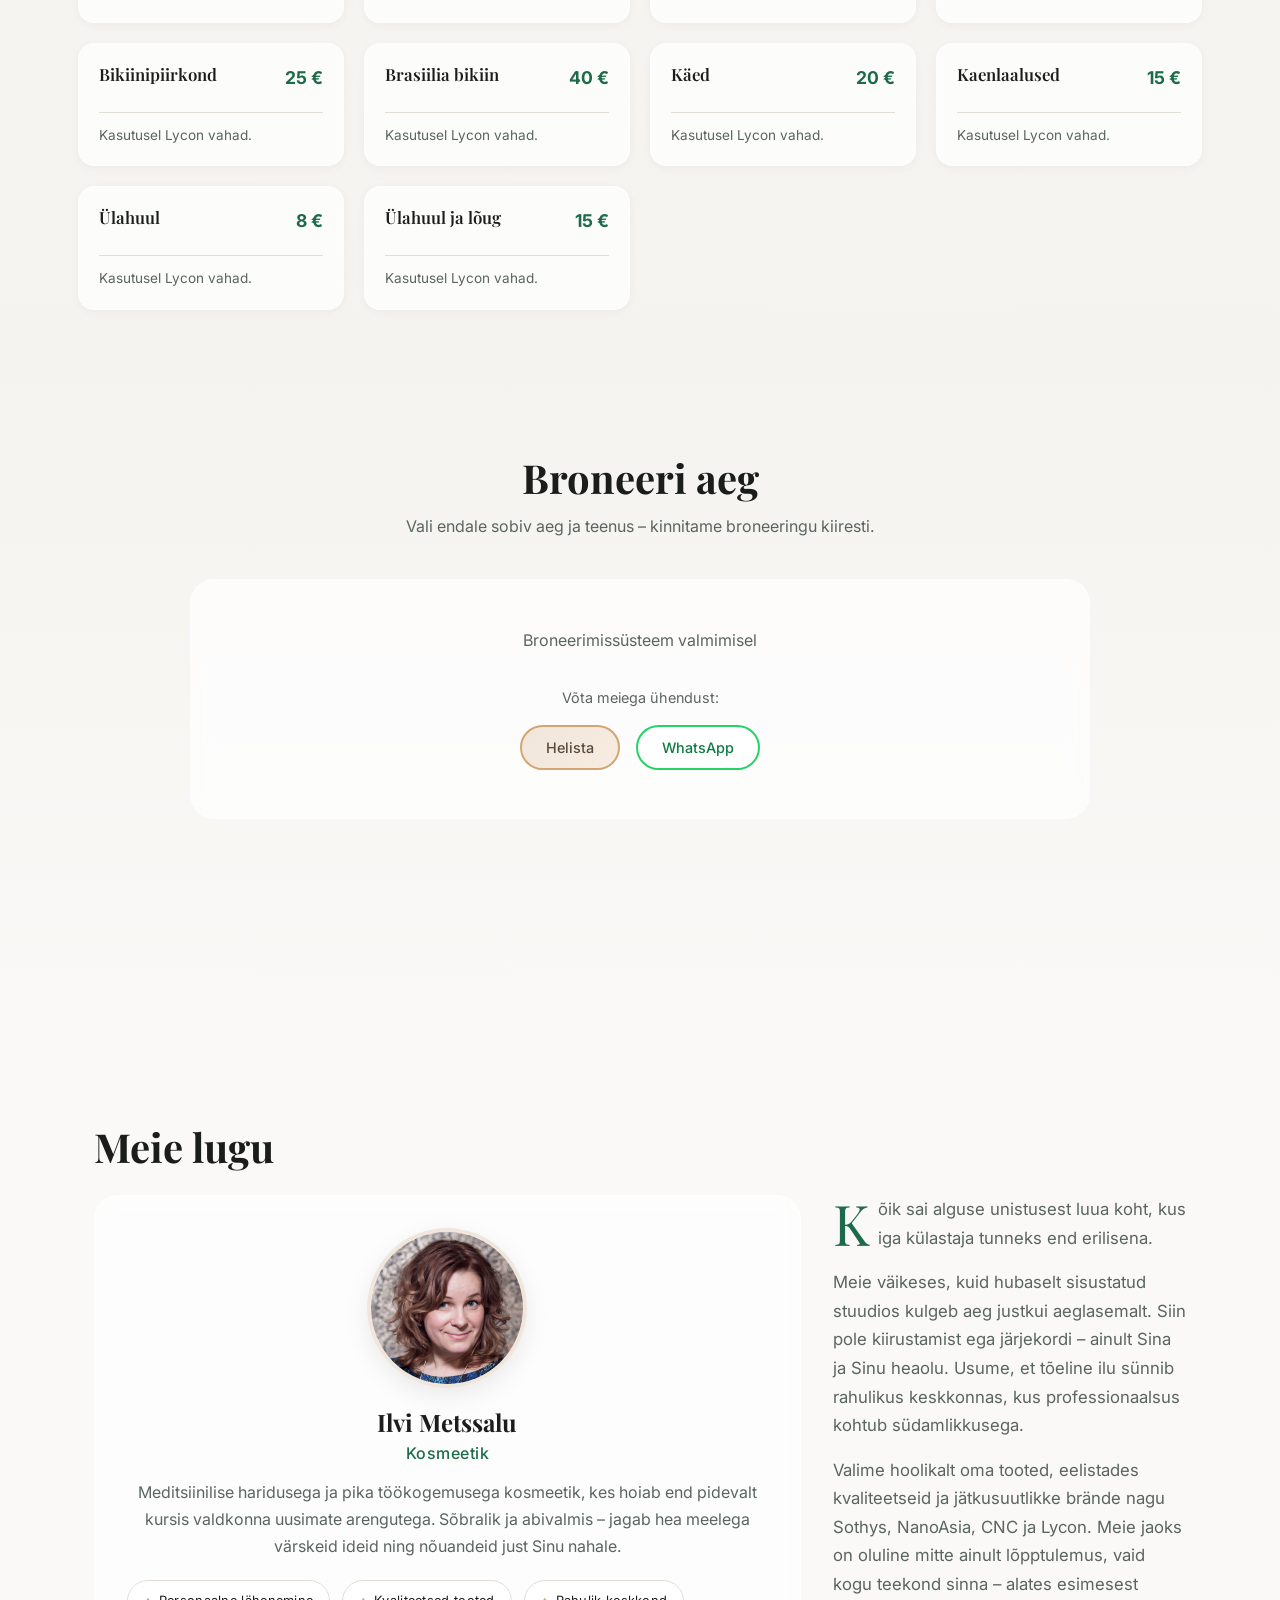
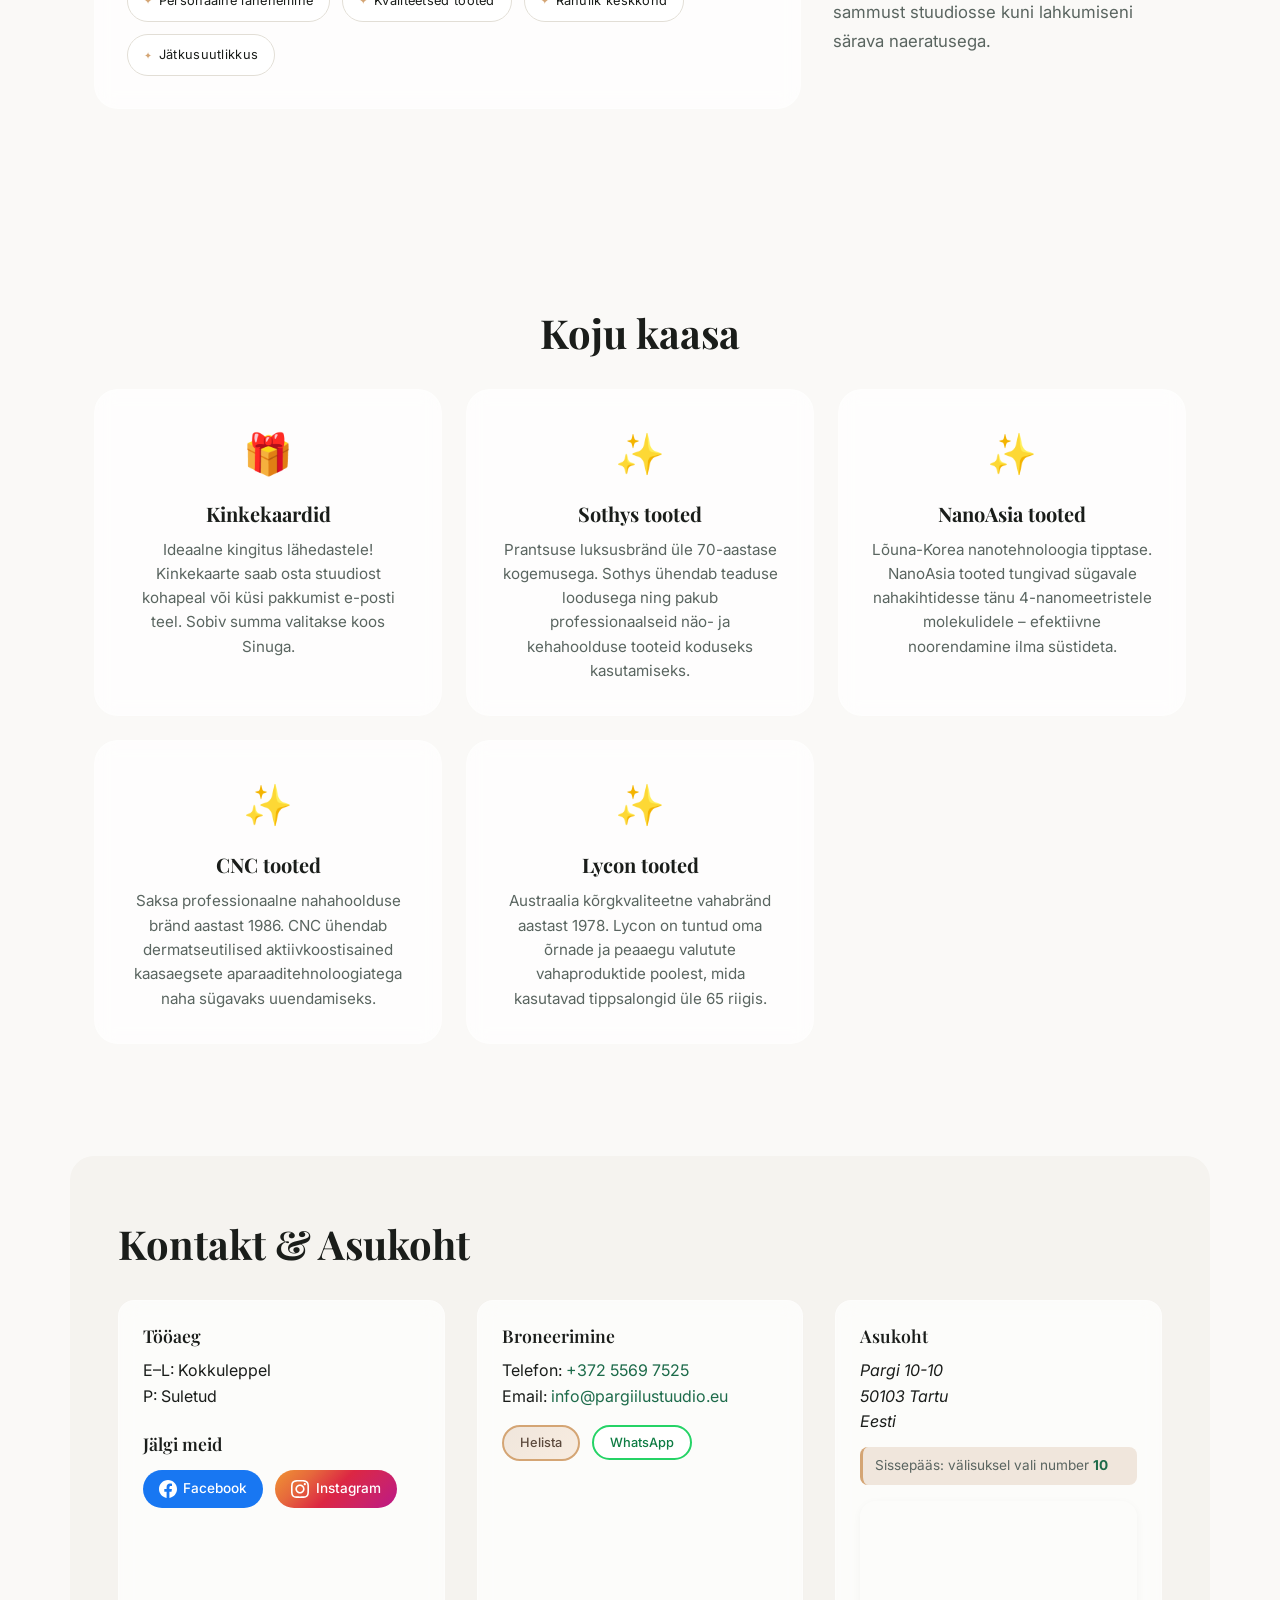
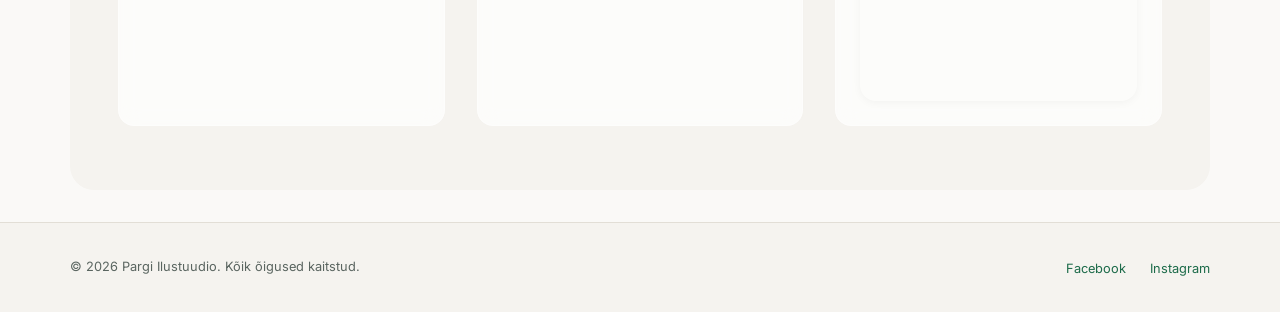
==== commit f554fef6: "Fix postcode, share preview, icons, metadata and stale-cache trap - Postcode 50103 (was 51014 on the" ====
--- a/index.html
+++ b/index.html
@@ -11,18 +11,53 @@
   <meta property="og:title" content="Pargi Ilustuudio – Ilu & Hoolitsus Tartus" />
   <meta property="og:description" content="Pargi Ilustuudio Tartus: näohooldused, ripsmed ja kulmud, depilatsioon." />
   <meta property="og:type" content="website" />
-  <meta property="og:url" content="https://www.pargiilustuudio.eu" />
-  <meta property="og:image" content="assets/og-image.jpg" />
-  <link rel="canonical" href="https://www.pargiilustuudio.eu" />
+  <meta property="og:url" content="https://pargiilustuudio.eu/" />
+  <meta property="og:site_name" content="Pargi Ilustuudio" />
+  <meta property="og:locale" content="et_EE" />
+  <meta property="og:image" content="https://pargiilustuudio.eu/assets/og-image.jpg" />
+  <meta property="og:image:width" content="1200" />
+  <meta property="og:image:height" content="630" />
+  <meta property="og:image:alt" content="Pargi Ilustuudio – kosmeetik Ilvi Metssalu, Pargi 10, Tartu" />
+  <link rel="canonical" href="https://pargiilustuudio.eu/" />
   <link rel="manifest" href="manifest.json" />
   <link rel="icon" href="assets/favicon.svg" type="image/svg+xml" />
-  <link rel="apple-touch-icon" sizes="192x192" href="assets/favicon.svg" />
-  <link rel="apple-touch-icon" sizes="512x512" href="assets/favicon.svg" />
+  <link rel="icon" href="assets/icons/favicon-32.png" sizes="32x32" type="image/png" />
+  <link rel="apple-touch-icon" href="assets/icons/apple-touch-icon.png" />
   <link rel="preconnect" href="https://fonts.googleapis.com" />
   <link rel="preconnect" href="https://fonts.gstatic.com" crossorigin />
   <link href="https://fonts.googleapis.com/css2?family=Cormorant+Garamond:wght@400;500;600&family=Inter:wght@400;500;600&family=Playfair+Display:wght@600&display=swap" rel="stylesheet" />
   <link rel="stylesheet" href="styles.css" />
-  <script type="application/ld+json" id="structured-data"></script>
+  <script type="application/ld+json">
+  {
+    "@context": "https://schema.org",
+    "@type": "BeautySalon",
+    "name": "Pargi Ilustuudio",
+    "description": "Pargi Ilustuudio Tartus: näohooldused, aparaadihooldused, ripsmed ja kulmud, jumestus ja depilatsioon.",
+    "url": "https://pargiilustuudio.eu/",
+    "image": "https://pargiilustuudio.eu/assets/og-image.jpg",
+    "logo": "https://pargiilustuudio.eu/assets/icons/icon-512.png",
+    "telephone": "+37255697525",
+    "email": "info@pargiilustuudio.eu",
+    "priceRange": "€€",
+    "address": {
+      "@type": "PostalAddress",
+      "streetAddress": "Pargi tn 10-10",
+      "addressLocality": "Tartu",
+      "postalCode": "50103",
+      "addressCountry": "EE"
+    },
+    "geo": {
+      "@type": "GeoCoordinates",
+      "latitude": 58.37117,
+      "longitude": 26.72823
+    },
+    "hasMap": "https://maps.google.com/?cid=1626287203448523784",
+    "sameAs": [
+      "https://www.facebook.com/pargiilustuudio/",
+      "https://www.instagram.com/pargiilustuudio/"
+    ]
+  }
+  </script>
 </head>
 <body>
   <header class="site-header" role="banner">
@@ -172,19 +207,19 @@
           <h3>Asukoht</h3>
           <address>
             Pargi 10-10<br />
-            51014 Tartu<br />
+            50103 Tartu<br />
             Eesti
           </address>
           <p class="entrance-note">Sissepääs: välisuksel vali number <strong>10</strong></p>
           <div class="map-embed">
             <iframe
-              src="https://www.google.com/maps/embed?pb=!1m18!1m12!1m3!1d2092.8!2d26.729!3d58.377!2m3!1f0!2f0!3f0!3m2!1i1024!2i768!4f13.1!3m3!1m2!1s0x46eb36e4a3a9a8c7%3A0x0!2sPargi%2010%2C%20Tartu!5e0!3m2!1set!2see!4v1"
+              src="https://www.google.com/maps/embed?pb=!1m18!1m12!1m3!1d2092.318334059355!2d26.728235400000003!3d58.371168100000006!2m3!1f0!2f0!3f0!3m2!1i1024!2i768!4f13.1!3m3!1m2!1s0x46eb377b950c66ad%3A0x1691bb9858500c08!2sPargi%20Ilustuudio!5e0!3m2!1set!2see!4v1792753816945!5m2!1set!2see"
               width="100%"
               height="200"
               style="border:0;"
               allowfullscreen=""
               loading="lazy"
-              referrerpolicy="no-referrer-when-downgrade"
+              referrerpolicy="strict-origin-when-cross-origin"
               title="Pargi Ilustuudio asukoht kaardil">
             </iframe>
           </div>
--- a/styles.css
+++ b/styles.css
@@ -341,6 +341,47 @@
   box-shadow: var(--shadow-md);
   border-color: var(--accent);
 }
+
+/* "New" service badge & card highlight */
+.service-card--new {
+  border-color: var(--accent-warm);
+  background: linear-gradient(135deg, rgba(255,255,255,0.75) 0%, rgba(240,230,220,0.45) 100%);
+  box-shadow: var(--shadow-sm), 0 0 0 1px rgba(212, 165, 116, 0.15);
+}
+.service-card--new:hover {
+  border-color: var(--accent-warm);
+  box-shadow: var(--shadow-md), 0 0 20px rgba(212, 165, 116, 0.18);
+}
+.badge-new {
+  position: absolute;
+  top: -0.5rem;
+  left: 1rem;
+  font-size: 0.65rem;
+  font-weight: 700;
+  letter-spacing: 0.08em;
+  text-transform: uppercase;
+  color: #fff;
+  background: linear-gradient(135deg, var(--accent-warm), #c4956a);
+  padding: 0.25rem 0.7rem;
+  border-radius: var(--radius-pill);
+  line-height: 1;
+  overflow: hidden;
+  z-index: 1;
+}
+.badge-new::after {
+  content: '';
+  position: absolute;
+  top: 0;
+  left: -100%;
+  width: 100%;
+  height: 100%;
+  background: linear-gradient(90deg, transparent, rgba(255,255,255,0.45), transparent);
+  animation: badge-shimmer 3s ease-in-out infinite;
+}
+@keyframes badge-shimmer {
+  0%, 100% { left: -100%; }
+  50% { left: 100%; }
+}
 .service-card h3 {
   margin: 0;
   font-family: var(--font-serif);
@@ -811,9 +852,9 @@
 /* WhatsApp link styling */
 .cta.outline.whatsapp {
   border-color: #25d366;
-  color: #25d366;
+  color: #0e7c43; /* darker WhatsApp green: 5.3:1 contrast on white (#25d366 text was 2:1) */
 }
 .cta.outline.whatsapp:hover {
-  background: #25d366;
+  background: #0e7c43;
   color: #fff;
 }
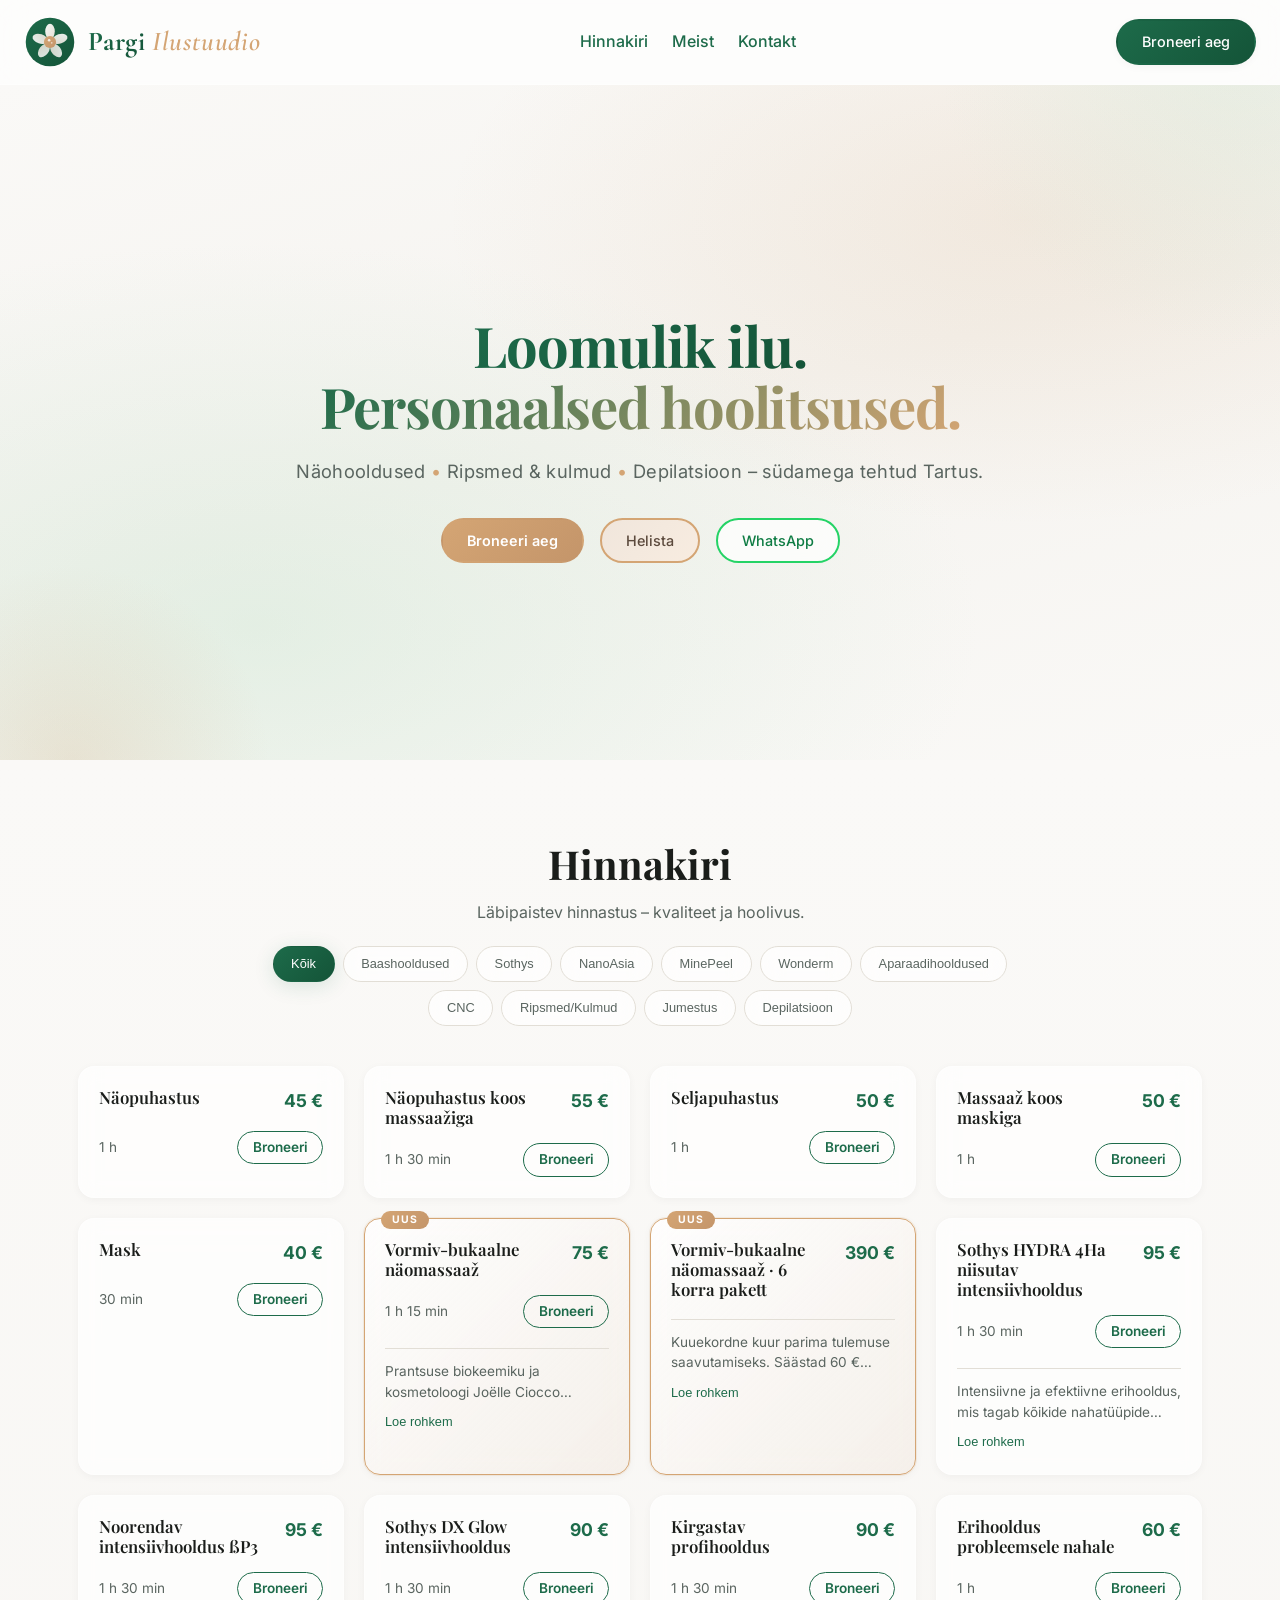
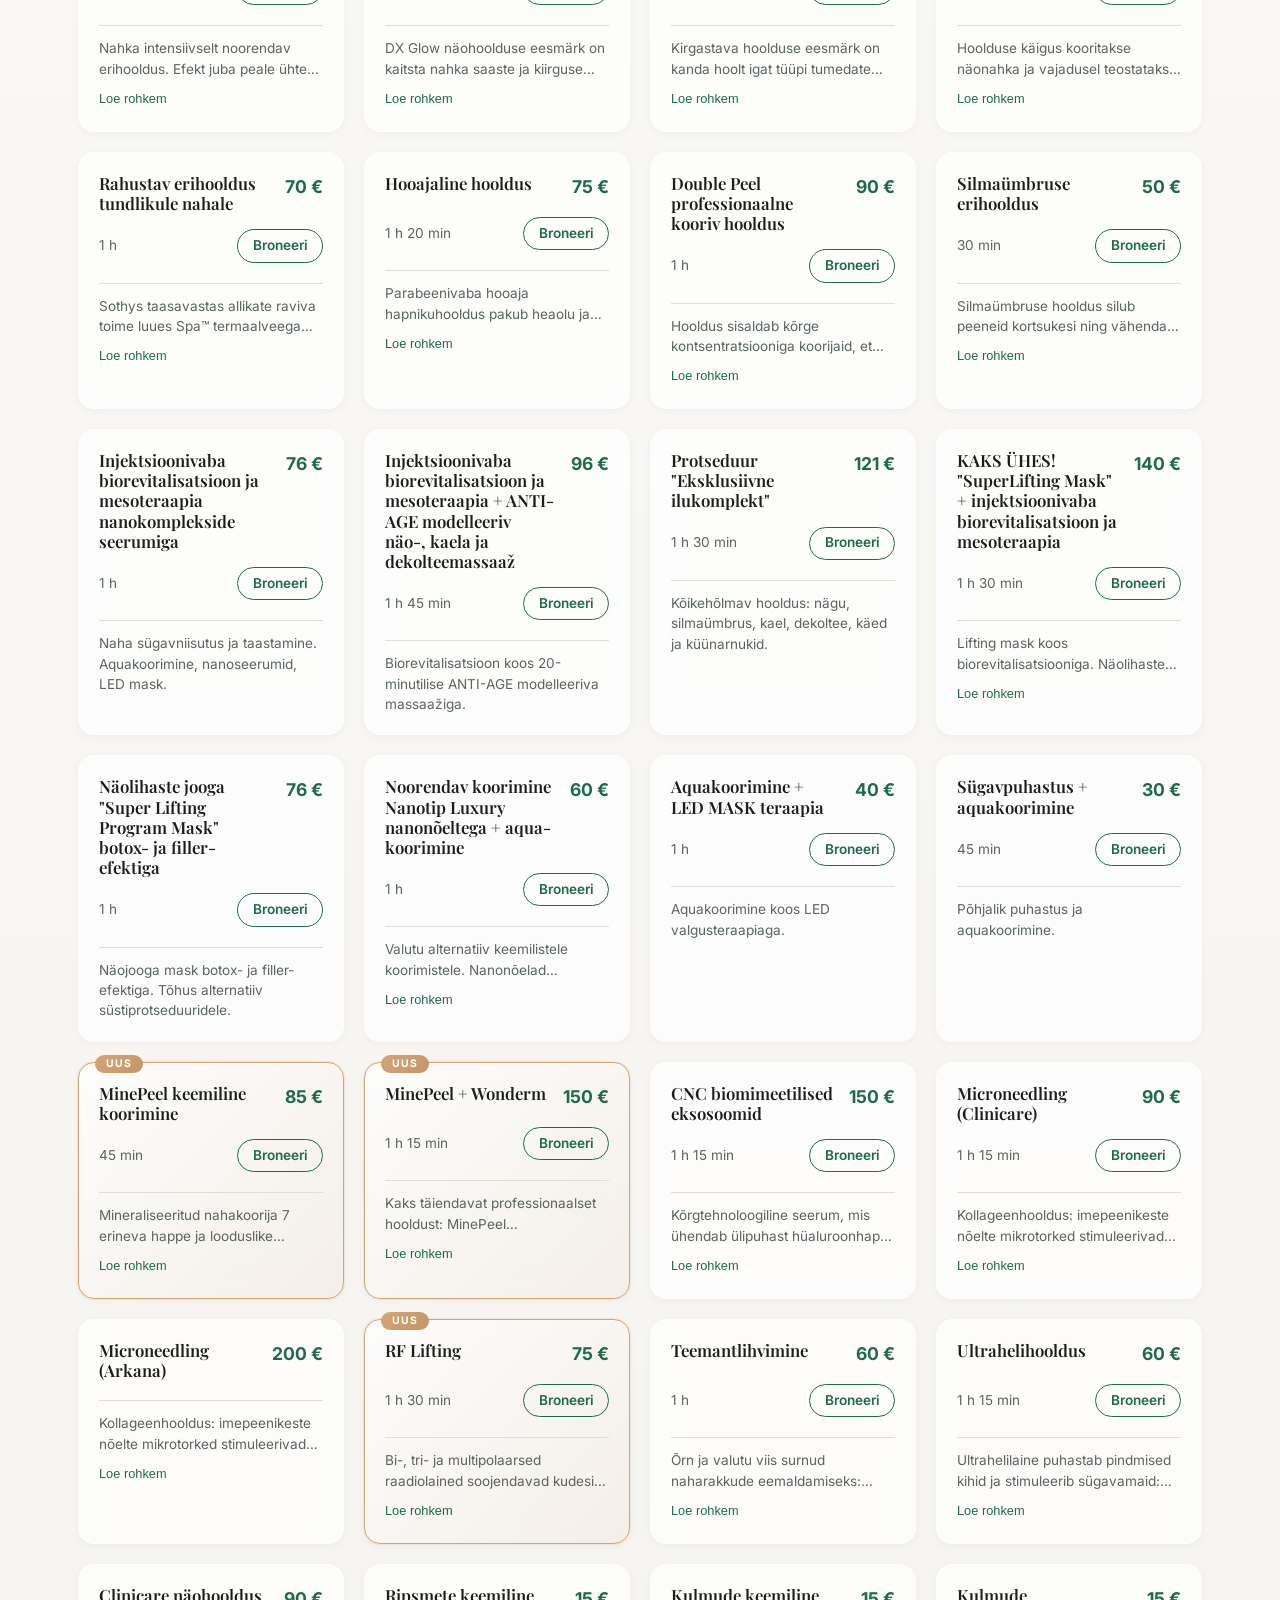
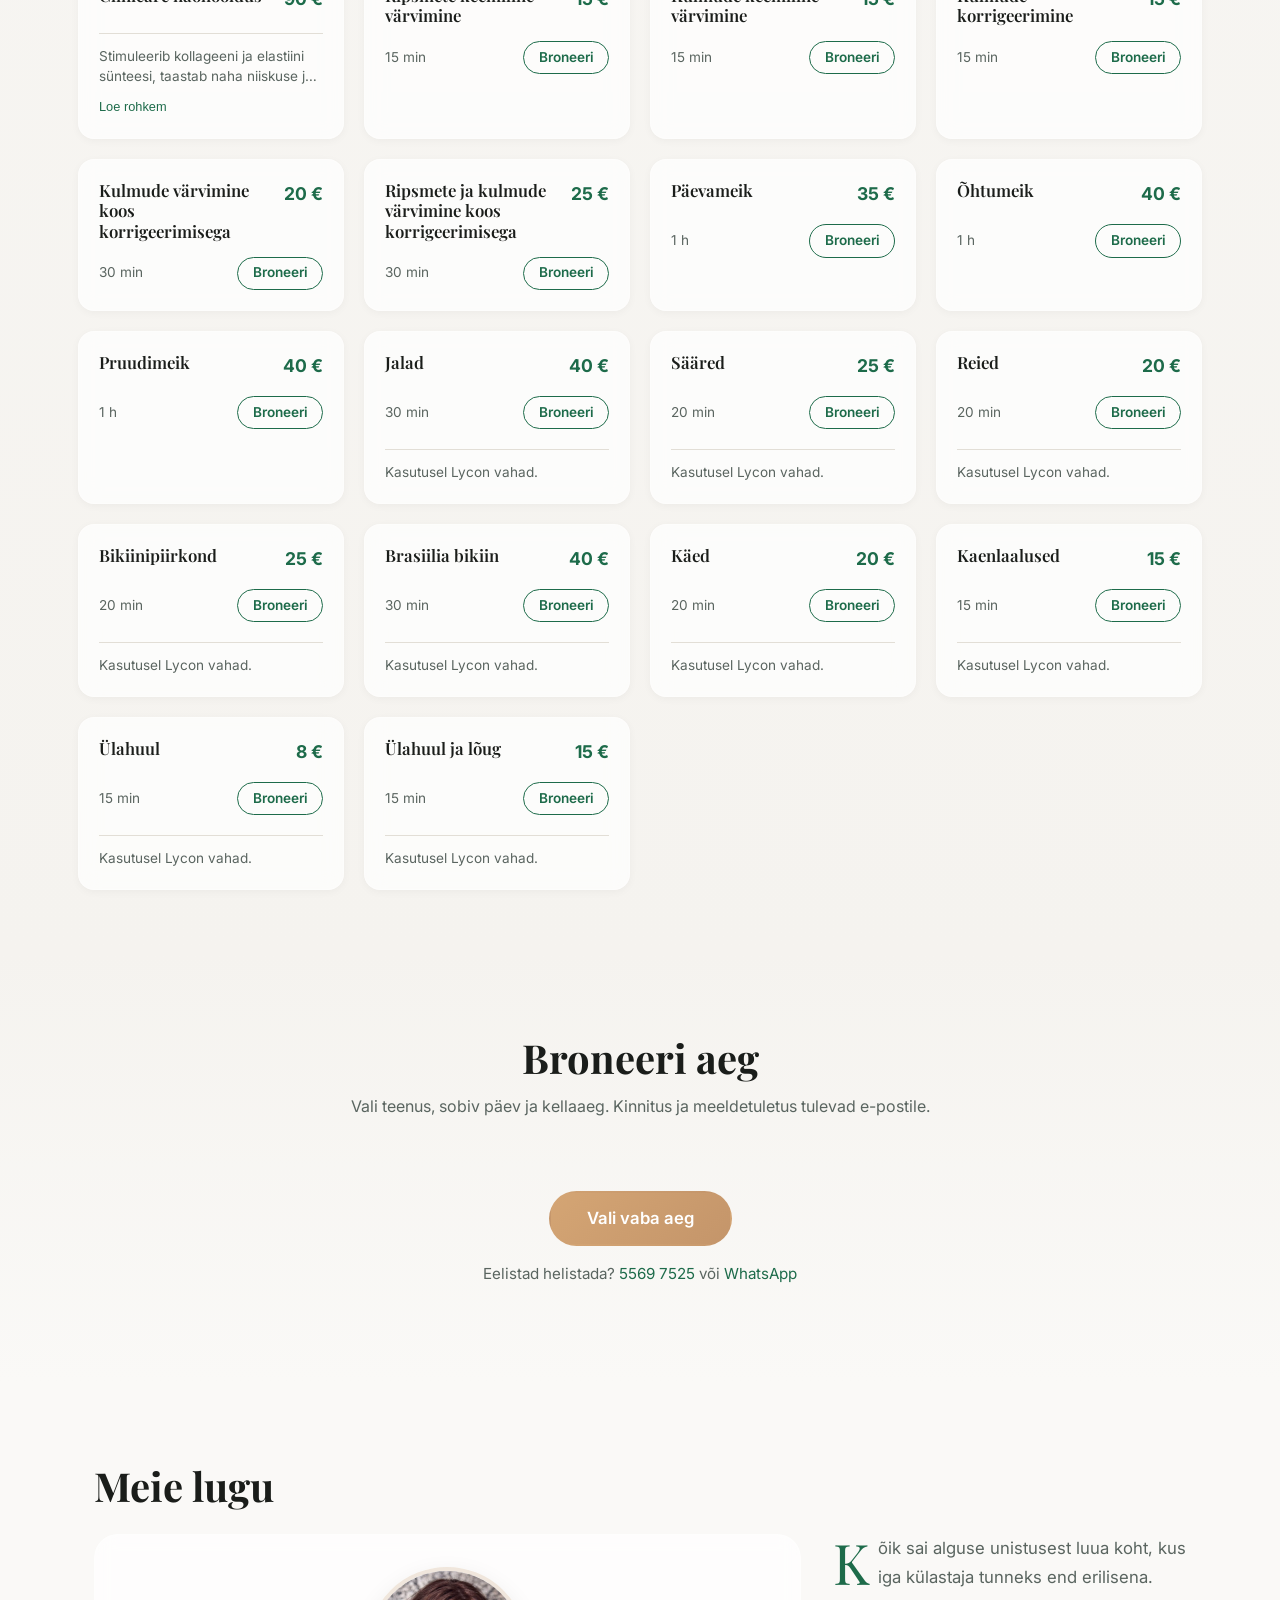
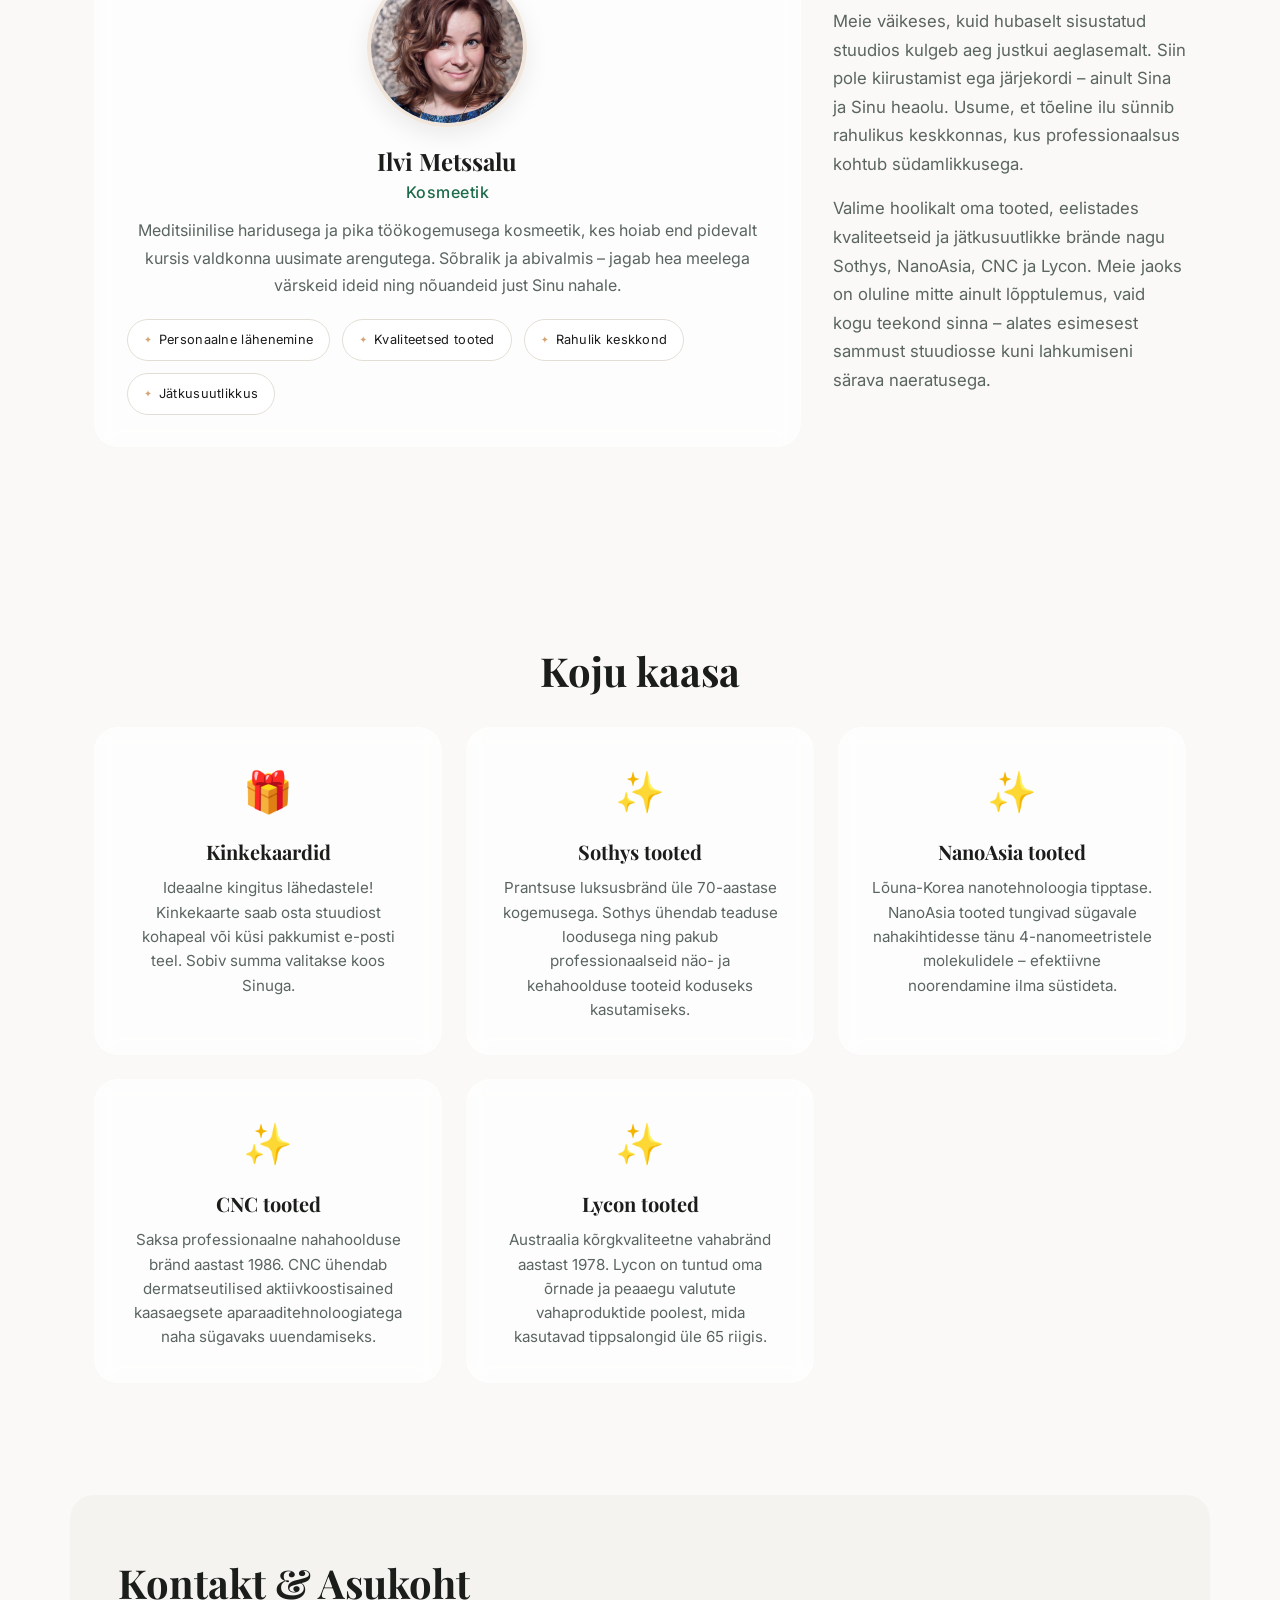
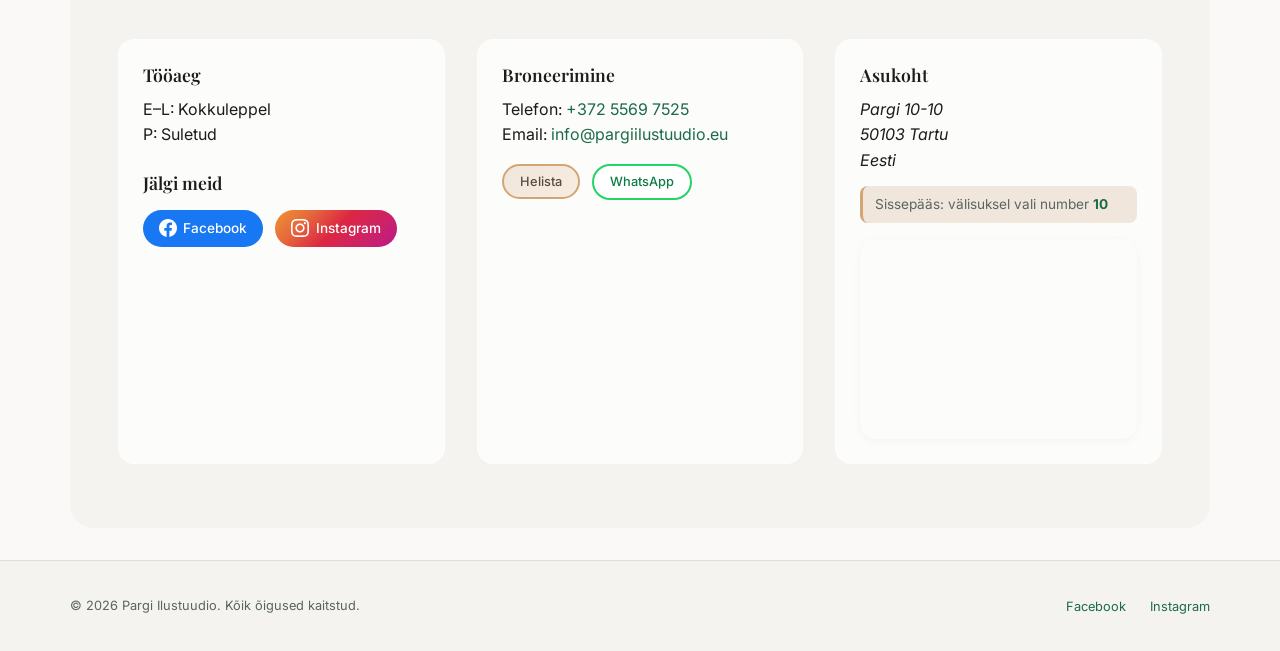
==== commit 1bf8d815: "Add own online booking: /broneeri/ page and Google Apps Script backend Bookings go into the salon's " ====
--- a/index.html
+++ b/index.html
@@ -72,7 +72,7 @@
         <li><a href="#kontakt">Kontakt</a></li>
       </ul>
     </nav>
-    <a href="#booklux-booking" class="cta primary" id="hero-book-cta">Broneeri aeg</a>
+    <a href="/broneeri/" class="cta primary" id="hero-book-cta">Broneeri aeg</a>
   </header>
 
   <section class="hero" id="broneeri" aria-labelledby="hero-heading">
@@ -80,7 +80,7 @@
       <h2 id="hero-heading"><span class="highlight">Loomulik ilu.</span><br><span class="highlight accent">Personaalsed hoolitsused.</span></h2>
       <p class="tagline">Näohooldused <span>•</span> Ripsmed & kulmud <span>•</span> Depilatsioon – südamega tehtud Tartus.</p>
       <div class="hero-actions">
-        <a class="cta booking" href="#booklux-booking" id="booking-cta">Broneeri aeg</a>
+        <a class="cta booking" href="/broneeri/" id="booking-cta">Broneeri aeg</a>
         <a class="cta accent" href="tel:+37255697525">Helista</a>
         <a class="cta outline whatsapp" href="https://wa.me/37255697525" rel="noopener" target="_blank">WhatsApp</a>
       </div>
@@ -99,21 +99,14 @@
       <div id="pricing-container" class="pricing-container" aria-live="polite"></div>
     </section>
 
-    <section id="booklux-booking" aria-labelledby="booking-heading" class="booking-section">
+    <section id="broneerimine" aria-labelledby="booking-heading" class="booking-section">
       <div class="section-head">
         <h2 id="booking-heading">Broneeri aeg</h2>
-        <p class="intro">Vali endale sobiv aeg ja teenus – kinnitame broneeringu kiiresti.</p>
-      </div>
-      <div id="booklux-container" class="booklux-container">
-        <!-- Booklux embed will be inserted here -->
-        <div class="booklux-placeholder">
-          <p>Broneerimissüsteem valmimisel</p>
-          <p class="booklux-fallback">Võta meiega ühendust:</p>
-          <div class="hero-actions">
-            <a class="cta accent" href="tel:+37255697525">Helista</a>
-            <a class="cta outline whatsapp" href="https://wa.me/37255697525" rel="noopener" target="_blank">WhatsApp</a>
-          </div>
-        </div>
+        <p class="intro">Vali teenus, sobiv päev ja kellaaeg. Kinnitus ja meeldetuletus tulevad e-postile.</p>
+      </div>
+      <div class="booking-cta-box">
+        <a class="cta booking" href="/broneeri/">Vali vaba aeg</a>
+        <p class="booking-alt">Eelistad helistada? <a href="tel:+37255697525">5569 7525</a> või <a href="https://wa.me/37255697525" rel="noopener" target="_blank">WhatsApp</a></p>
       </div>
     </section>
 
@@ -242,7 +235,7 @@
 
   <!-- Mobile sticky booking button -->
   <div class="mobile-booking">
-    <a class="cta booking" href="#booklux-booking">Broneeri aeg</a>
+    <a class="cta booking" href="/broneeri/">Broneeri aeg</a>
   </div>
 
   <script src="script.js" defer></script>
--- a/styles.css
+++ b/styles.css
@@ -698,30 +698,12 @@
   padding: 5rem 1rem 4rem;
   background: linear-gradient(180deg, var(--bg-warm) 0%, var(--bg) 100%);
 }
-.booklux-container {
-  max-width: 900px;
-  margin: 0 auto;
-  min-height: 400px;
-}
-.booklux-placeholder {
-  background: var(--card-bg);
-  backdrop-filter: blur(10px);
-  border: 1px solid var(--glass-border);
-  border-radius: var(--radius-lg);
-  padding: 3rem 2rem;
+.booking-cta-box {
   text-align: center;
-}
-.booklux-placeholder p {
-  color: var(--text-muted);
-  margin-bottom: 1rem;
-}
-.booklux-placeholder .booklux-fallback {
-  margin-top: 2rem;
-  font-size: 0.9rem;
-}
-.booklux-placeholder .hero-actions {
-  margin-top: 1rem;
-}
+  padding: 2rem 1rem;
+}
+.booking-cta-box .cta { font-size: 1.05rem; padding: 0.95rem 2.25rem; }
+.booking-alt { margin-top: 1rem; color: var(--text-muted); font-size: 0.95rem; }
 
 /* Entrance note styling */
 .entrance-note {
@@ -858,3 +840,10 @@
   background: #0e7c43;
   color: #fff;
 }
+
+/* Price list: duration and per-service booking link */
+.service-book { display: flex; align-items: center; justify-content: space-between; gap: 0.75rem; margin-top: 0.5rem; }
+.service-duration { font-size: 0.85rem; color: var(--text-muted); }
+.service-book-link { font-size: 0.85rem; font-weight: 600; color: var(--accent-strong); border: 1px solid var(--accent-strong);
+  border-radius: var(--radius-pill); padding: 0.3rem 0.9rem; }
+.service-book-link:hover, .service-book-link:focus { background: var(--accent-strong); color: #fff; }
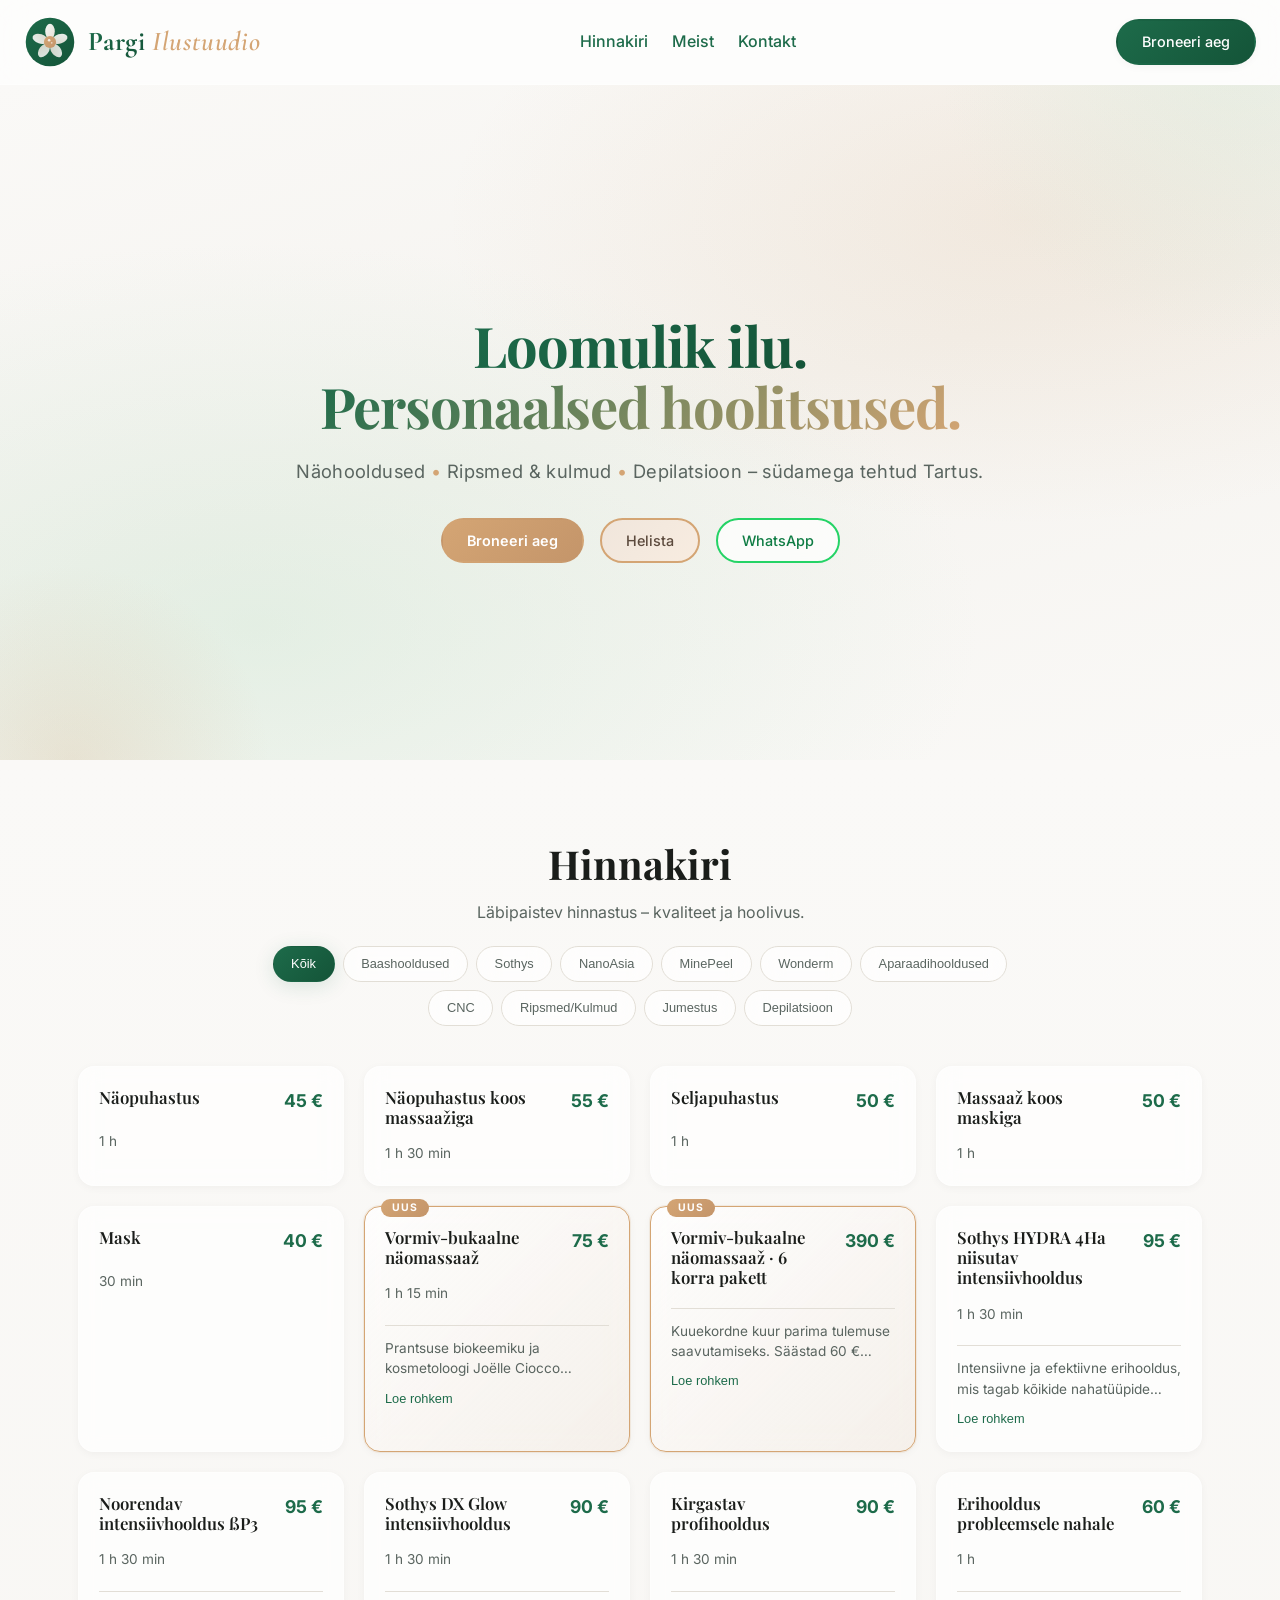
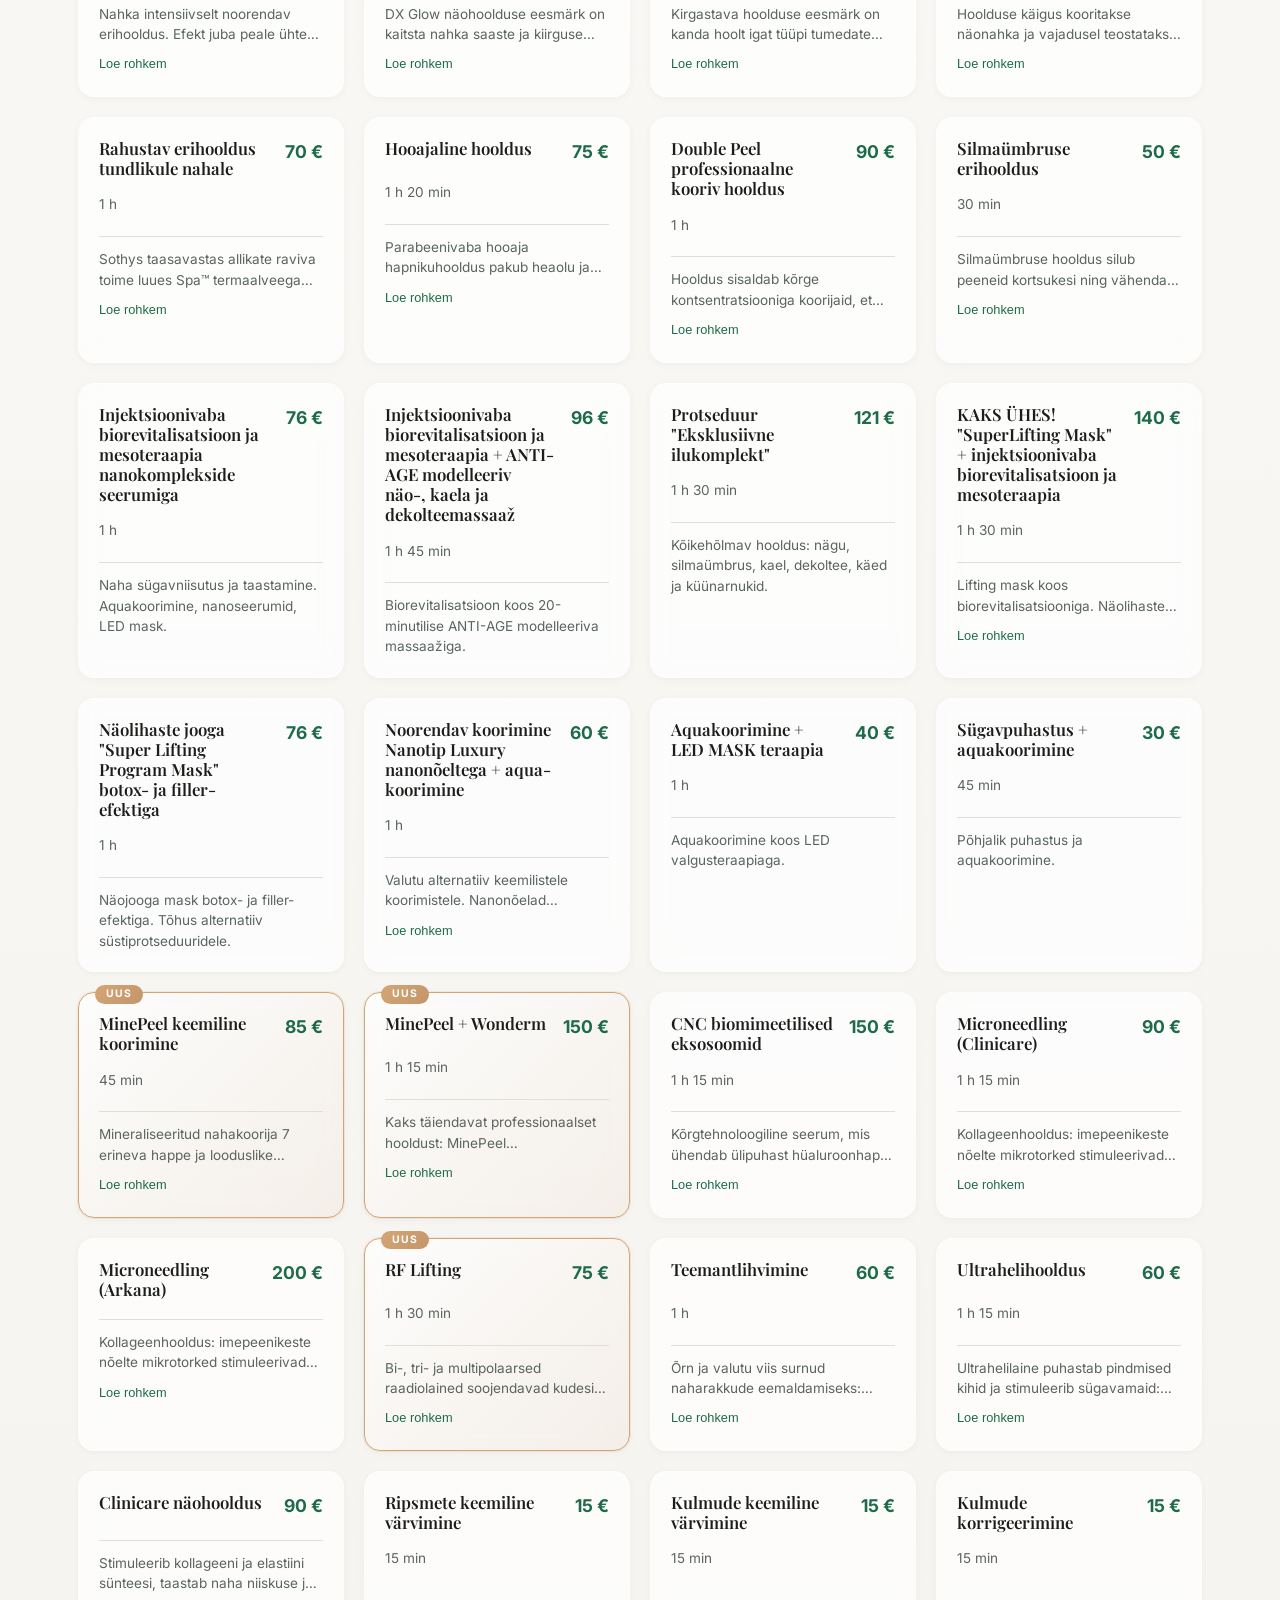
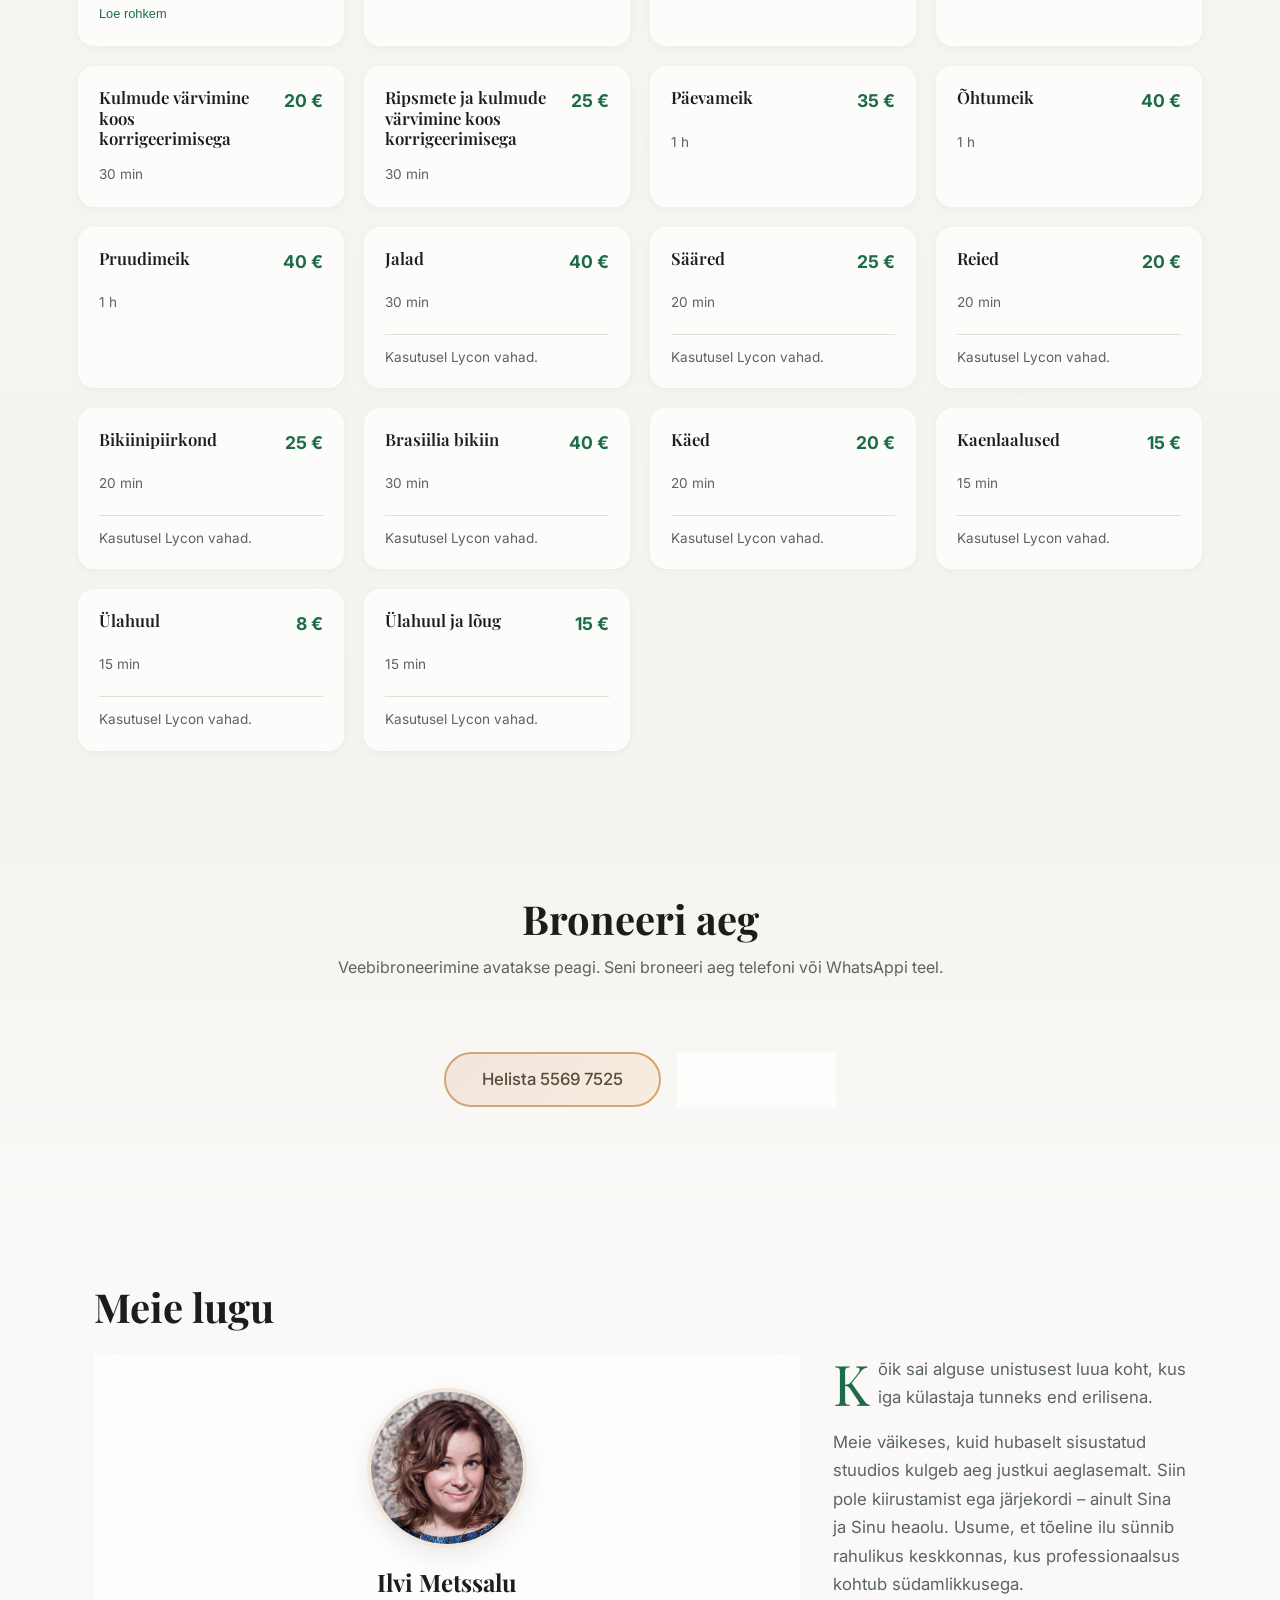
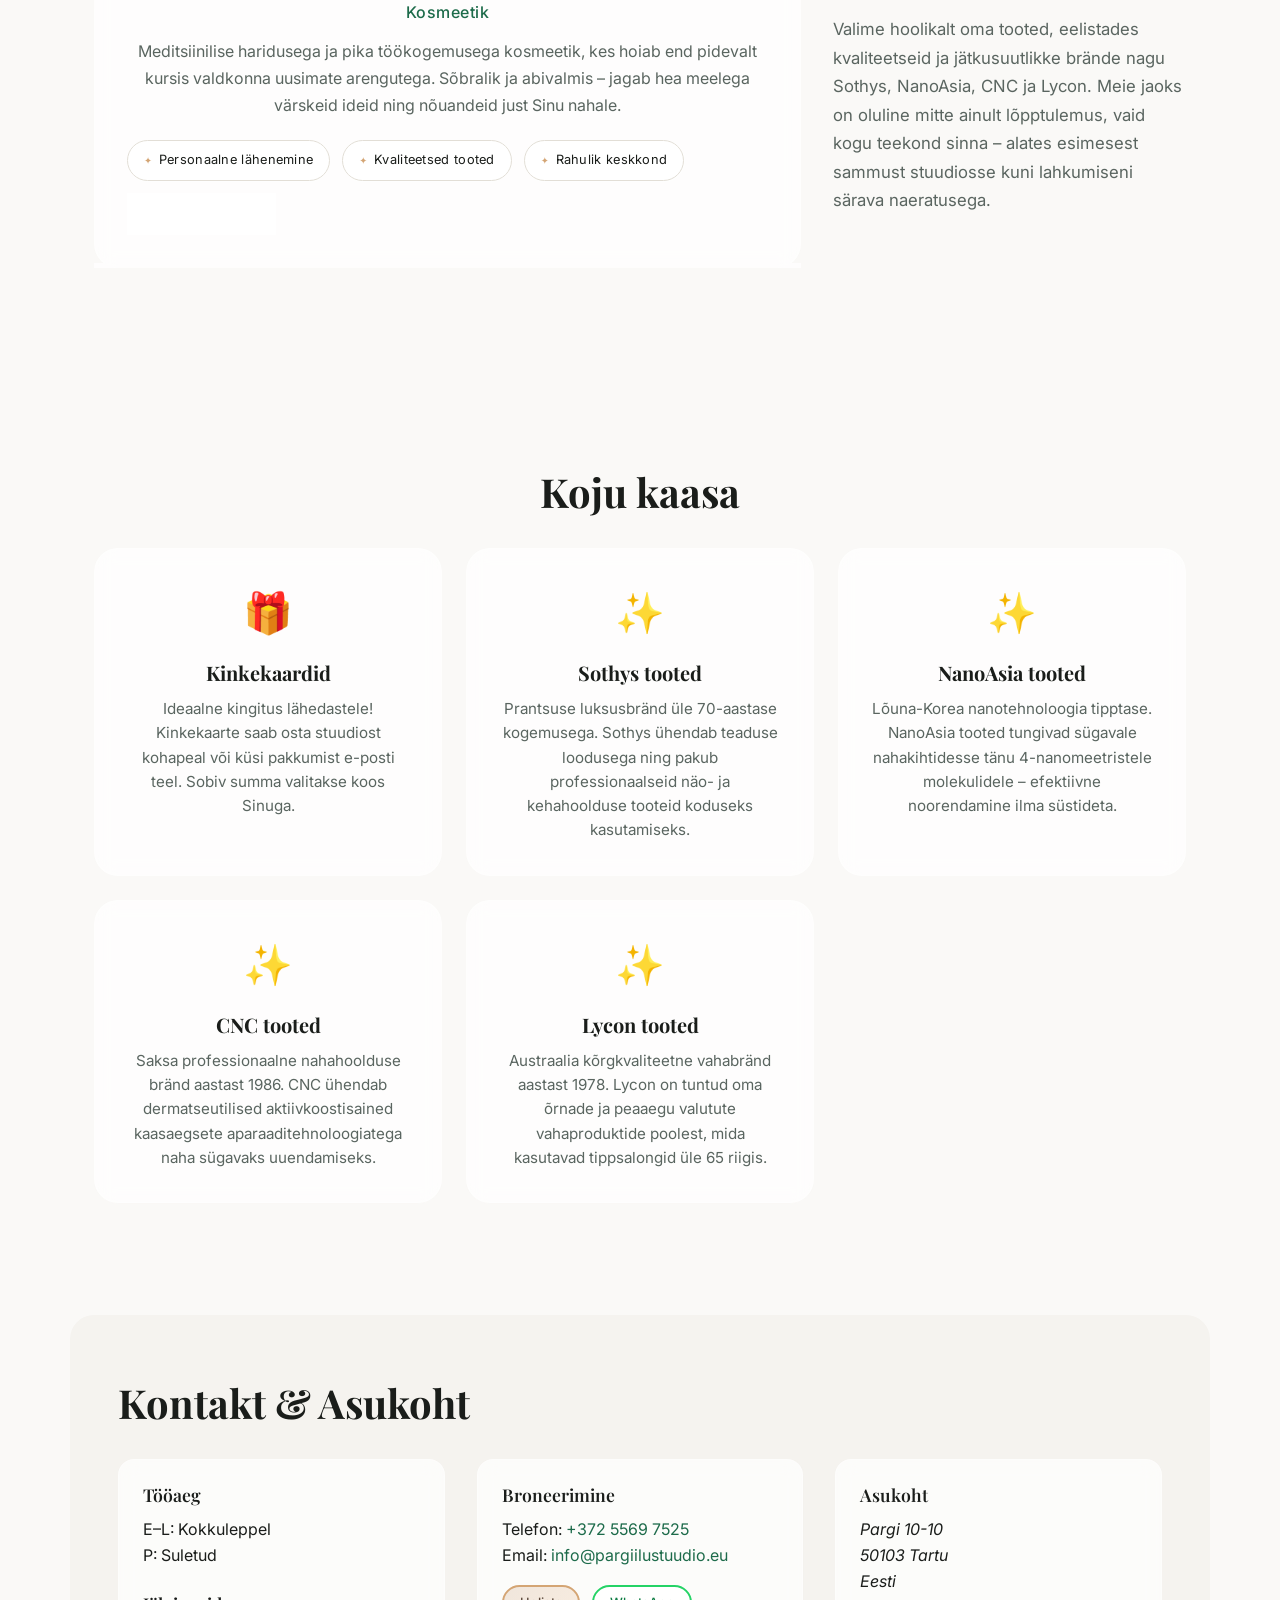
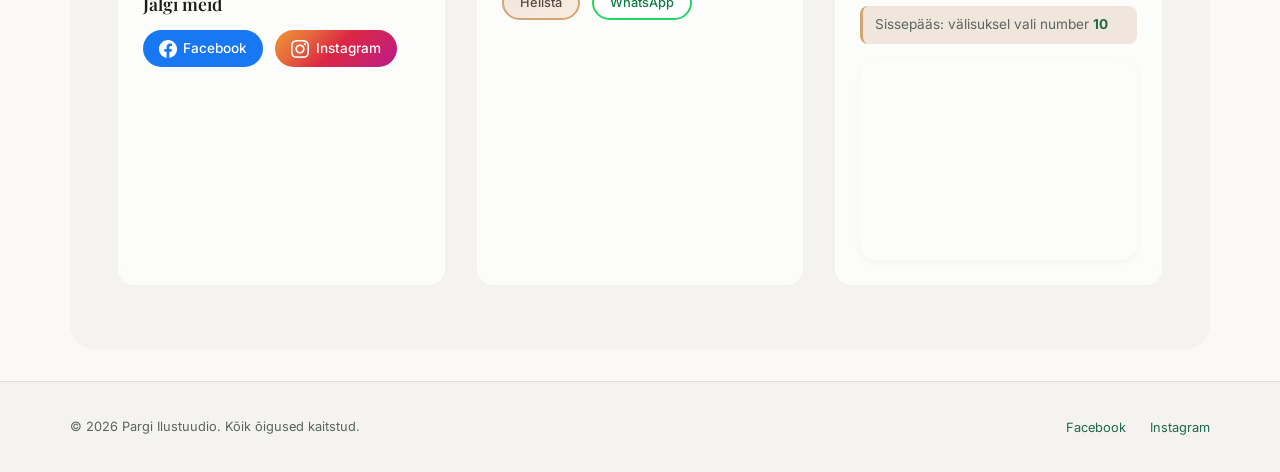
==== commit e4058ee2: "Let Ilvi add her own appointments; keep online booking closed until launch - Minu tööajad: "Lisa aeg" ====
--- a/index.html
+++ b/index.html
@@ -238,6 +238,7 @@
     <a class="cta booking" href="/broneeri/">Broneeri aeg</a>
   </div>
 
+  <script src="/broneeri/config.js" defer></script>
   <script src="script.js" defer></script>
 </body>
 </html>
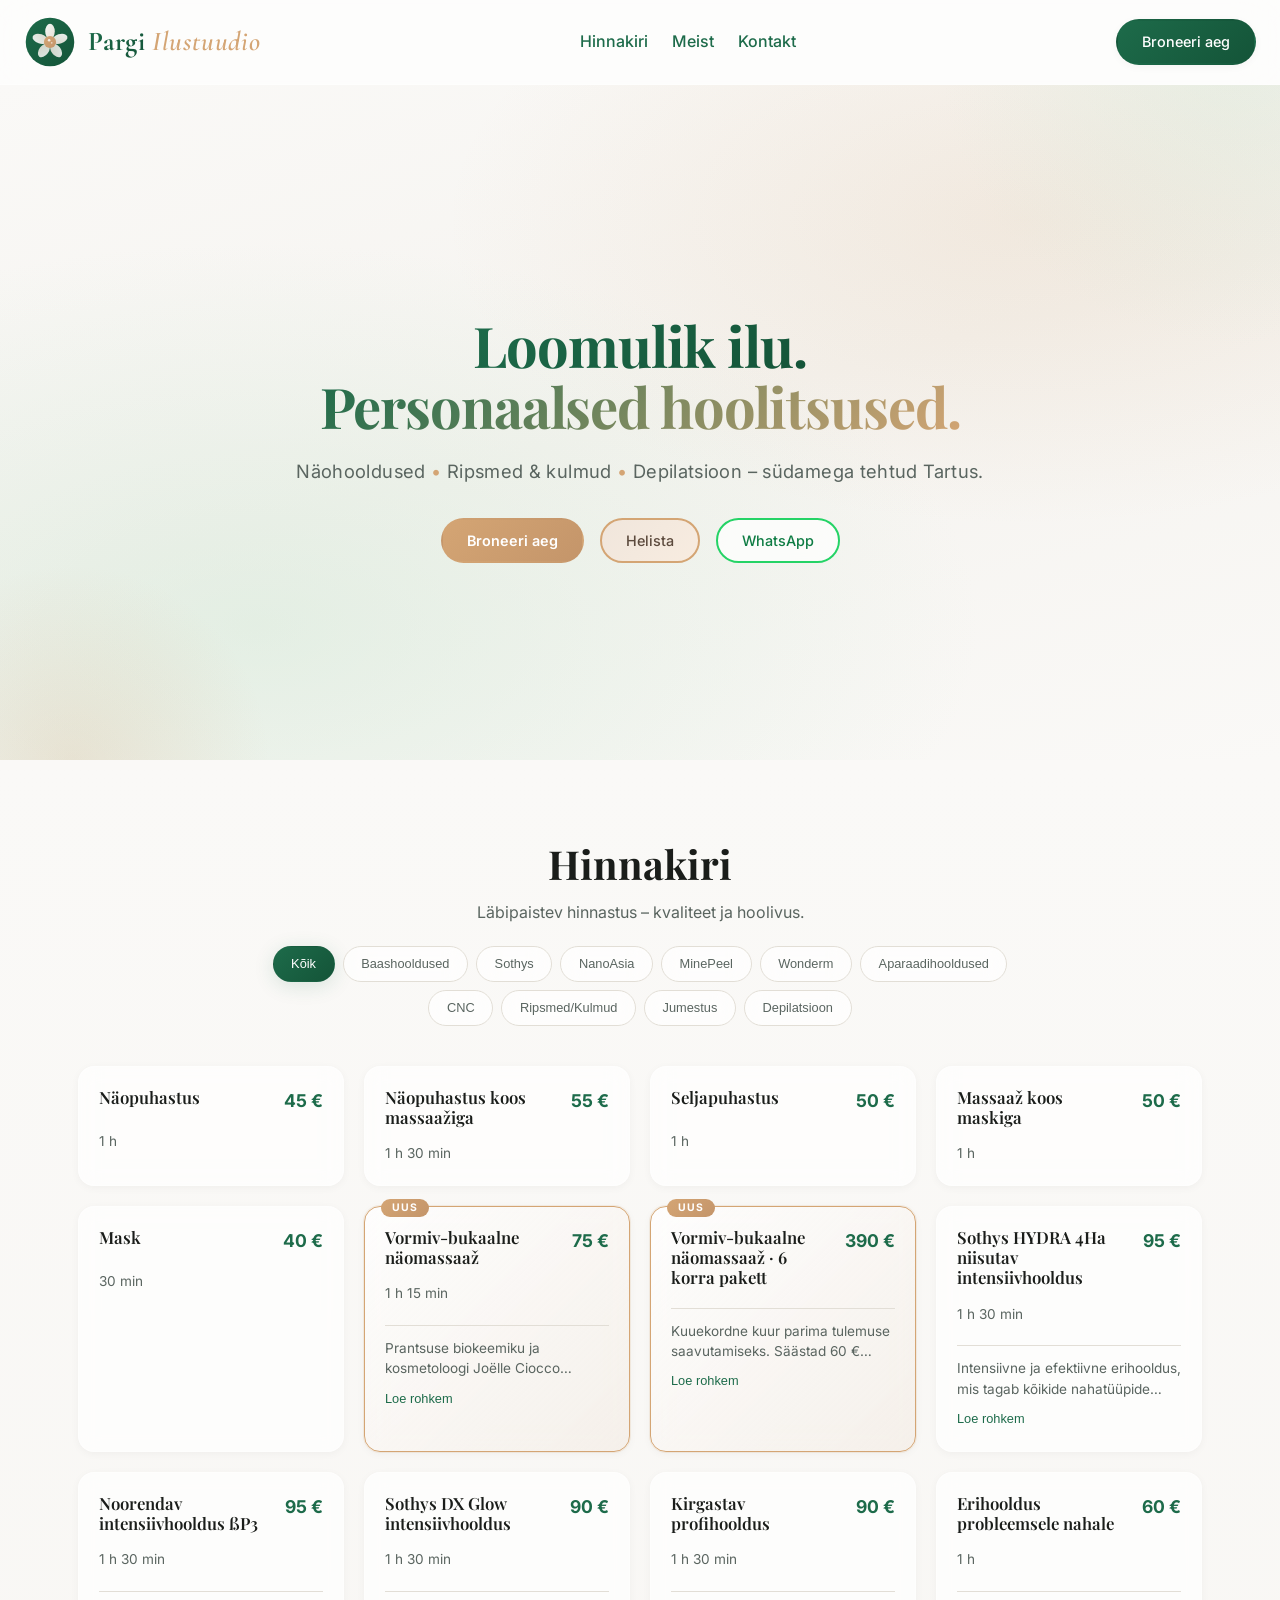
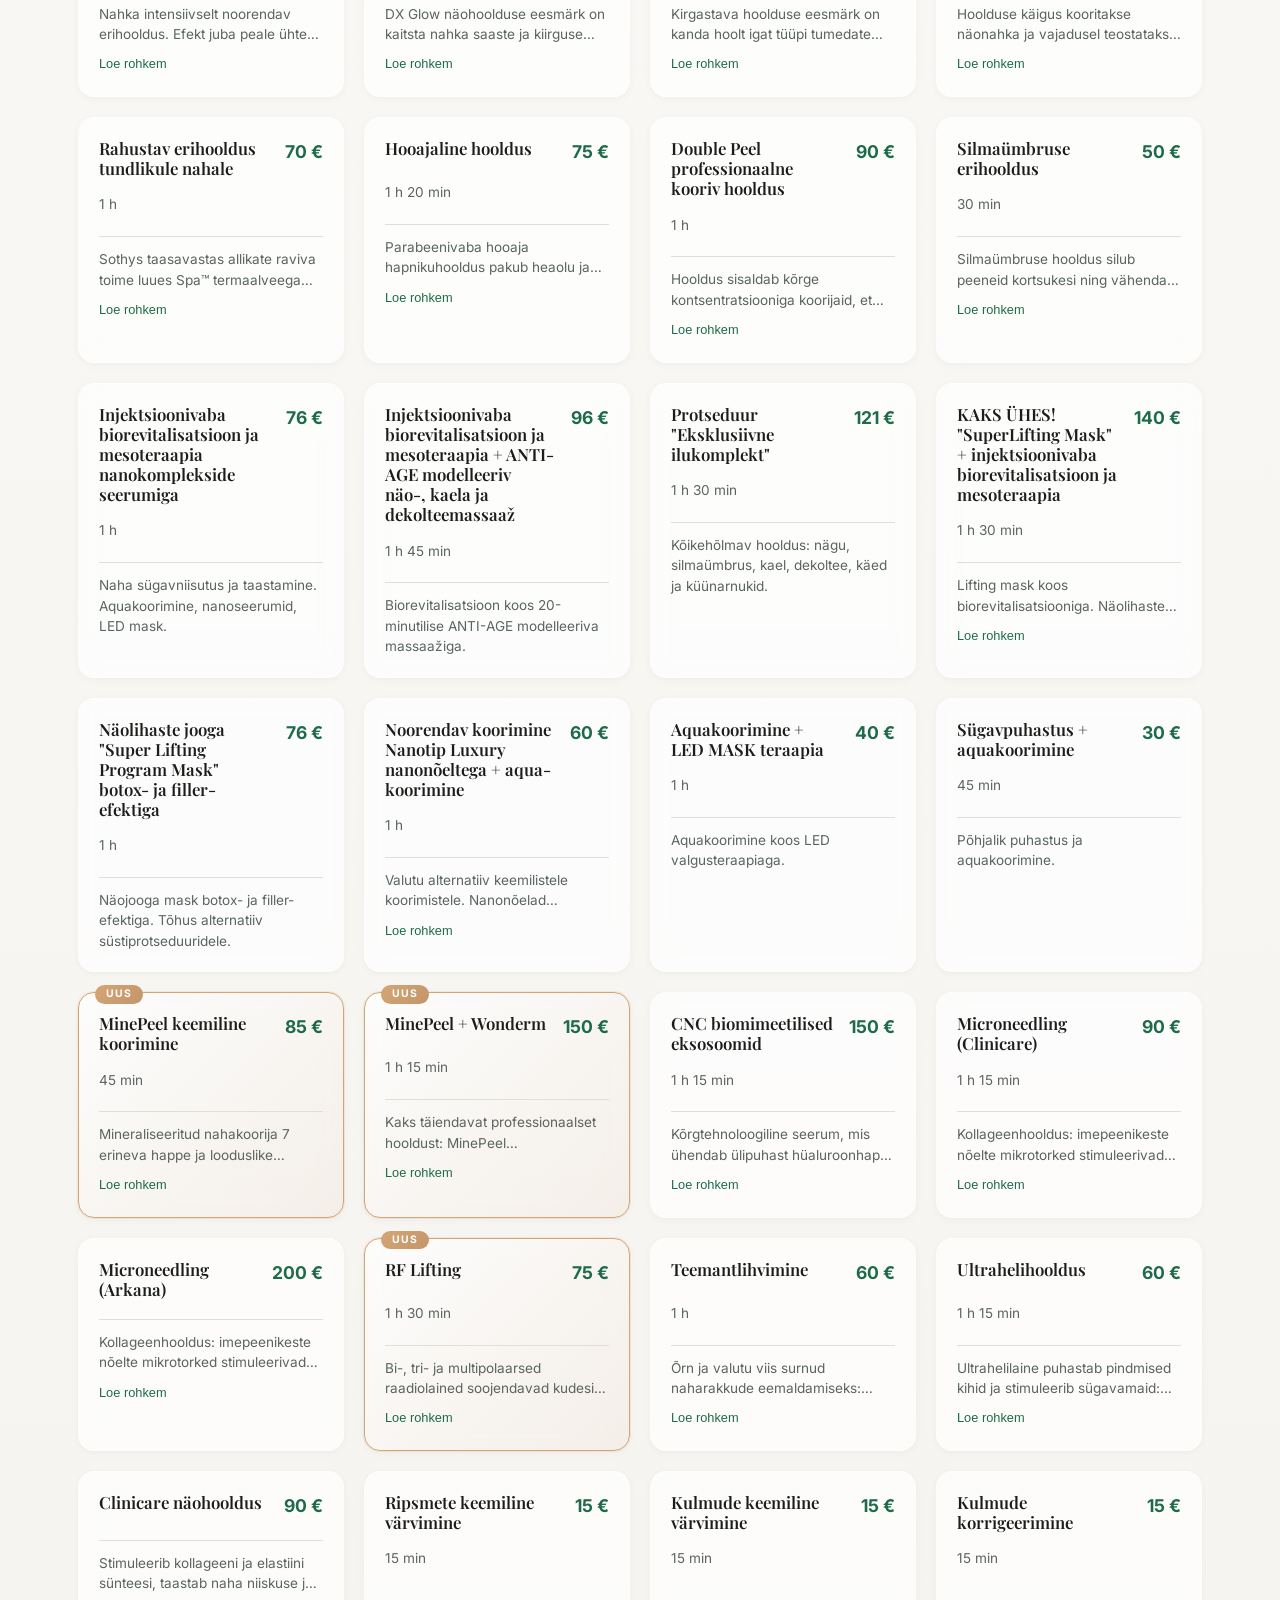
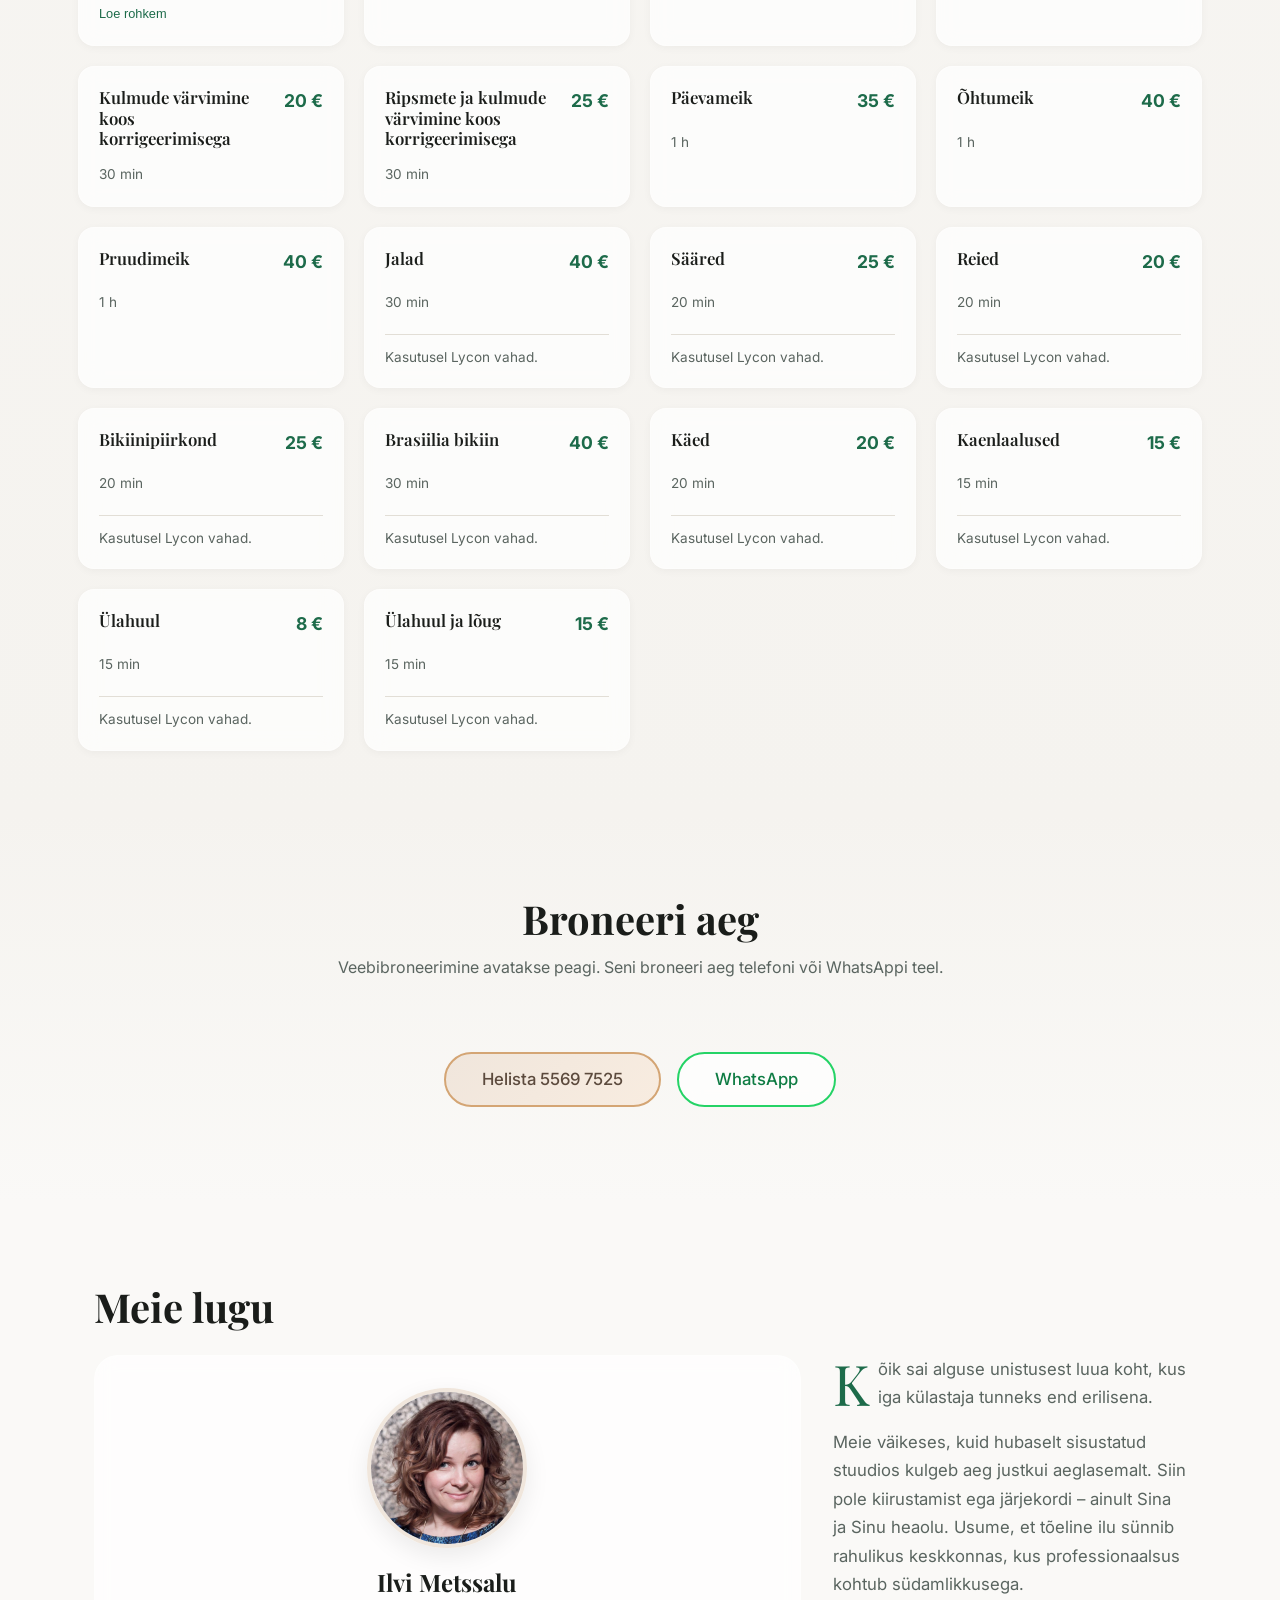
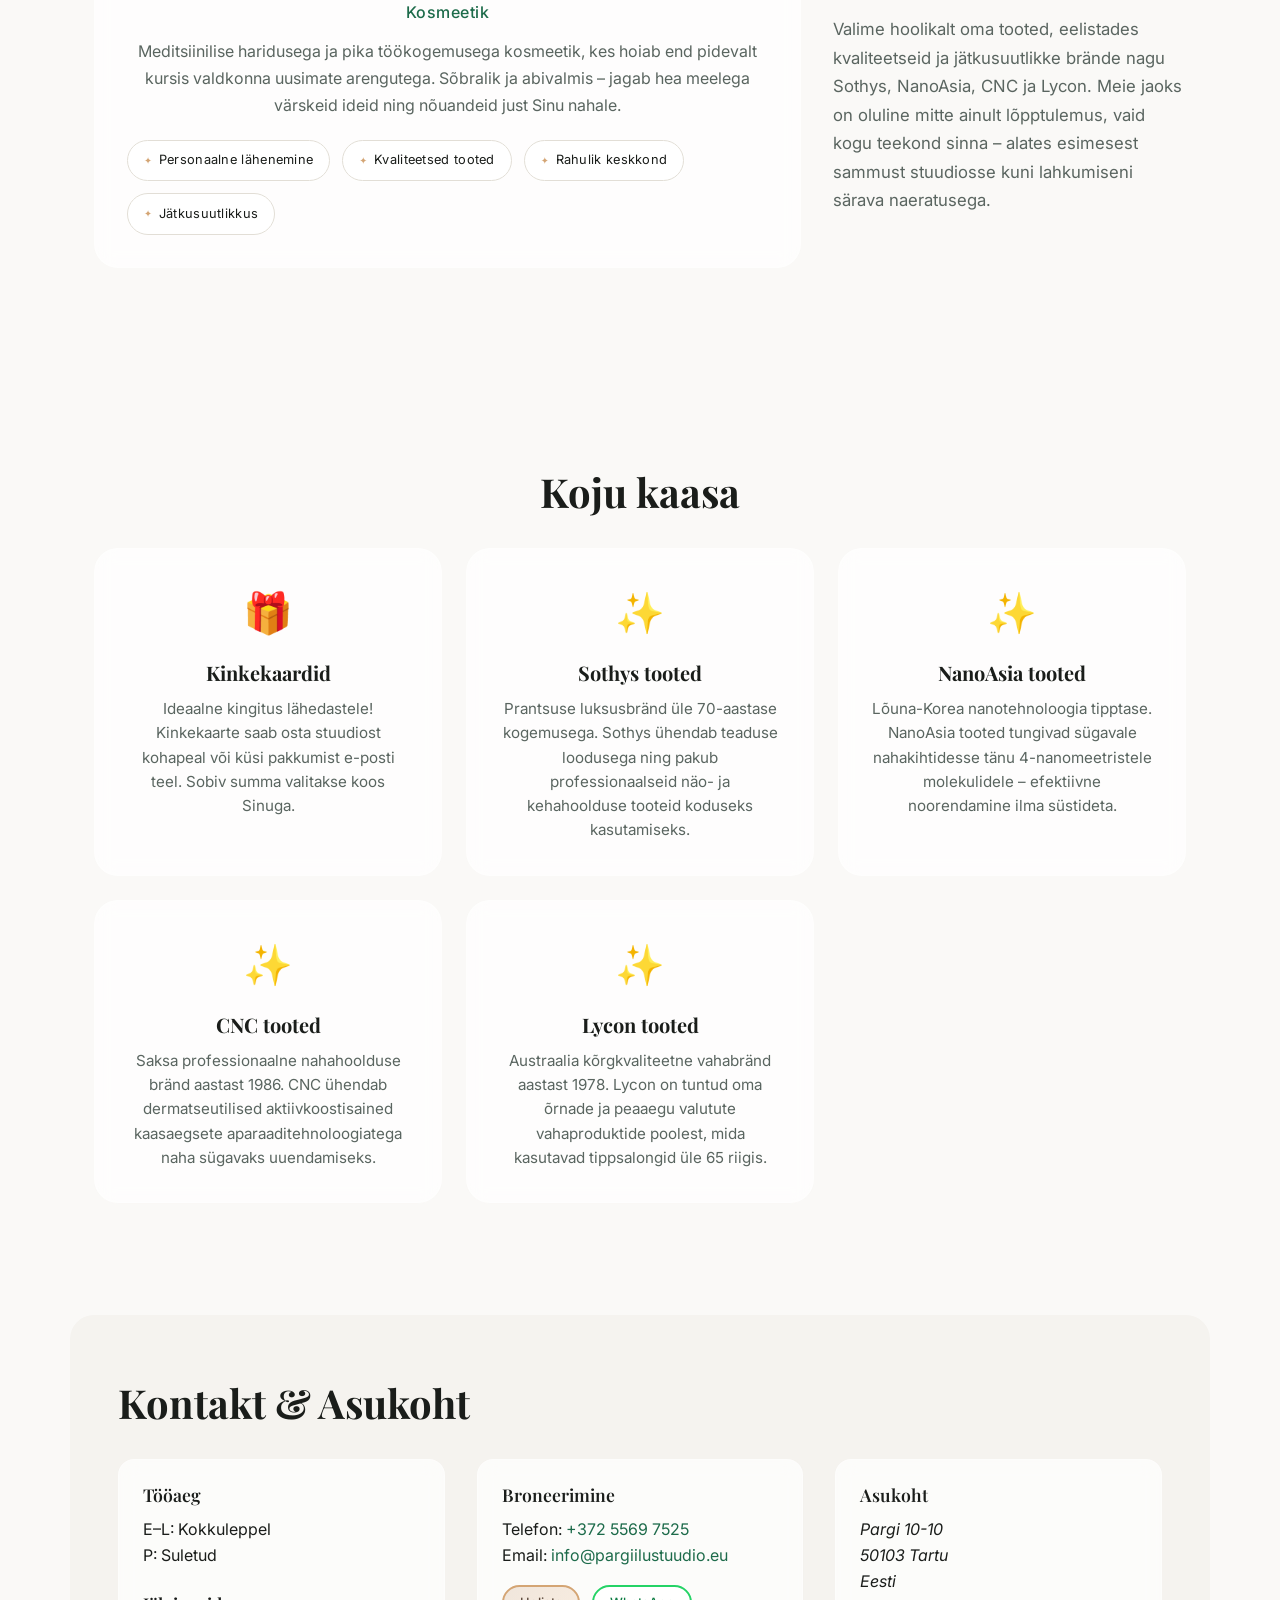
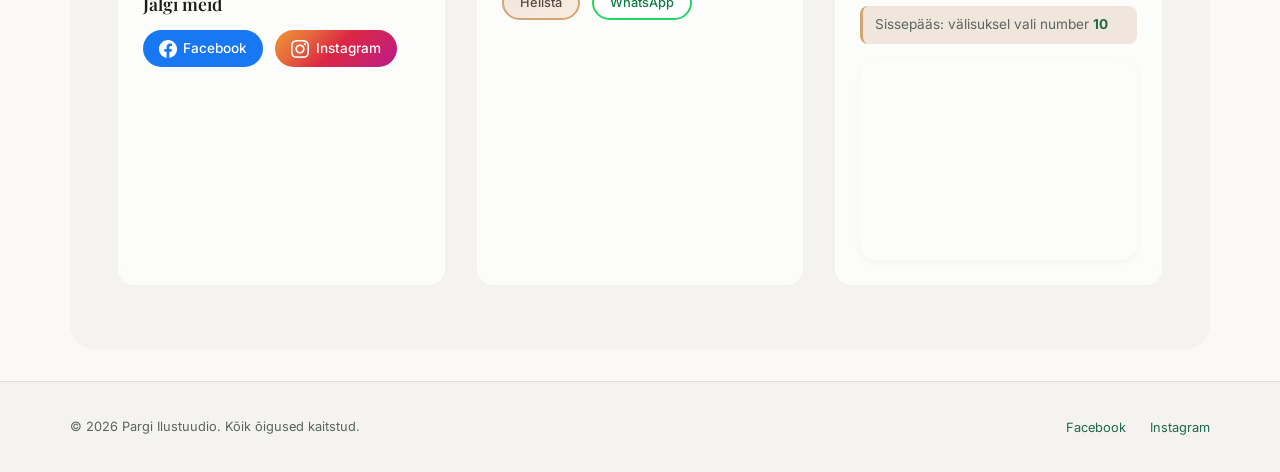
==== commit baf0ae6b: "Deploy invitation-only booking trials and Ilvi's cancellation dashboard" ====
--- a/index.html
+++ b/index.html
@@ -102,7 +102,7 @@
     <section id="broneerimine" aria-labelledby="booking-heading" class="booking-section">
       <div class="section-head">
         <h2 id="booking-heading">Broneeri aeg</h2>
-        <p class="intro">Vali teenus, sobiv päev ja kellaaeg. Kinnitus ja meeldetuletus tulevad e-postile.</p>
+        <p class="intro">Vali teenused ja sobiv aeg. Ilvi vaatab broneeringusoovi üle ja vastab e-postile.</p>
       </div>
       <div class="booking-cta-box">
         <a class="cta booking" href="/broneeri/">Vali vaba aeg</a>
--- a/styles.css
+++ b/styles.css
@@ -29,7 +29,7 @@
 }
 
 * { box-sizing: border-box; margin: 0; padding: 0; }
-html { scroll-behavior: smooth; }
+html { scroll-behavior: smooth; scroll-padding-top: calc(var(--header-h, 8.5rem) + 0.75rem); } /* jump links clear the sticky header */
 body {
   font-family: var(--font-sans);
   background: var(--bg);
